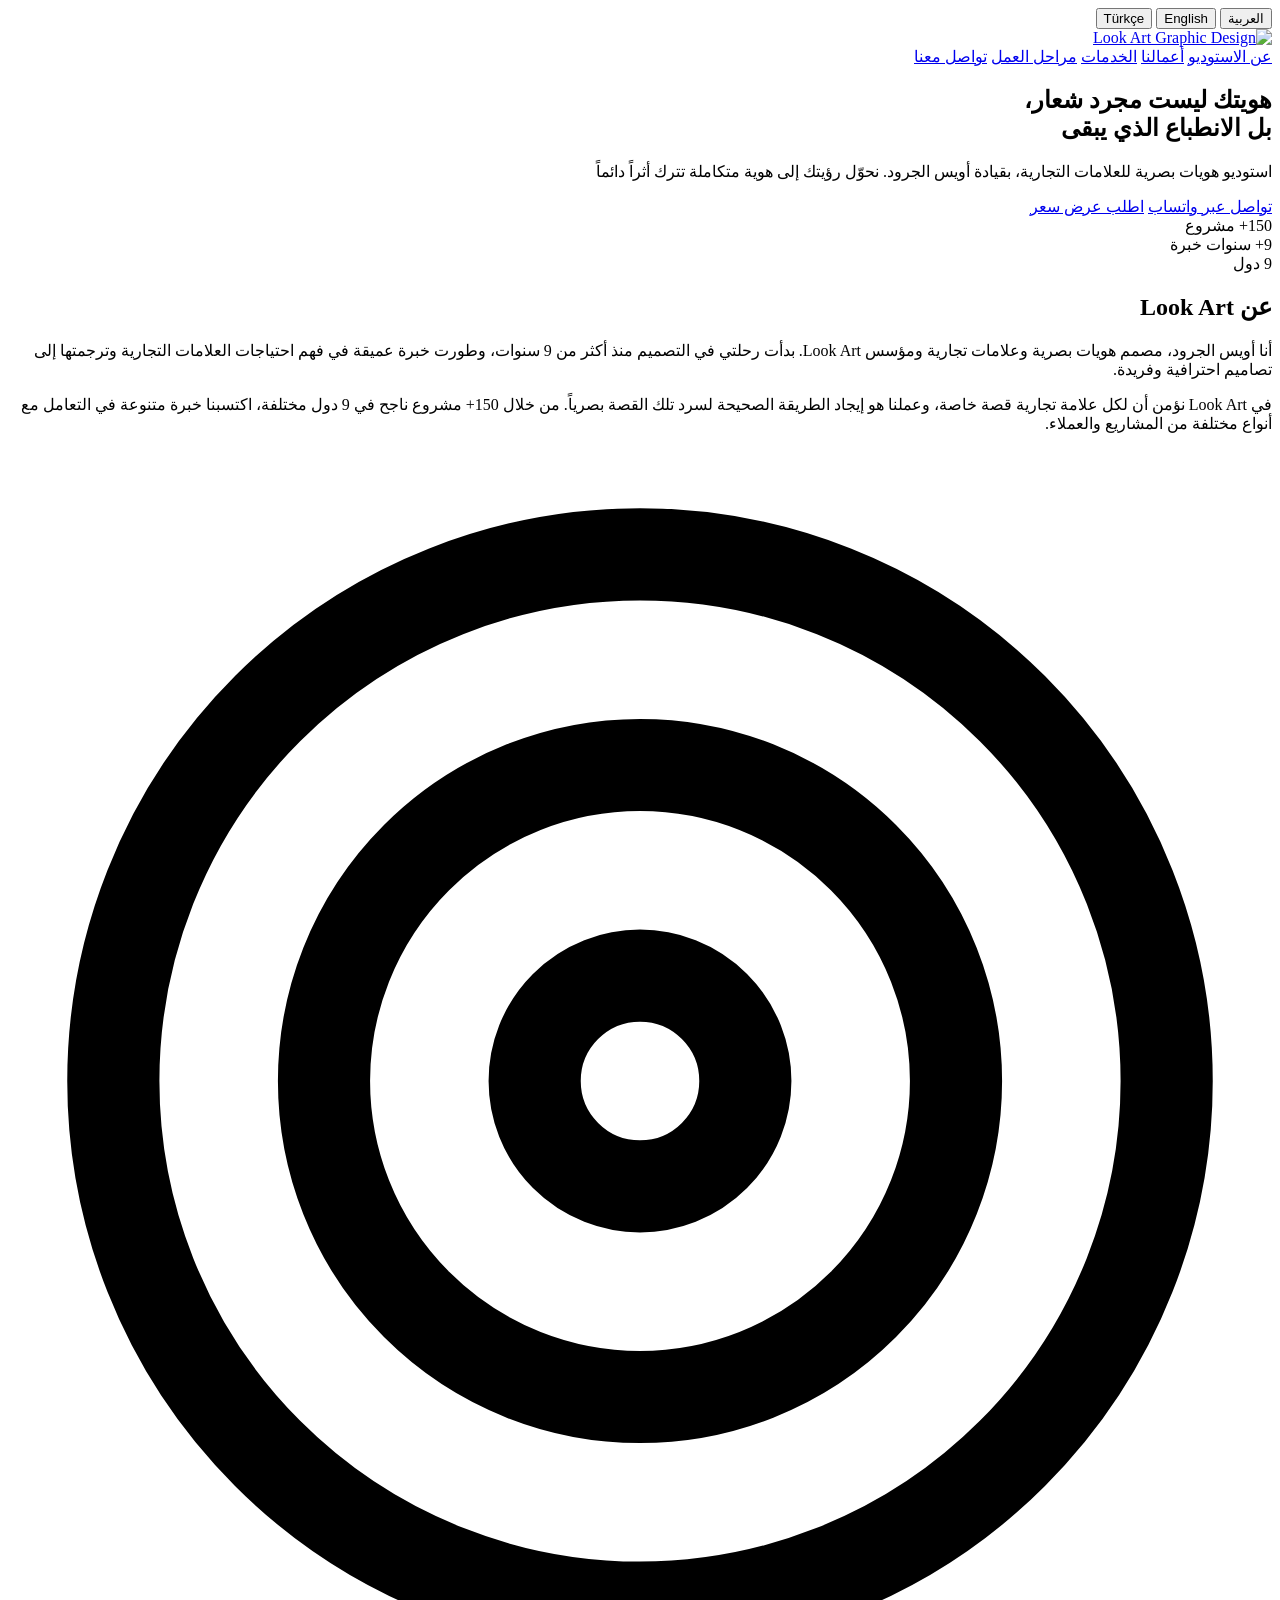
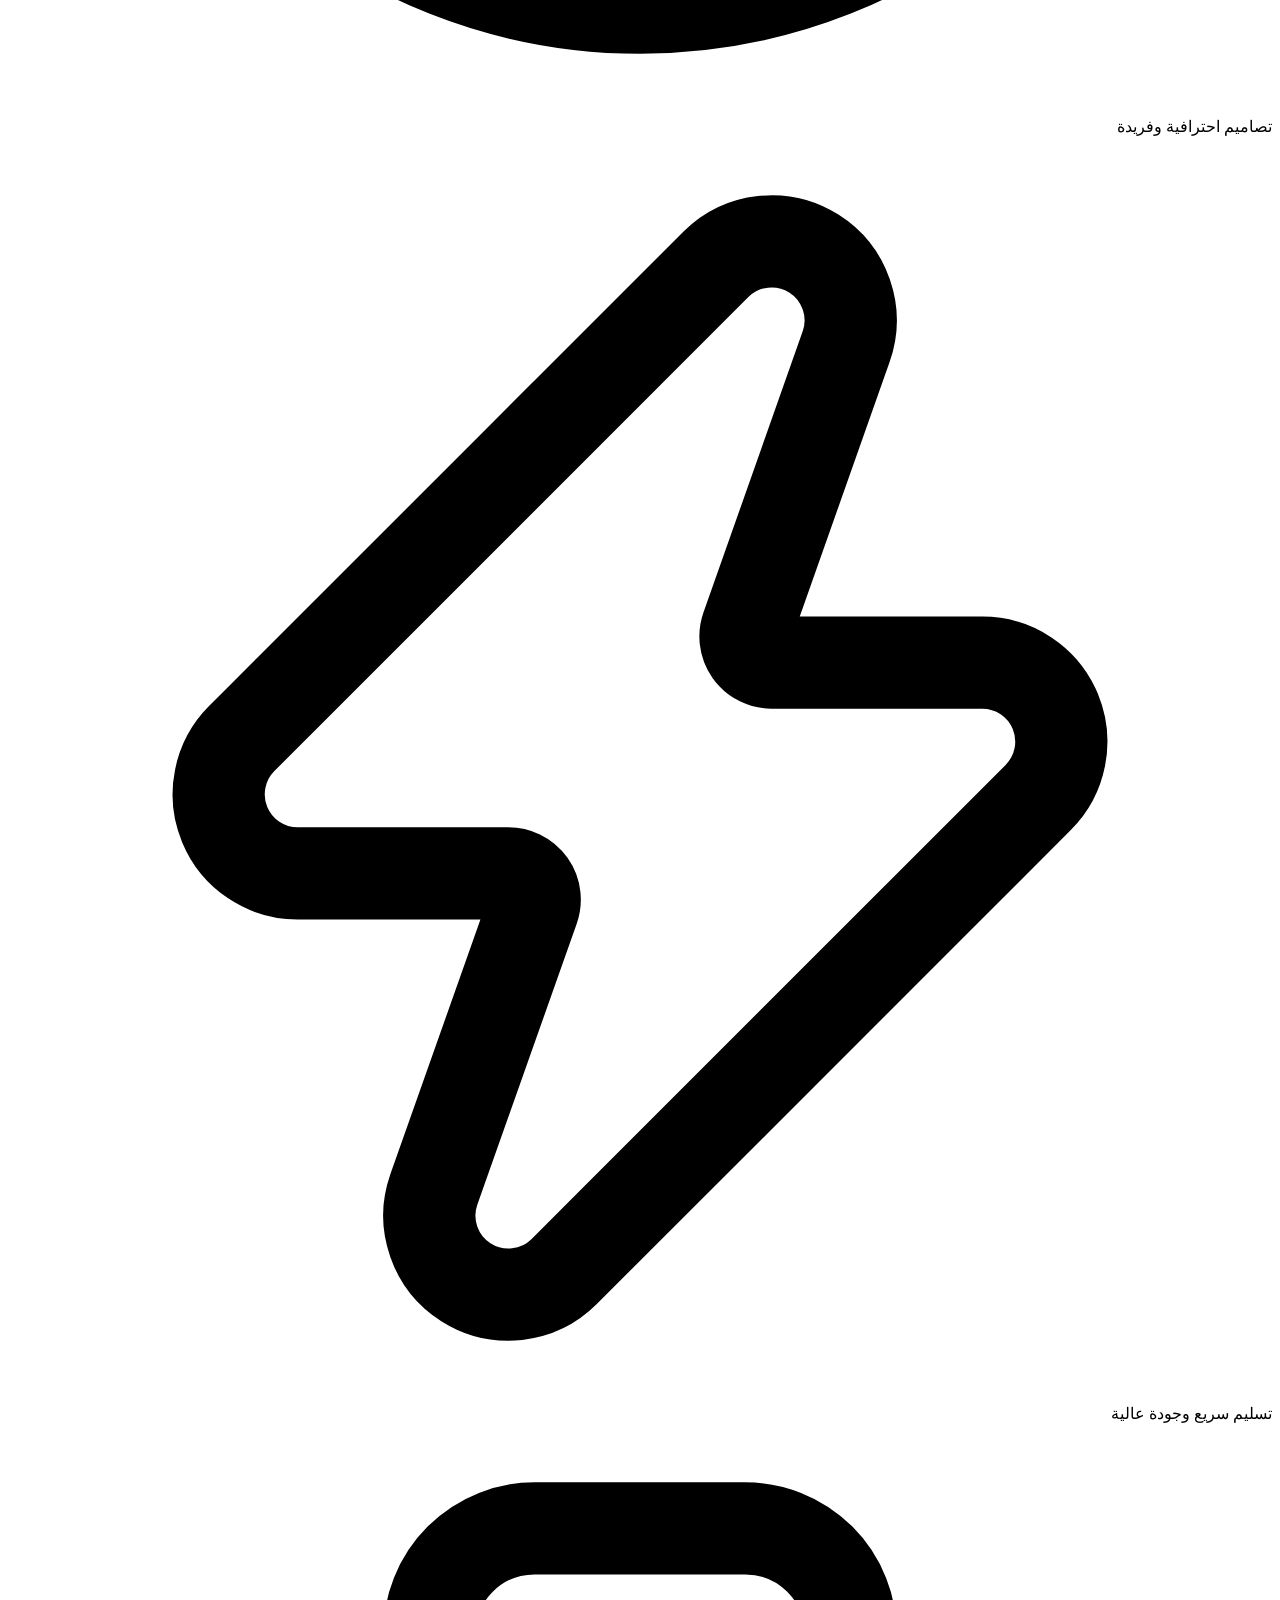
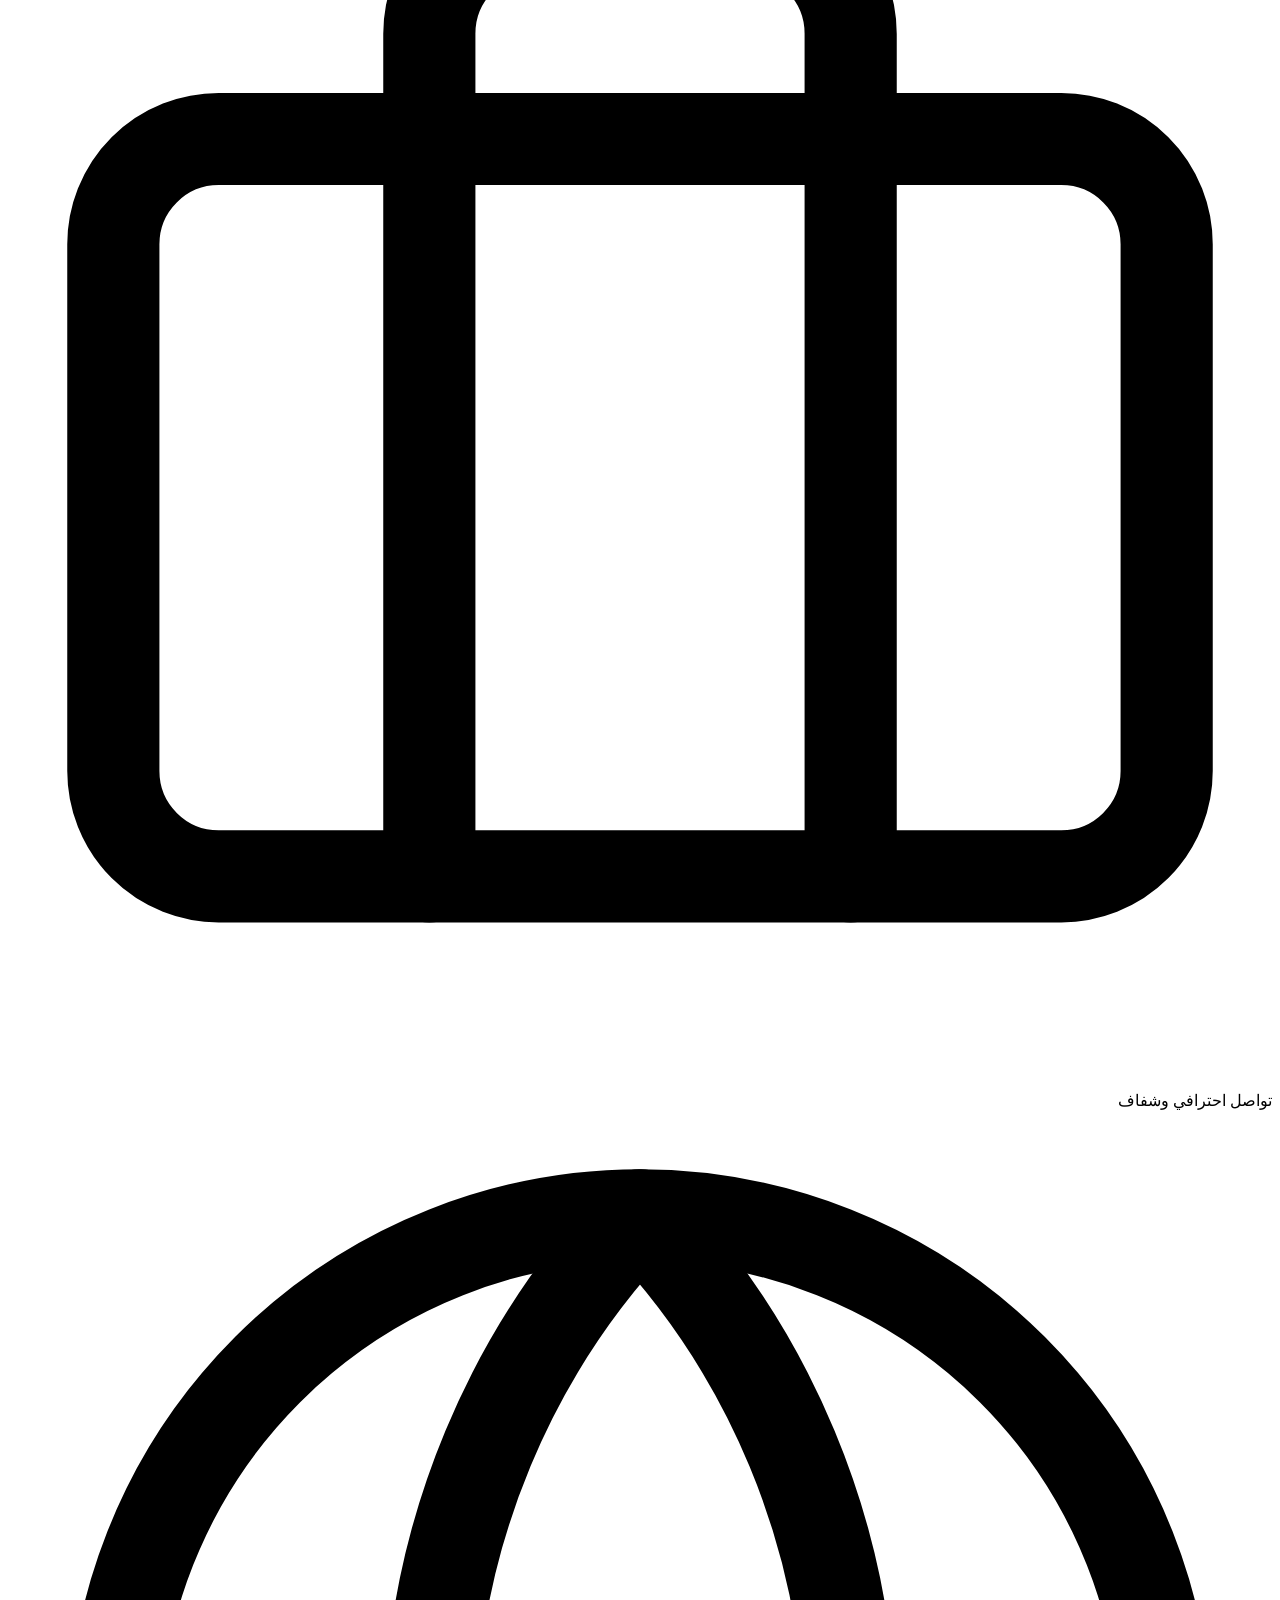
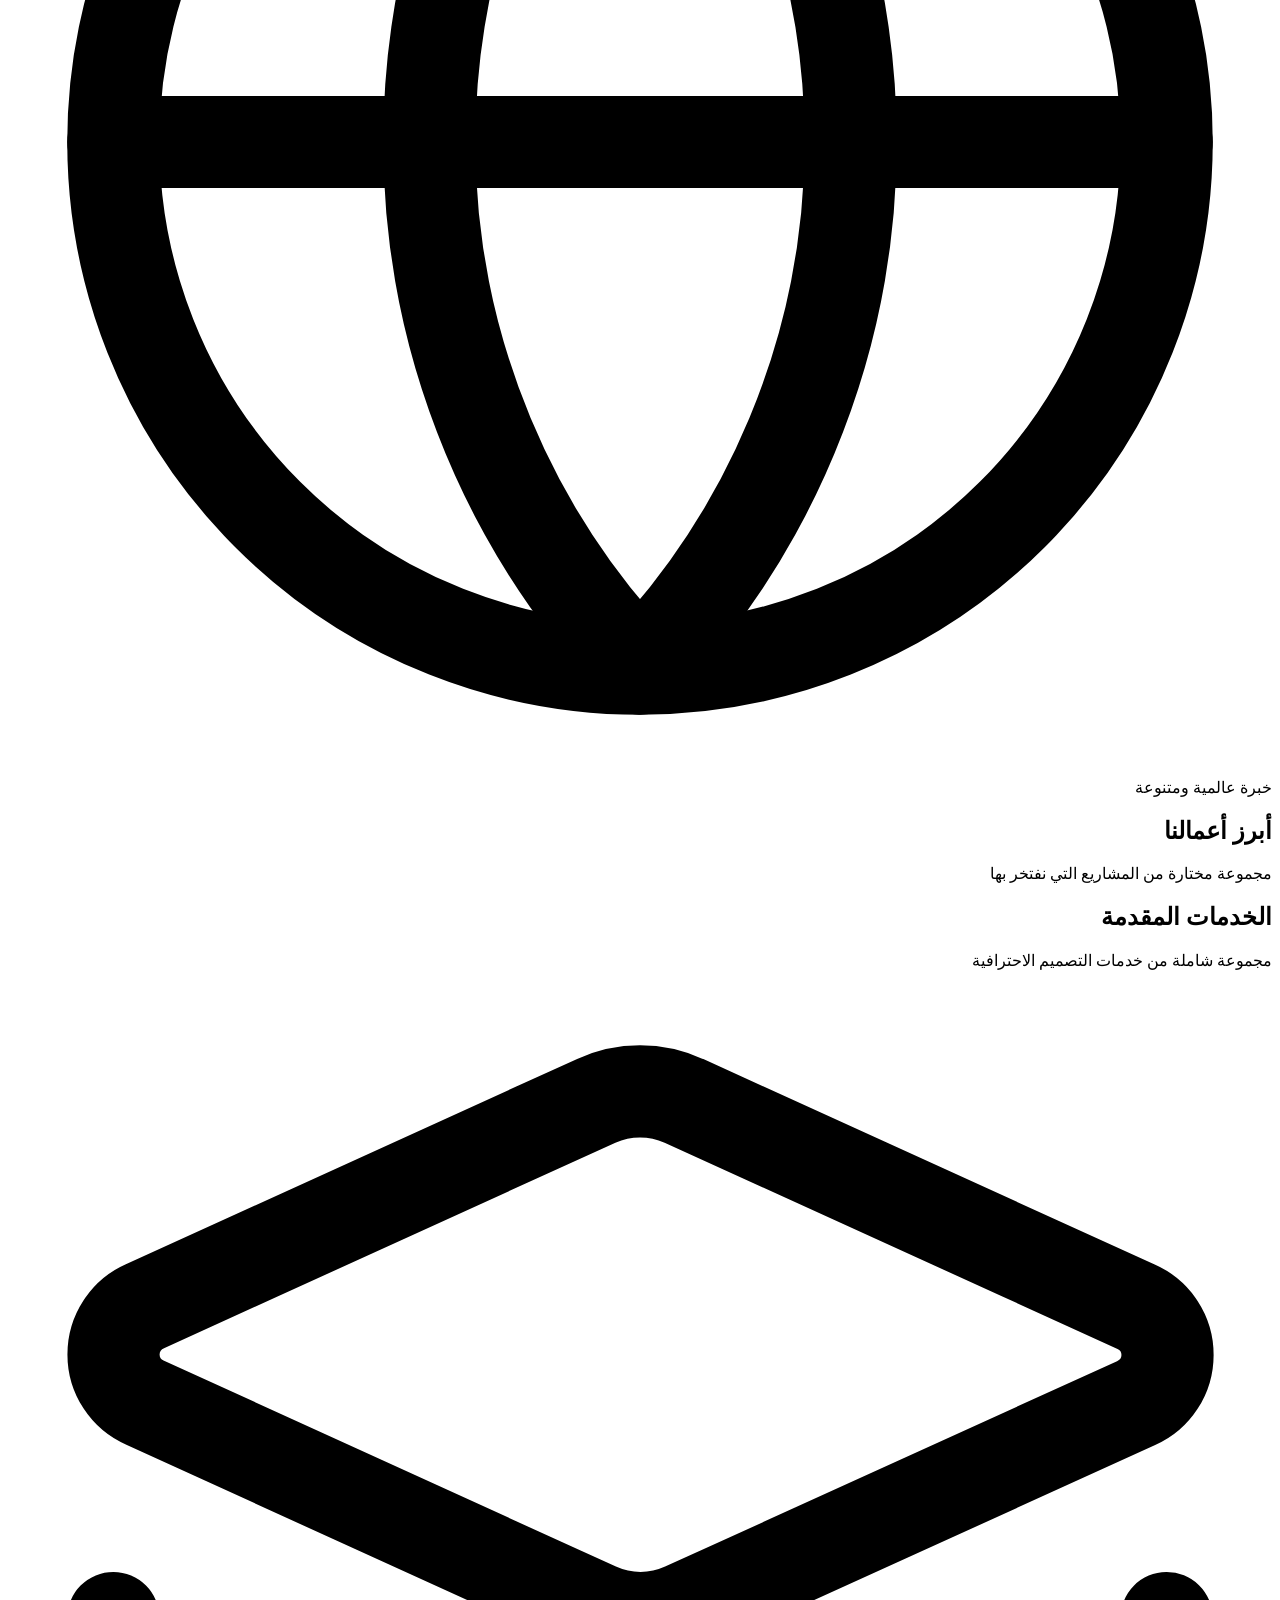
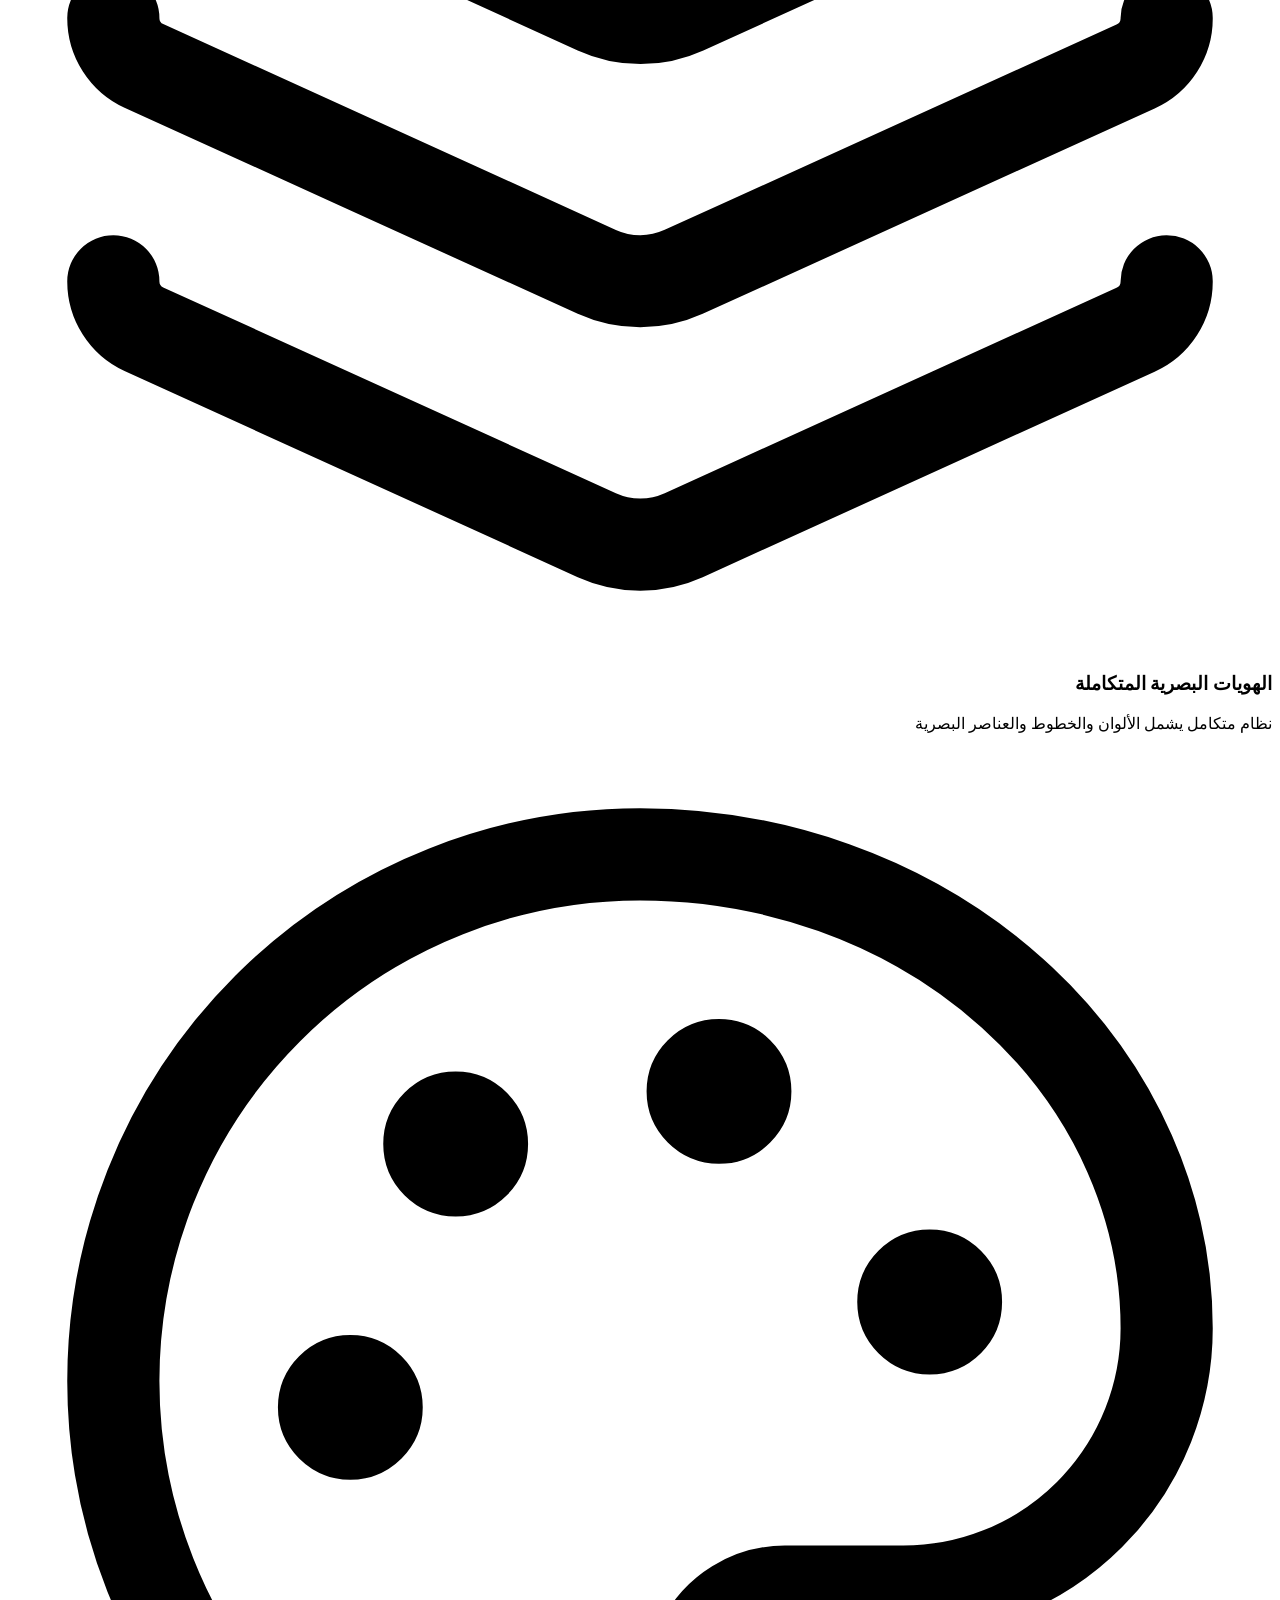
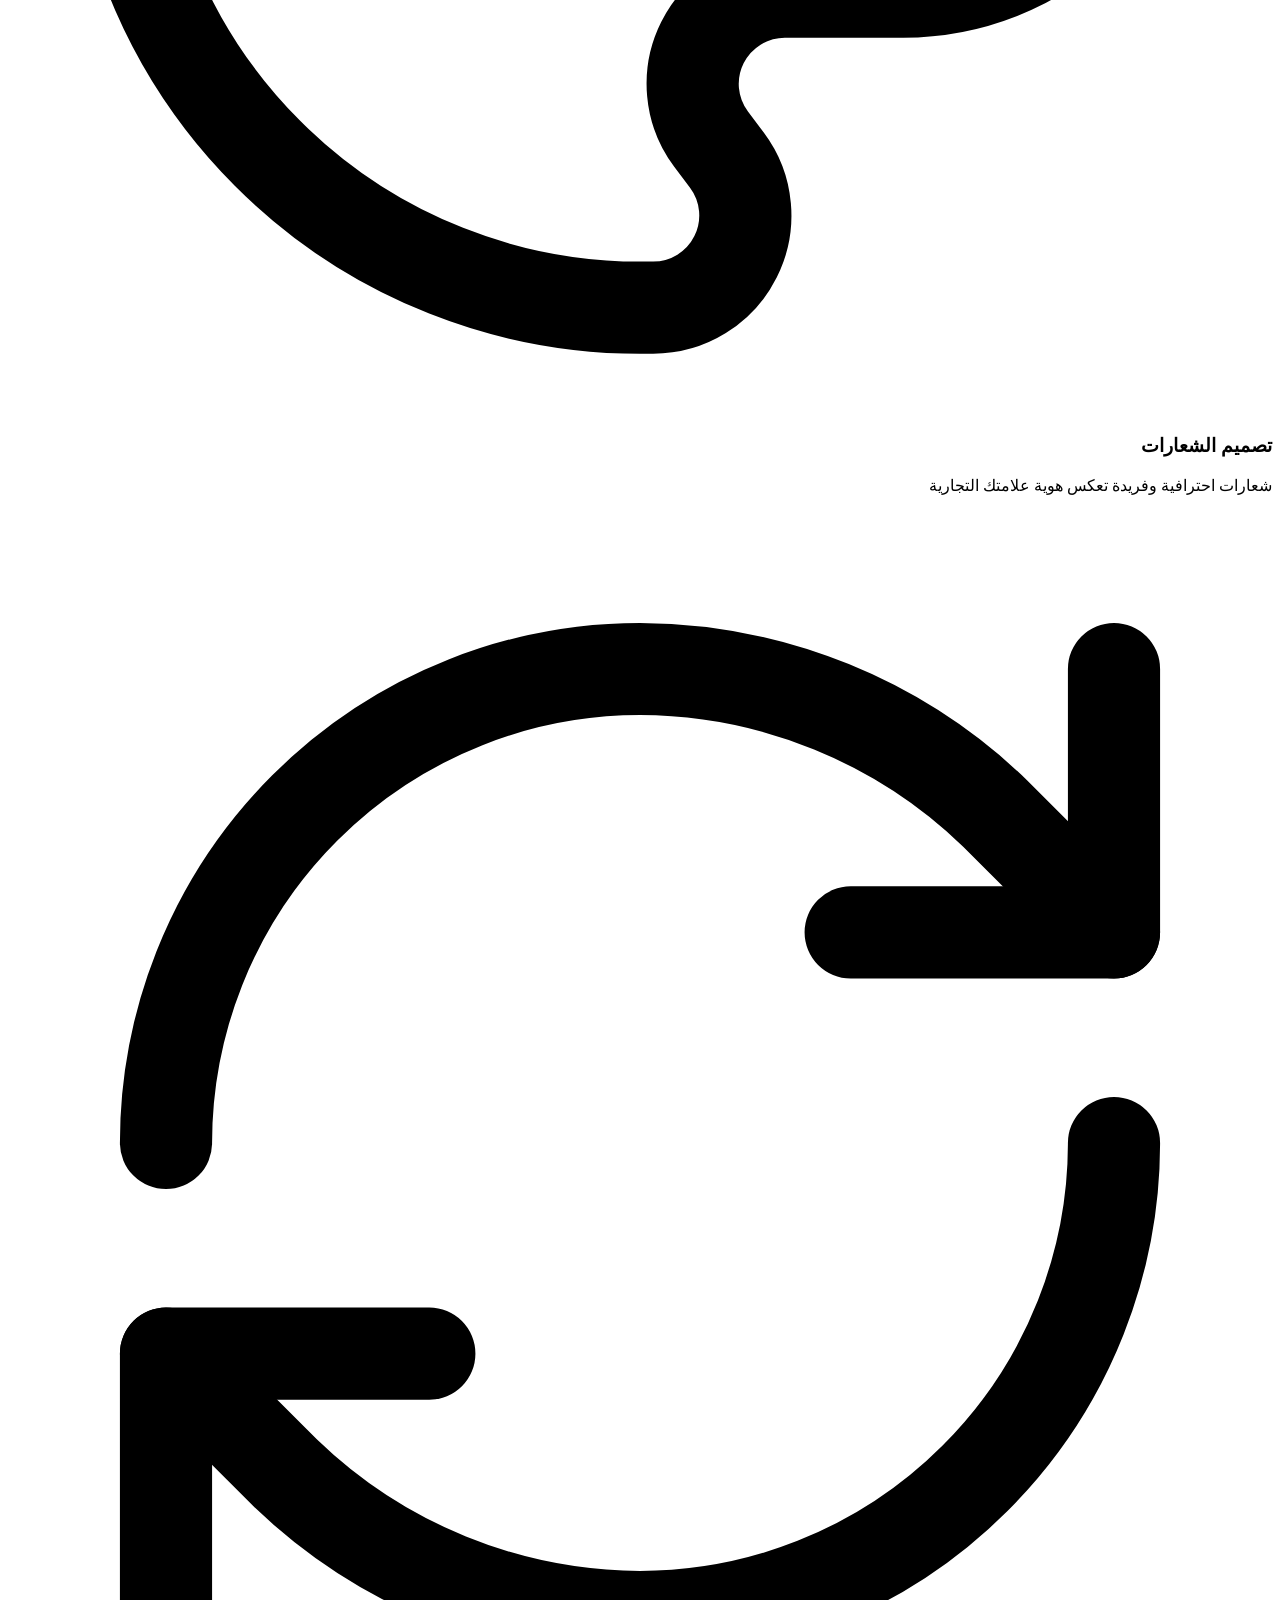
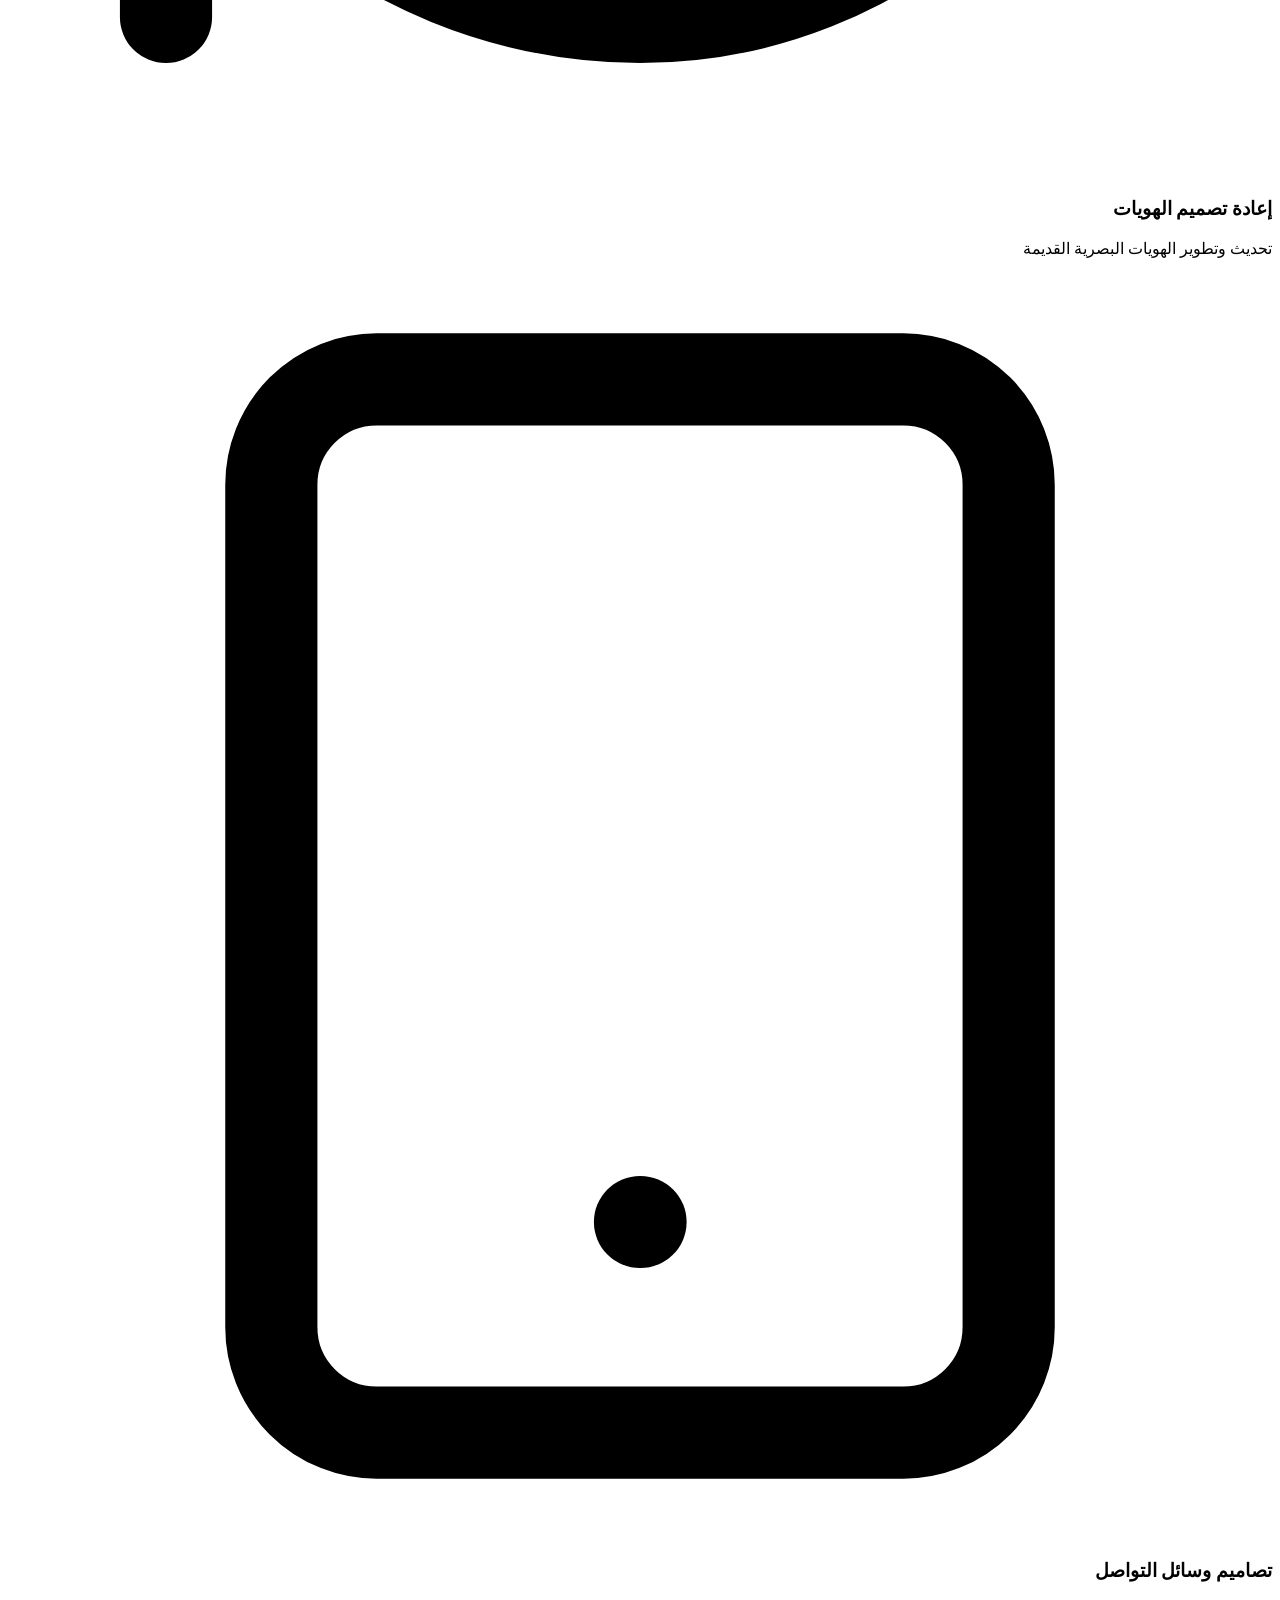
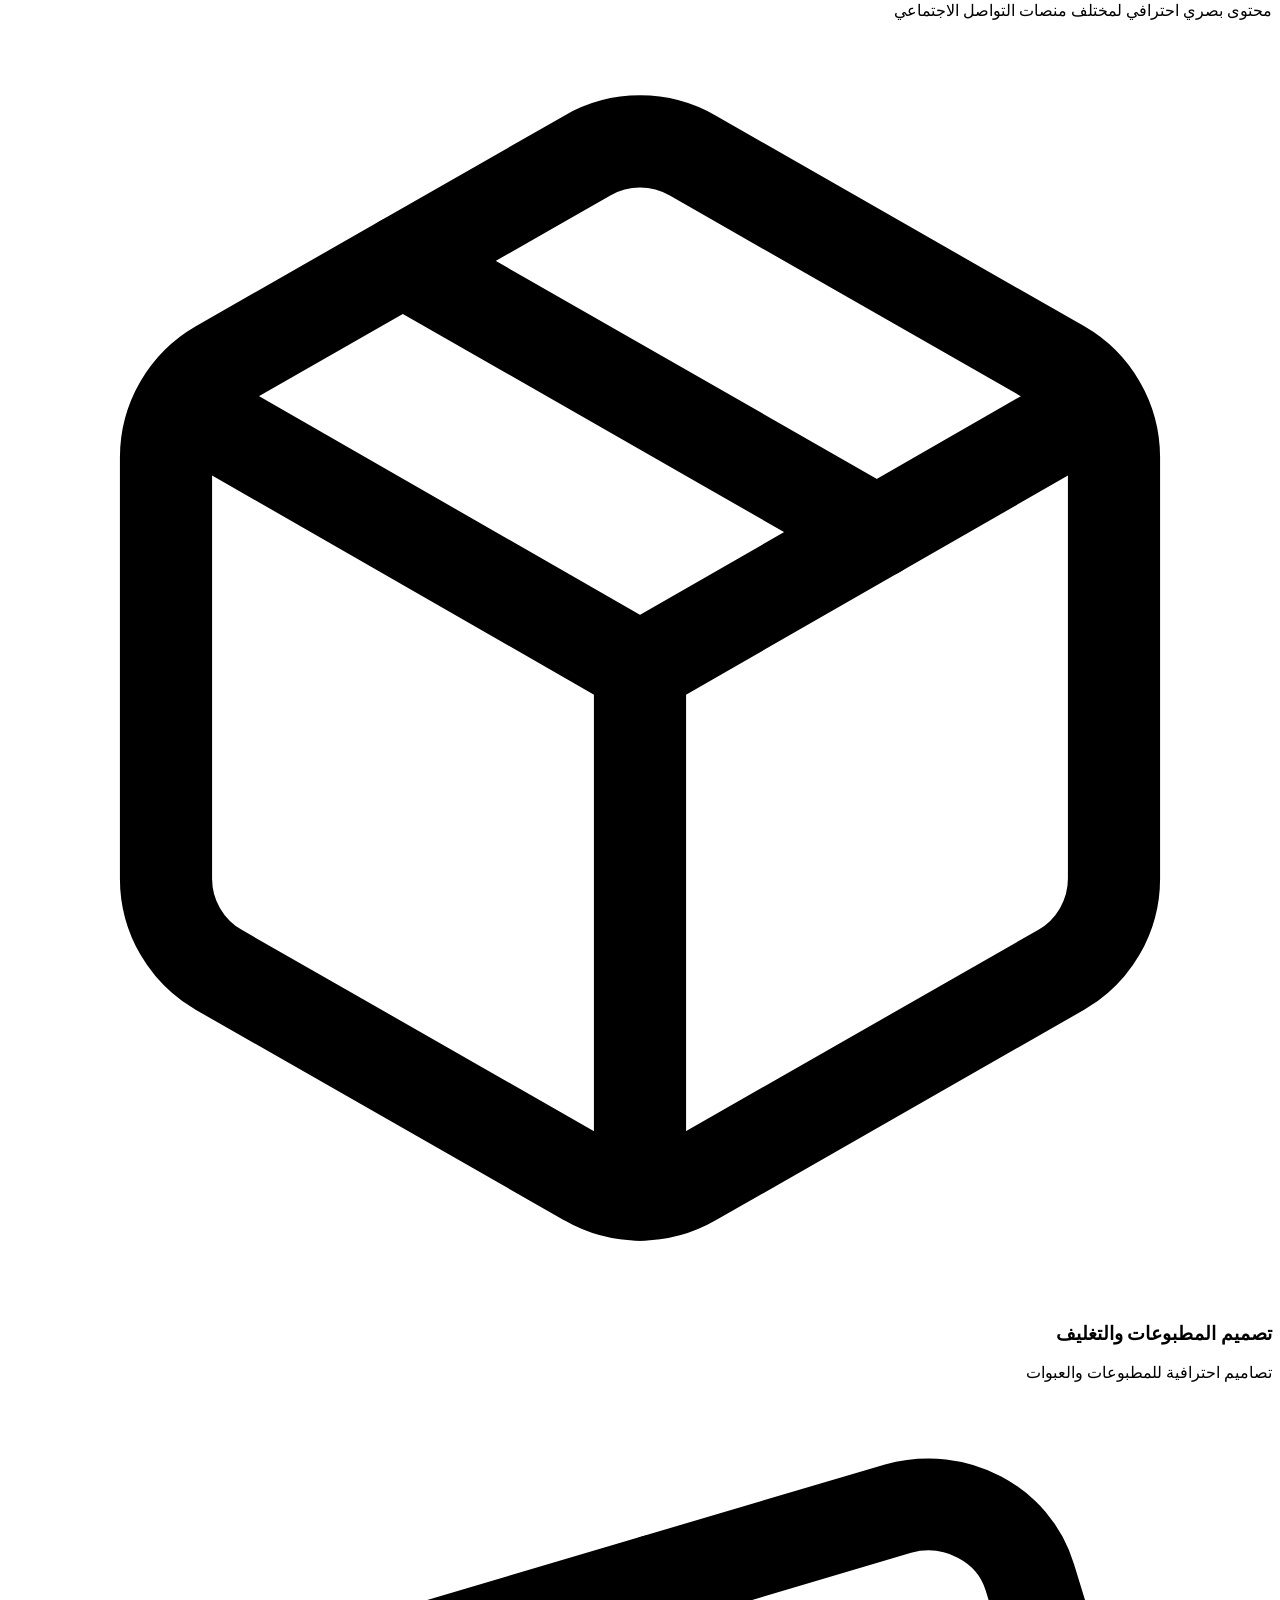
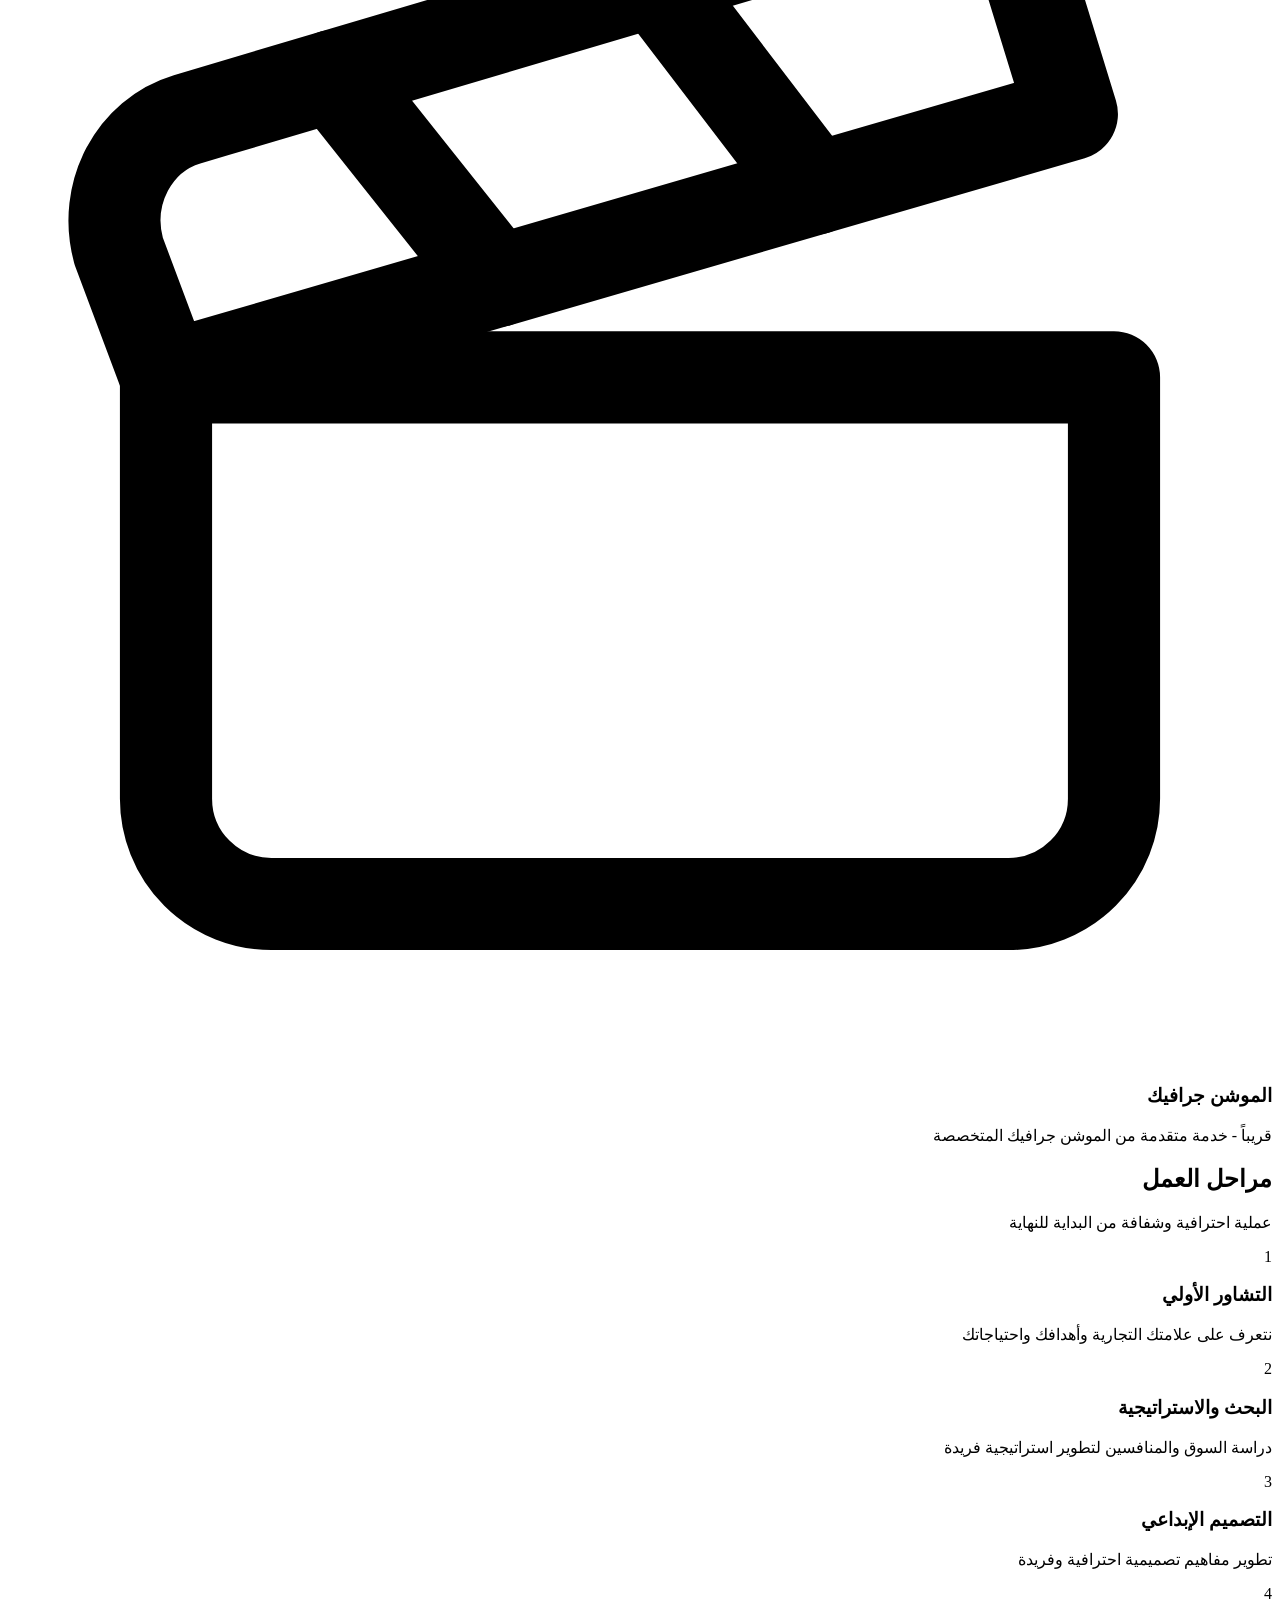
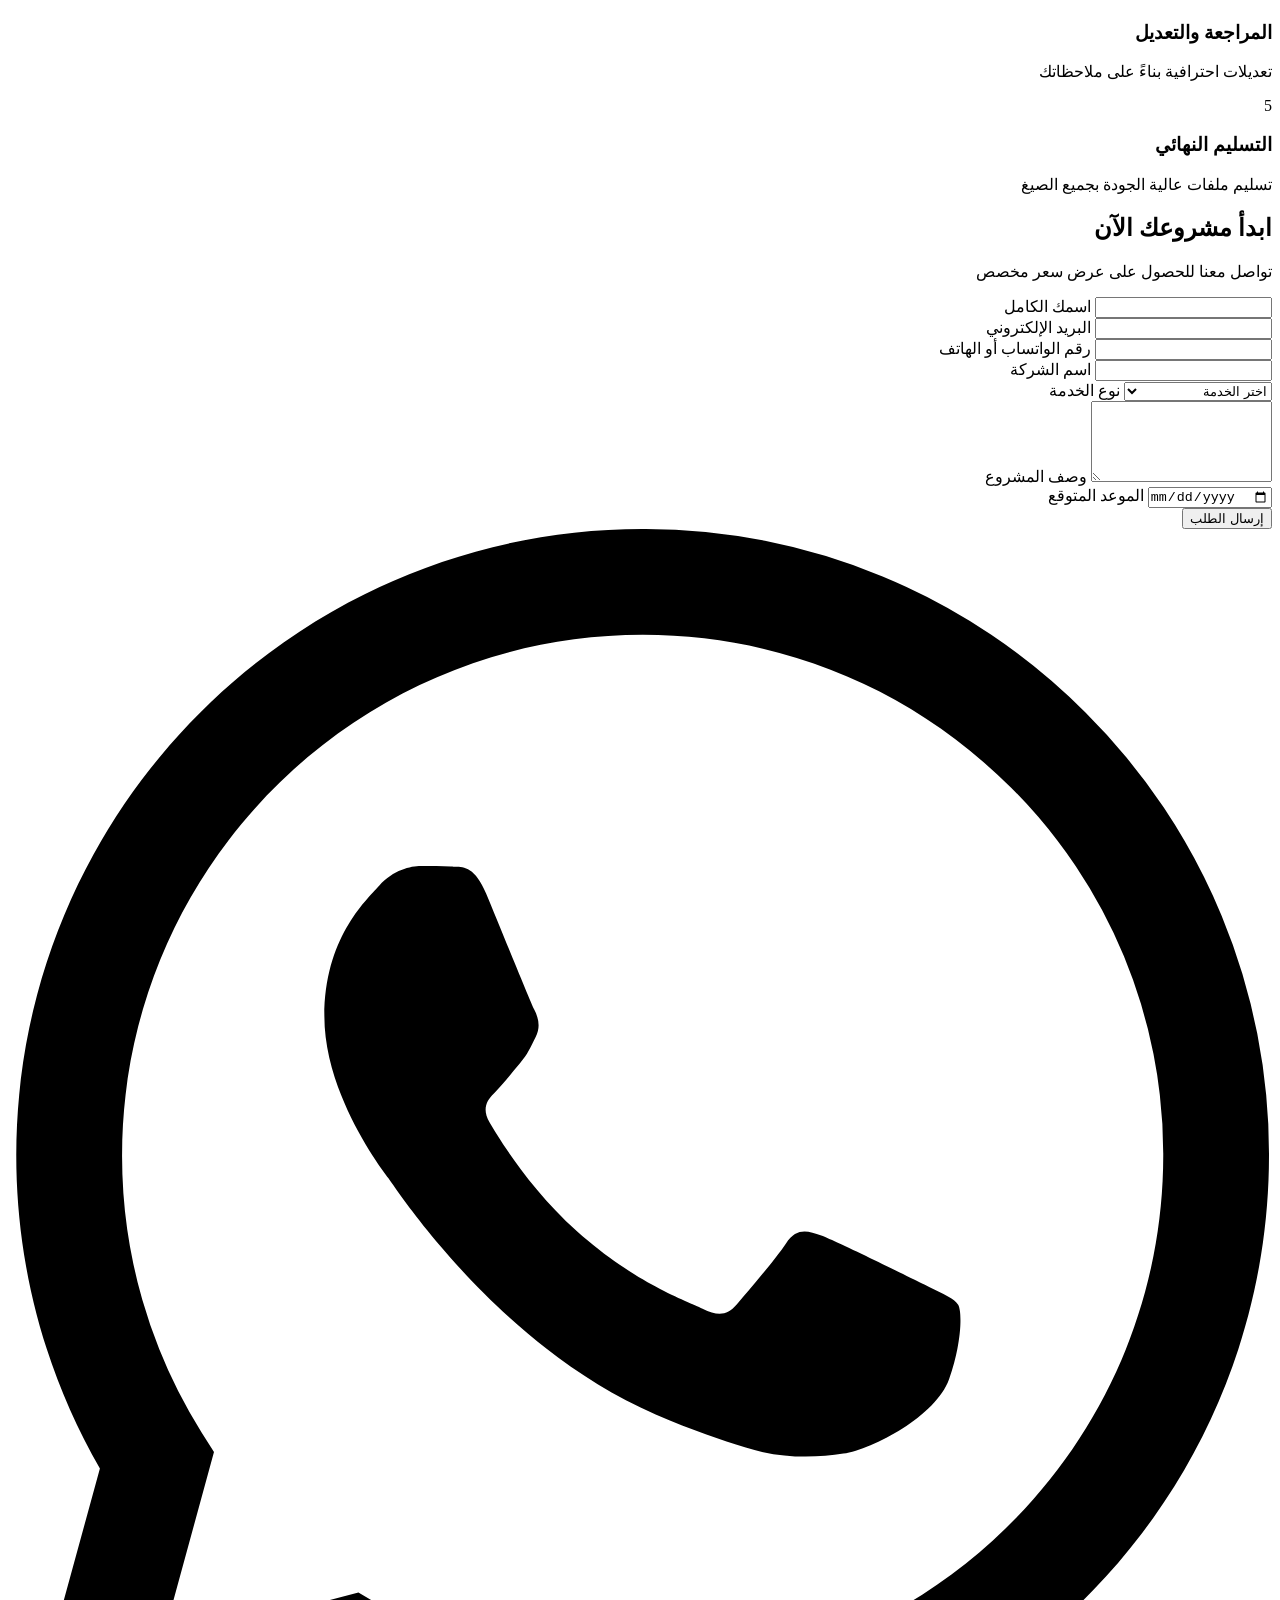
==== index.html @ 74294727 "Add files via upload" ====
<!DOCTYPE html>
<html lang="ar" dir="rtl" data-language="ar">
<head>
    <meta charset="UTF-8">
    <meta name="viewport" content="width=device-width, initial-scale=1.0">
    <meta name="description" content="Look Art - استوديو هويات بصرية للعلامات التجارية بقيادة أويس الجرود في إسطنبول. هويات متكاملة وتغليف ومحتوى بصري للمطاعم والكافيهات والشركات">
    <meta name="keywords" content="هوية بصرية, استوديو هويات بصرية, علامة تجارية, brand identity, branding studio, visual identity, packaging design, Istanbul">
    <meta name="author" content="Look Art - Awees Aljaroud">
    <meta property="og:title" content="Look Art - استوديو هويات بصرية للعلامات التجارية">
    <meta property="og:description" content="استوديو هويات بصرية للعلامات التجارية بقيادة أويس الجرود، مع أكثر من 9 سنوات خبرة">
    <meta property="og:type" content="website">
    <meta property="og:url" content="https://awees-ja.github.io/lookart.a.m/">
    <meta property="og:image" content="https://awees-ja.github.io/lookart.a.m/og-image.jpg">
    <link rel="canonical" href="https://awees-ja.github.io/lookart.a.m/">
    <meta name="twitter:image" content="https://awees-ja.github.io/lookart.a.m/og-image.jpg">
    <meta name="twitter:card" content="summary_large_image">
    <meta name="theme-color" content="#9D4EDD">
    <base href="/lookart.a.m/">
    <link rel="icon" type="image/svg+xml" href="favicon.svg">
    <link rel="icon" type="image/png" sizes="32x32" href="favicon-32.png">
    <link rel="apple-touch-icon" href="apple-touch-icon.png">
    <title>Look Art | استوديو هويات بصرية وعلامات تجارية</title>
    <link rel="stylesheet" href="css/style.css">
    <link rel="preconnect" href="https://fonts.googleapis.com">
    <link rel="preconnect" href="https://fonts.gstatic.com" crossorigin>
    <link href="https://fonts.googleapis.com/css2?family=Cairo:wght@400;600;700;800&family=Poppins:wght@400;600;700&display=swap" rel="stylesheet">
</head>
<body dir="rtl" data-language="ar">
    <!-- Language Switcher -->
    <div class="language-switcher">
        <button class="lang-btn active" data-lang="ar">العربية</button>
        <button class="lang-btn" data-lang="en">English</button>
        <button class="lang-btn" data-lang="tr">Türkçe</button>
    </div>

    <!-- Navigation -->
    <nav class="navbar">
        <div class="nav-container">
            <a class="logo" href="#" aria-label="Look Art Graphic Design">
                <img class="logo-img" src="logo-horizontal.svg" alt="Look Art Graphic Design" width="130" height="48">
            </a>
            <div class="nav-links" id="navLinks">
                <a href="#about" class="nav-link" data-i18n="nav.about">عن الاستوديو</a>
                <a href="#portfolio" class="nav-link" data-i18n="nav.portfolio">أعمالنا</a>
                <a href="#services" class="nav-link" data-i18n="nav.services">الخدمات</a>
                <a href="#process" class="nav-link" data-i18n="nav.process">مراحل العمل</a>
                <a href="#contact" class="cta-btn nav-btn" data-i18n="nav.contact">تواصل معنا</a>
            </div>
            <div class="menu-toggle" id="menuToggle">
                <span></span>
                <span></span>
                <span></span>
            </div>
        </div>
    </nav>

    <!-- Hero Section -->
    <section class="hero" id="hero">
        <div class="hero-content">
            <div class="hero-text">
                <h1 class="hero-title" data-i18n="hero.title">هويتك ليست مجرد شعار،<br><span class="highlight">بل الانطباع الذي يبقى</span></h1>
                <p class="hero-subtitle" data-i18n="hero.subtitle">استوديو هويات بصرية للعلامات التجارية، بقيادة أويس الجرود. نحوّل رؤيتك إلى هوية متكاملة تترك أثراً دائماً</p>
                <div class="hero-buttons">
                    <a href="https://wa.me/905312866822?text=%D9%85%D8%B1%D8%AD%D8%A8%D8%A7%D8%8C%20%D8%A3%D9%88%D8%AF%20%D8%A7%D9%84%D8%A7%D8%B3%D8%AA%D9%81%D8%B3%D8%A7%D8%B1%20%D8%B9%D9%86%20%D8%AE%D8%AF%D9%85%D8%A7%D8%AA%D9%83%D9%85" class="cta-btn primary" target="_blank" data-i18n="hero.whatsapp">تواصل عبر واتساب</a>
                    <a href="#contact" class="cta-btn secondary" data-i18n="hero.request">اطلب عرض سعر</a>
                </div>
            </div>
        </div>
        <div class="hero-stats">
            <div class="stat">
                <span class="stat-number">150+</span>
                <span class="stat-label" data-i18n="stats.projects">مشروع</span>
            </div>
            <div class="stat">
                <span class="stat-number">9+</span>
                <span class="stat-label" data-i18n="stats.experience">سنوات خبرة</span>
            </div>
            <div class="stat">
                <span class="stat-number">9</span>
                <span class="stat-label" data-i18n="stats.countries">دول</span>
            </div>
        </div>
    </section>

    <!-- About Section -->
    <section class="about" id="about">
        <div class="container">
            <div class="about-grid">
                <div class="about-content">
                    <h2 class="section-title" data-i18n="about.title">عن <span class="highlight">Look Art</span></h2>
                    <p data-i18n="about.text1">أنا أويس الجرود، مصمم هويات بصرية وعلامات تجارية ومؤسس Look Art. بدأت رحلتي في التصميم منذ أكثر من 9 سنوات، وطورت خبرة عميقة في فهم احتياجات العلامات التجارية وترجمتها إلى تصاميم احترافية وفريدة.</p>
                    <p data-i18n="about.text2">في Look Art نؤمن أن لكل علامة تجارية قصة خاصة، وعملنا هو إيجاد الطريقة الصحيحة لسرد تلك القصة بصرياً. من خلال 150+ مشروع ناجح في 9 دول مختلفة، اكتسبنا خبرة متنوعة في التعامل مع أنواع مختلفة من المشاريع والعملاء.</p>
                    <div class="about-features">
                        <div class="feature">
                            <span class="feature-icon"><svg class="ico" viewBox="0 0 24 24" fill="none" stroke="currentColor" stroke-width="1.75" stroke-linecap="round" stroke-linejoin="round" aria-hidden="true"><circle cx="12" cy="12" r="10" /><circle cx="12" cy="12" r="6" /><circle cx="12" cy="12" r="2" /></svg></span>
                            <span class="feature-text" data-i18n="about.feature1">تصاميم احترافية وفريدة</span>
                        </div>
                        <div class="feature">
                            <span class="feature-icon"><svg class="ico" viewBox="0 0 24 24" fill="none" stroke="currentColor" stroke-width="1.75" stroke-linecap="round" stroke-linejoin="round" aria-hidden="true"><path d="M15.914 4a1.5 1.5 0 00-2.474-1.561l-9 9A1.5 1.5 0 005.5 14h4.002a.5.5 0 01.471.666L8.086 20a1.5 1.5 0 002.475 1.56l9-9A1.5 1.5 0 0018.5 10h-3.997a.5.5 0 01-.472-.667z" /></svg></span>
                            <span class="feature-text" data-i18n="about.feature2">تسليم سريع وجودة عالية</span>
                        </div>
                        <div class="feature">
                            <span class="feature-icon"><svg class="ico" viewBox="0 0 24 24" fill="none" stroke="currentColor" stroke-width="1.75" stroke-linecap="round" stroke-linejoin="round" aria-hidden="true"><path d="M16 20V4a2 2 0 0 0-2-2h-4a2 2 0 0 0-2 2v16" /><rect width="20" height="14" x="2" y="6" rx="2" /></svg></span>
                            <span class="feature-text" data-i18n="about.feature3">تواصل احترافي وشفاف</span>
                        </div>
                        <div class="feature">
                            <span class="feature-icon"><svg class="ico" viewBox="0 0 24 24" fill="none" stroke="currentColor" stroke-width="1.75" stroke-linecap="round" stroke-linejoin="round" aria-hidden="true"><circle cx="12" cy="12" r="10" /><path d="M12 2a14.5 14.5 0 0 0 0 20 14.5 14.5 0 0 0 0-20" /><path d="M2 12h20" /></svg></span>
                            <span class="feature-text" data-i18n="about.feature4">خبرة عالمية ومتنوعة</span>
                        </div>
                    </div>
                </div>
            </div>
        </div>
    </section>

    <!-- Portfolio Section -->
    <section class="portfolio" id="portfolio">
        <div class="container">
            <h2 class="section-title" data-i18n="portfolio.title">أبرز <span class="highlight">أعمالنا</span></h2>
            <p class="section-subtitle" data-i18n="portfolio.subtitle">مجموعة مختارة من المشاريع التي نفتخر بها</p>

            <div class="portfolio-filters" id="portfolioFilters"></div>

            <div class="portfolio-grid" id="portfolioGrid">
                <!-- Portfolio items will be generated by JavaScript -->
            </div>
        </div>
    </section>

    <!-- Social Proof (hidden until js/social-proof.js has data) -->
    <section class="social-proof" id="proof" hidden>
        <div class="container">
            <h2 class="section-title" data-i18n="proof.title">ثقة <span class="highlight">عملائنا</span></h2>
            <p class="section-subtitle" data-i18n="proof.subtitle">علامات تجارية وثقت بنا في بناء هويتها</p>
            <div class="proof-block" id="proofLogos" hidden></div>
            <div class="proof-block" id="proofTestimonials" hidden></div>
        </div>
    </section>

    <!-- Services Section -->
    <section class="services" id="services">
        <div class="container">
            <h2 class="section-title" data-i18n="services.title">الخدمات <span class="highlight">المقدمة</span></h2>
            <p class="section-subtitle" data-i18n="services.subtitle">مجموعة شاملة من خدمات التصميم الاحترافية</p>

            <div class="services-grid">
                <div class="service-card">
                    <div class="service-icon"><svg class="ico" viewBox="0 0 24 24" fill="none" stroke="currentColor" stroke-width="1.75" stroke-linecap="round" stroke-linejoin="round" aria-hidden="true"><path d="M12.83 2.18a2 2 0 0 0-1.66 0L2.6 6.08a1 1 0 0 0 0 1.83l8.58 3.91a2 2 0 0 0 1.66 0l8.58-3.9a1 1 0 0 0 0-1.83z" /><path d="M2 12a1 1 0 0 0 .58.91l8.6 3.91a2 2 0 0 0 1.65 0l8.58-3.9A1 1 0 0 0 22 12" /><path d="M2 17a1 1 0 0 0 .58.91l8.6 3.91a2 2 0 0 0 1.65 0l8.58-3.9A1 1 0 0 0 22 17" /></svg></div>
                    <h3 data-i18n="services.s2.title">الهويات البصرية المتكاملة</h3>
                    <p data-i18n="services.s2.desc">نظام متكامل يشمل الألوان والخطوط والعناصر البصرية</p>
                </div>

                <div class="service-card">
                    <div class="service-icon"><svg class="ico" viewBox="0 0 24 24" fill="none" stroke="currentColor" stroke-width="1.75" stroke-linecap="round" stroke-linejoin="round" aria-hidden="true"><path d="M12 22a1 1 0 0 1 0-20 10 9 0 0 1 10 9 5 5 0 0 1-5 5h-2.25a1.75 1.75 0 0 0-1.4 2.8l.3.4a1.75 1.75 0 0 1-1.4 2.8z" /><circle cx="13.5" cy="6.5" r=".5" fill="currentColor" /><circle cx="17.5" cy="10.5" r=".5" fill="currentColor" /><circle cx="6.5" cy="12.5" r=".5" fill="currentColor" /><circle cx="8.5" cy="7.5" r=".5" fill="currentColor" /></svg></div>
                    <h3 data-i18n="services.s1.title">تصميم الشعارات</h3>
                    <p data-i18n="services.s1.desc">شعارات احترافية وفريدة تعكس هوية علامتك التجارية</p>
                </div>

                <div class="service-card">
                    <div class="service-icon"><svg class="ico" viewBox="0 0 24 24" fill="none" stroke="currentColor" stroke-width="1.75" stroke-linecap="round" stroke-linejoin="round" aria-hidden="true"><path d="M3 12a9 9 0 0 1 9-9 9.75 9.75 0 0 1 6.74 2.74L21 8" /><path d="M21 3v5h-5" /><path d="M21 12a9 9 0 0 1-9 9 9.75 9.75 0 0 1-6.74-2.74L3 16" /><path d="M8 16H3v5" /></svg></div>
                    <h3 data-i18n="services.s3.title">إعادة تصميم الهويات</h3>
                    <p data-i18n="services.s3.desc">تحديث وتطوير الهويات البصرية القديمة</p>
                </div>

                <div class="service-card">
                    <div class="service-icon"><svg class="ico" viewBox="0 0 24 24" fill="none" stroke="currentColor" stroke-width="1.75" stroke-linecap="round" stroke-linejoin="round" aria-hidden="true"><rect width="14" height="20" x="5" y="2" rx="2" ry="2" /><path d="M12 18h.01" /></svg></div>
                    <h3 data-i18n="services.s4.title">تصاميم وسائل التواصل</h3>
                    <p data-i18n="services.s4.desc">محتوى بصري احترافي لمختلف منصات التواصل الاجتماعي</p>
                </div>

                <div class="service-card">
                    <div class="service-icon"><svg class="ico" viewBox="0 0 24 24" fill="none" stroke="currentColor" stroke-width="1.75" stroke-linecap="round" stroke-linejoin="round" aria-hidden="true"><path d="M11 21.73a2 2 0 0 0 2 0l7-4A2 2 0 0 0 21 16V8a2 2 0 0 0-1-1.73l-7-4a2 2 0 0 0-2 0l-7 4A2 2 0 0 0 3 8v8a2 2 0 0 0 1 1.73z" /><path d="M12 22V12" /><polyline points="3.29 7 12 12 20.71 7" /><path d="m7.5 4.27 9 5.15" /></svg></div>
                    <h3 data-i18n="services.s5.title">تصميم المطبوعات والتغليف</h3>
                    <p data-i18n="services.s5.desc">تصاميم احترافية للمطبوعات والعبوات</p>
                </div>

                <div class="service-card coming-soon">
                    <div class="service-icon"><svg class="ico" viewBox="0 0 24 24" fill="none" stroke="currentColor" stroke-width="1.75" stroke-linecap="round" stroke-linejoin="round" aria-hidden="true"><path d="m12.296 3.464 3.02 3.956" /><path d="M20.2 6 3 11l-.9-2.4c-.3-1.1.3-2.2 1.3-2.5l13.5-4c1.1-.3 2.2.3 2.5 1.3z" /><path d="M3 11h18v8a2 2 0 0 1-2 2H5a2 2 0 0 1-2-2z" /><path d="m6.18 5.276 3.1 3.899" /></svg></div>
                    <h3 data-i18n="services.s6.title">الموشن جرافيك</h3>
                    <p data-i18n="services.s6.desc">قريباً - خدمة متقدمة من الموشن جرافيك المتخصصة</p>
                </div>
            </div>
        </div>
    </section>

    <!-- Process Section -->
    <section class="process" id="process">
        <div class="container">
            <h2 class="section-title" data-i18n="process.title">مراحل <span class="highlight">العمل</span></h2>
            <p class="section-subtitle" data-i18n="process.subtitle">عملية احترافية وشفافة من البداية للنهاية</p>

            <div class="timeline">
                <div class="timeline-item">
                    <div class="timeline-marker">1</div>
                    <div class="timeline-content">
                        <h3 data-i18n="process.step1.title">التشاور الأولي</h3>
                        <p data-i18n="process.step1.desc">نتعرف على علامتك التجارية وأهدافك واحتياجاتك</p>
                    </div>
                </div>

                <div class="timeline-item">
                    <div class="timeline-marker">2</div>
                    <div class="timeline-content">
                        <h3 data-i18n="process.step2.title">البحث والاستراتيجية</h3>
                        <p data-i18n="process.step2.desc">دراسة السوق والمنافسين لتطوير استراتيجية فريدة</p>
                    </div>
                </div>

                <div class="timeline-item">
                    <div class="timeline-marker">3</div>
                    <div class="timeline-content">
                        <h3 data-i18n="process.step3.title">التصميم الإبداعي</h3>
                        <p data-i18n="process.step3.desc">تطوير مفاهيم تصميمية احترافية وفريدة</p>
                    </div>
                </div>

                <div class="timeline-item">
                    <div class="timeline-marker">4</div>
                    <div class="timeline-content">
                        <h3 data-i18n="process.step4.title">المراجعة والتعديل</h3>
                        <p data-i18n="process.step4.desc">تعديلات احترافية بناءً على ملاحظاتك</p>
                    </div>
                </div>

                <div class="timeline-item">
                    <div class="timeline-marker">5</div>
                    <div class="timeline-content">
                        <h3 data-i18n="process.step5.title">التسليم النهائي</h3>
                        <p data-i18n="process.step5.desc">تسليم ملفات عالية الجودة بجميع الصيغ</p>
                    </div>
                </div>
            </div>
        </div>
    </section>

    <!-- Contact Section -->
    <section class="contact" id="contact">
        <div class="container">
            <h2 class="section-title" data-i18n="contact.title">ابدأ <span class="highlight">مشروعك</span> الآن</h2>
            <p class="section-subtitle" data-i18n="contact.subtitle">تواصل معنا للحصول على عرض سعر مخصص</p>

            <div class="contact-grid">
                <div class="contact-form-wrapper">
                    <form id="contactForm" class="contact-form">
                        <div class="form-group">
                            <input type="text" id="name" name="name" placeholder=" " required data-i18n-placeholder="form.name">
                            <label for="name" data-i18n="form.name">اسمك الكامل</label>
                        </div>

                        <div class="form-group">
                            <input type="email" id="email" name="email" placeholder=" " required data-i18n-placeholder="form.email">
                            <label for="email" data-i18n="form.email">البريد الإلكتروني</label>
                        </div>

                        <div class="form-group">
                            <input type="tel" id="phone" name="phone" placeholder=" " data-i18n-placeholder="form.phone">
                            <label for="phone" data-i18n="form.phone">رقم الواتساب أو الهاتف</label>
                        </div>

                        <div class="form-group">
                            <input type="text" id="company" name="company" placeholder=" " data-i18n-placeholder="form.company">
                            <label for="company" data-i18n="form.company">اسم الشركة</label>
                        </div>

                        <div class="form-group">
                            <select id="service" name="service" required>
                                <option value="">اختر الخدمة</option>
                                <option value="branding">هوية بصرية</option>
                                <option value="logo">تصميم شعار</option>
                                <option value="rebranding">إعادة تصميم هوية</option>
                                <option value="social">تصاميم وسائل التواصل</option>
                                <option value="packaging">تصميم مطبوعات</option>
                                <option value="other">أخرى</option>
                            </select>
                            <label for="service" data-i18n="form.service">نوع الخدمة</label>
                        </div>

                        <div class="form-group">
                            <textarea id="message" name="message" rows="5" placeholder=" " required data-i18n-placeholder="form.message"></textarea>
                            <label for="message" data-i18n="form.message">وصف المشروع</label>
                        </div>

                        <div class="form-group">
                            <input type="date" id="deadline" name="deadline" placeholder=" ">
                            <label for="deadline" data-i18n="form.deadline">الموعد المتوقع</label>
                        </div>

                        <button type="submit" class="cta-btn primary" data-i18n="form.submit">إرسال الطلب</button>
                    </form>
                </div>

                <div class="contact-info">
                    <div class="info-card">
                        <div class="info-icon"><svg class="ico brand" viewBox="0 0 24 24" fill="currentColor" aria-hidden="true"><path d="M17.472 14.382c-.297-.149-1.758-.867-2.03-.967-.273-.099-.471-.148-.67.15-.197.297-.767.966-.94 1.164-.173.199-.347.223-.644.075-.297-.15-1.255-.463-2.39-1.475-.883-.788-1.48-1.761-1.653-2.059-.173-.297-.018-.458.13-.606.134-.133.298-.347.446-.52.149-.174.198-.298.298-.497.099-.198.05-.371-.025-.52-.075-.149-.669-1.612-.916-2.207-.242-.579-.487-.5-.669-.51-.173-.008-.371-.01-.57-.01-.198 0-.52.074-.792.372-.272.297-1.04 1.016-1.04 2.479 0 1.462 1.065 2.875 1.213 3.074.149.198 2.096 3.2 5.077 4.487.709.306 1.262.489 1.694.625.712.227 1.36.195 1.871.118.571-.085 1.758-.719 2.006-1.413.248-.694.248-1.289.173-1.413-.074-.124-.272-.198-.57-.347m-5.421 7.403h-.004a9.87 9.87 0 01-5.031-1.378l-.361-.214-3.741.982.998-3.648-.235-.374a9.86 9.86 0 01-1.51-5.26c.001-5.45 4.436-9.884 9.888-9.884 2.64 0 5.122 1.03 6.988 2.898a9.825 9.825 0 012.893 6.994c-.003 5.45-4.437 9.884-9.885 9.884m8.413-18.297A11.815 11.815 0 0012.05 0C5.495 0 .16 5.335.157 11.892c0 2.096.547 4.142 1.588 5.945L.057 24l6.305-1.654a11.882 11.882 0 005.683 1.448h.005c6.554 0 11.89-5.335 11.893-11.893a11.821 11.821 0 00-3.48-8.413Z"/></svg></div>
                        <h4 data-i18n="contact.whatsapp">واتساب</h4>
                        <a href="https://wa.me/905312866822" target="_blank" class="info-link">+905312866822</a>
                    </div>

                    <div class="info-card">
                        <div class="info-icon"><svg class="ico" viewBox="0 0 24 24" fill="none" stroke="currentColor" stroke-width="1.75" stroke-linecap="round" stroke-linejoin="round" aria-hidden="true"><path d="m22 7-8.991 5.727a2 2 0 0 1-2.009 0L2 7" /><rect x="2" y="4" width="20" height="16" rx="2" /></svg></div>
                        <h4 data-i18n="contact.email">البريد الإلكتروني</h4>
                        <a href="mailto:awees.ja@gmail.com" class="info-link">awees.ja@gmail.com</a>
                    </div>

                    <div class="info-card">
                        <div class="info-icon"><svg class="ico" viewBox="0 0 24 24" fill="none" stroke="currentColor" stroke-width="1.75" stroke-linecap="round" stroke-linejoin="round" aria-hidden="true"><path d="M20 10c0 4.993-5.539 10.193-7.399 11.799a1 1 0 0 1-1.202 0C9.539 20.193 4 14.993 4 10a8 8 0 0 1 16 0" /><circle cx="12" cy="10" r="3" /></svg></div>
                        <h4 data-i18n="contact.location">الموقع</h4>
                        <p class="info-text">إسطنبول، تركيا</p>
                    </div>

                    <div class="info-card social-card">
                        <h4 data-i18n="contact.social">تابعنا على</h4>
                        <div class="social-links">
                            <a href="https://www.instagram.com/awees_jaroud/" target="_blank" class="social-link" title="Instagram" aria-label="Instagram" data-brand="instagram">
                                <svg class="ico brand" viewBox="0 0 24 24" fill="currentColor" aria-hidden="true"><path d="M7.0301.084c-1.2768.0602-2.1487.264-2.911.5634-.7888.3075-1.4575.72-2.1228 1.3877-.6652.6677-1.075 1.3368-1.3802 2.127-.2954.7638-.4956 1.6365-.552 2.914-.0564 1.2775-.0689 1.6882-.0626 4.947.0062 3.2586.0206 3.6671.0825 4.9473.061 1.2765.264 2.1482.5635 2.9107.308.7889.72 1.4573 1.388 2.1228.6679.6655 1.3365 1.0743 2.1285 1.38.7632.295 1.6361.4961 2.9134.552 1.2773.056 1.6884.069 4.9462.0627 3.2578-.0062 3.668-.0207 4.9478-.0814 1.28-.0607 2.147-.2652 2.9098-.5633.7889-.3086 1.4578-.72 2.1228-1.3881.665-.6682 1.0745-1.3378 1.3795-2.1284.2957-.7632.4966-1.636.552-2.9124.056-1.2809.0692-1.6898.063-4.948-.0063-3.2583-.021-3.6668-.0817-4.9465-.0607-1.2797-.264-2.1487-.5633-2.9117-.3084-.7889-.72-1.4568-1.3876-2.1228C21.2982 1.33 20.628.9208 19.8378.6165 19.074.321 18.2017.1197 16.9244.0645 15.6471.0093 15.236-.005 11.977.0014 8.718.0076 8.31.0215 7.0301.0839m.1402 21.6932c-1.17-.0509-1.8053-.2453-2.2287-.408-.5606-.216-.96-.4771-1.3819-.895-.422-.4178-.6811-.8186-.9-1.378-.1644-.4234-.3624-1.058-.4171-2.228-.0595-1.2645-.072-1.6442-.079-4.848-.007-3.2037.0053-3.583.0607-4.848.05-1.169.2456-1.805.408-2.2282.216-.5613.4762-.96.895-1.3816.4188-.4217.8184-.6814 1.3783-.9003.423-.1651 1.0575-.3614 2.227-.4171 1.2655-.06 1.6447-.072 4.848-.079 3.2033-.007 3.5835.005 4.8495.0608 1.169.0508 1.8053.2445 2.228.408.5608.216.96.4754 1.3816.895.4217.4194.6816.8176.9005 1.3787.1653.4217.3617 1.056.4169 2.2263.0602 1.2655.0739 1.645.0796 4.848.0058 3.203-.0055 3.5834-.061 4.848-.051 1.17-.245 1.8055-.408 2.2294-.216.5604-.4763.96-.8954 1.3814-.419.4215-.8181.6811-1.3783.9-.4224.1649-1.0577.3617-2.2262.4174-1.2656.0595-1.6448.072-4.8493.079-3.2045.007-3.5825-.006-4.848-.0608M16.953 5.5864A1.44 1.44 0 1 0 18.39 4.144a1.44 1.44 0 0 0-1.437 1.4424M5.8385 12.012c.0067 3.4032 2.7706 6.1557 6.173 6.1493 3.4026-.0065 6.157-2.7701 6.1506-6.1733-.0065-3.4032-2.771-6.1565-6.174-6.1498-3.403.0067-6.156 2.771-6.1496 6.1738M8 12.0077a4 4 0 1 1 4.008 3.9921A3.9996 3.9996 0 0 1 8 12.0077"/></svg>
                            </a>
                            <a href="https://www.behance.net/awesjaroud8573" target="_blank" class="social-link" title="Behance" aria-label="Behance" data-brand="behance">
                                <svg class="ico brand" viewBox="0 0 24 24" fill="currentColor" aria-hidden="true"><path d="M16.969 16.927a2.561 2.561 0 0 0 1.901.677 2.501 2.501 0 0 0 1.531-.475c.362-.235.636-.584.779-.99h2.585a5.091 5.091 0 0 1-1.9 2.896 5.292 5.292 0 0 1-3.091.88 5.839 5.839 0 0 1-2.284-.433 4.871 4.871 0 0 1-1.723-1.211 5.657 5.657 0 0 1-1.08-1.874 7.057 7.057 0 0 1-.383-2.393c-.005-.8.129-1.595.396-2.349a5.313 5.313 0 0 1 5.088-3.604 4.87 4.87 0 0 1 2.376.563c.661.362 1.231.87 1.668 1.485a6.2 6.2 0 0 1 .943 2.133c.194.821.263 1.666.205 2.508h-7.699c-.063.79.184 1.574.688 2.187ZM6.947 4.084a8.065 8.065 0 0 1 1.928.198 4.29 4.29 0 0 1 1.49.638c.418.303.748.711.958 1.182.241.579.357 1.203.341 1.83a3.506 3.506 0 0 1-.506 1.961 3.726 3.726 0 0 1-1.503 1.287 3.588 3.588 0 0 1 2.027 1.437c.464.747.697 1.615.67 2.494a4.593 4.593 0 0 1-.423 2.032 3.945 3.945 0 0 1-1.163 1.413 5.114 5.114 0 0 1-1.683.807 7.135 7.135 0 0 1-1.928.259H0V4.084h6.947Zm-.235 12.9c.308.004.616-.029.916-.099a2.18 2.18 0 0 0 .766-.332c.228-.158.411-.371.534-.619.142-.317.208-.663.191-1.009a2.08 2.08 0 0 0-.642-1.715 2.618 2.618 0 0 0-1.696-.505h-3.54v4.279h3.471Zm13.635-5.967a2.13 2.13 0 0 0-1.654-.619 2.336 2.336 0 0 0-1.163.259 2.474 2.474 0 0 0-.738.62 2.359 2.359 0 0 0-.396.792c-.074.239-.12.485-.137.734h4.769a3.239 3.239 0 0 0-.679-1.785l-.002-.001Zm-13.813-.648a2.254 2.254 0 0 0 1.423-.433c.399-.355.607-.88.56-1.413a1.916 1.916 0 0 0-.178-.891 1.298 1.298 0 0 0-.495-.533 1.851 1.851 0 0 0-.711-.274 3.966 3.966 0 0 0-.835-.073H3.241v3.631h3.293v-.014ZM21.62 5.122h-5.976v1.527h5.976V5.122Z"/></svg>
                            </a>
                            <a href="https://www.tiktok.com/@awees_ja" target="_blank" class="social-link" title="TikTok" aria-label="TikTok" data-brand="tiktok">
                                <svg class="ico brand" viewBox="0 0 24 24" fill="currentColor" aria-hidden="true"><path d="M12.525.02c1.31-.02 2.61-.01 3.91-.02.08 1.53.63 3.09 1.75 4.17 1.12 1.11 2.7 1.62 4.24 1.79v4.03c-1.44-.05-2.89-.35-4.2-.97-.57-.26-1.1-.59-1.62-.93-.01 2.92.01 5.84-.02 8.75-.08 1.4-.54 2.79-1.35 3.94-1.31 1.92-3.58 3.17-5.91 3.21-1.43.08-2.86-.31-4.08-1.03-2.02-1.19-3.44-3.37-3.65-5.71-.02-.5-.03-1-.01-1.49.18-1.9 1.12-3.72 2.58-4.96 1.66-1.44 3.98-2.13 6.15-1.72.02 1.48-.04 2.96-.04 4.44-.99-.32-2.15-.23-3.02.37-.63.41-1.11 1.04-1.36 1.75-.21.51-.15 1.07-.14 1.61.24 1.64 1.82 3.02 3.5 2.87 1.12-.01 2.19-.66 2.77-1.61.19-.33.4-.67.41-1.06.1-1.79.06-3.57.07-5.36.01-4.03-.01-8.05.02-12.07z"/></svg>
                            </a>
                            <a href="https://www.facebook.com/awes.jaroud" target="_blank" class="social-link" title="Facebook" aria-label="Facebook" data-brand="facebook">
                                <svg class="ico brand" viewBox="0 0 24 24" fill="currentColor" aria-hidden="true"><path d="M9.101 23.691v-7.98H6.627v-3.667h2.474v-1.58c0-4.085 1.848-5.978 5.858-5.978.401 0 .955.042 1.468.103a8.68 8.68 0 0 1 1.141.195v3.325a8.623 8.623 0 0 0-.653-.036 26.805 26.805 0 0 0-.733-.009c-.707 0-1.259.096-1.675.309a1.686 1.686 0 0 0-.679.622c-.258.42-.374.995-.374 1.752v1.297h3.919l-.386 2.103-.287 1.564h-3.246v8.245C19.396 23.238 24 18.179 24 12.044c0-6.627-5.373-12-12-12s-12 5.373-12 12c0 5.628 3.874 10.35 9.101 11.647Z"/></svg>
                            </a>
                            <a href="https://wa.me/905312866822" target="_blank" class="social-link" title="WhatsApp" aria-label="WhatsApp" data-brand="whatsapp">
                                <svg class="ico brand" viewBox="0 0 24 24" fill="currentColor" aria-hidden="true"><path d="M17.472 14.382c-.297-.149-1.758-.867-2.03-.967-.273-.099-.471-.148-.67.15-.197.297-.767.966-.94 1.164-.173.199-.347.223-.644.075-.297-.15-1.255-.463-2.39-1.475-.883-.788-1.48-1.761-1.653-2.059-.173-.297-.018-.458.13-.606.134-.133.298-.347.446-.52.149-.174.198-.298.298-.497.099-.198.05-.371-.025-.52-.075-.149-.669-1.612-.916-2.207-.242-.579-.487-.5-.669-.51-.173-.008-.371-.01-.57-.01-.198 0-.52.074-.792.372-.272.297-1.04 1.016-1.04 2.479 0 1.462 1.065 2.875 1.213 3.074.149.198 2.096 3.2 5.077 4.487.709.306 1.262.489 1.694.625.712.227 1.36.195 1.871.118.571-.085 1.758-.719 2.006-1.413.248-.694.248-1.289.173-1.413-.074-.124-.272-.198-.57-.347m-5.421 7.403h-.004a9.87 9.87 0 01-5.031-1.378l-.361-.214-3.741.982.998-3.648-.235-.374a9.86 9.86 0 01-1.51-5.26c.001-5.45 4.436-9.884 9.888-9.884 2.64 0 5.122 1.03 6.988 2.898a9.825 9.825 0 012.893 6.994c-.003 5.45-4.437 9.884-9.885 9.884m8.413-18.297A11.815 11.815 0 0012.05 0C5.495 0 .16 5.335.157 11.892c0 2.096.547 4.142 1.588 5.945L.057 24l6.305-1.654a11.882 11.882 0 005.683 1.448h.005c6.554 0 11.89-5.335 11.893-11.893a11.821 11.821 0 00-3.48-8.413Z"/></svg>
                            </a>
                        </div>
                    </div>

                    <a href="https://wa.me/905312866822?text=%D9%85%D8%B1%D8%AD%D8%A8%D8%A7%D8%8C%20%D8%A3%D9%88%D8%AF%20%D8%A7%D9%84%D8%A7%D8%B3%D8%AA%D9%81%D8%B3%D8%A7%D8%B1%20%D8%B9%D9%86%20%D8%AE%D8%AF%D9%85%D8%A7%D8%AA%D9%83%D9%85" class="cta-btn primary whatsapp-floating" target="_blank">
                        <span class="whatsapp-icon"><svg class="ico brand" viewBox="0 0 24 24" fill="currentColor" aria-hidden="true"><path d="M17.472 14.382c-.297-.149-1.758-.867-2.03-.967-.273-.099-.471-.148-.67.15-.197.297-.767.966-.94 1.164-.173.199-.347.223-.644.075-.297-.15-1.255-.463-2.39-1.475-.883-.788-1.48-1.761-1.653-2.059-.173-.297-.018-.458.13-.606.134-.133.298-.347.446-.52.149-.174.198-.298.298-.497.099-.198.05-.371-.025-.52-.075-.149-.669-1.612-.916-2.207-.242-.579-.487-.5-.669-.51-.173-.008-.371-.01-.57-.01-.198 0-.52.074-.792.372-.272.297-1.04 1.016-1.04 2.479 0 1.462 1.065 2.875 1.213 3.074.149.198 2.096 3.2 5.077 4.487.709.306 1.262.489 1.694.625.712.227 1.36.195 1.871.118.571-.085 1.758-.719 2.006-1.413.248-.694.248-1.289.173-1.413-.074-.124-.272-.198-.57-.347m-5.421 7.403h-.004a9.87 9.87 0 01-5.031-1.378l-.361-.214-3.741.982.998-3.648-.235-.374a9.86 9.86 0 01-1.51-5.26c.001-5.45 4.436-9.884 9.888-9.884 2.64 0 5.122 1.03 6.988 2.898a9.825 9.825 0 012.893 6.994c-.003 5.45-4.437 9.884-9.885 9.884m8.413-18.297A11.815 11.815 0 0012.05 0C5.495 0 .16 5.335.157 11.892c0 2.096.547 4.142 1.588 5.945L.057 24l6.305-1.654a11.882 11.882 0 005.683 1.448h.005c6.554 0 11.89-5.335 11.893-11.893a11.821 11.821 0 00-3.48-8.413Z"/></svg></span>
                        <span data-i18n="contact.quick">تواصل سريع</span>
                    </a>
                </div>
            </div>
        </div>
    </section>

    <!-- Footer -->
    <footer class="footer">
        <div class="container">
            <div class="footer-content">
                <div class="footer-section">
                    <img class="footer-logo" src="logo-horizontal.svg" alt="Look Art Graphic Design" width="150" height="55">
                    <p data-i18n="footer.tagline">استوديو هويات بصرية للعلامات التجارية، بقيادة أويس الجرود</p>
                </div>

                <div class="footer-section">
                    <h4 data-i18n="footer.links">الروابط السريعة</h4>
                    <ul>
                        <li><a href="#about" data-i18n="footer.about">عن الاستوديو</a></li>
                        <li><a href="#portfolio" data-i18n="footer.portfolio">الأعمال</a></li>
                        <li><a href="#services" data-i18n="footer.services">الخدمات</a></li>
                        <li><a href="#contact" data-i18n="footer.contact">التواصل</a></li>
                    </ul>
                </div>

                <div class="footer-section">
                    <h4 data-i18n="footer.info">معلومات التواصل</h4>
                    <ul>
                        <li><a href="https://wa.me/905312866822" target="_blank">WhatsApp: +905312866822</a></li>
                        <li><a href="mailto:awees.ja@gmail.com">Email: awees.ja@gmail.com</a></li>
                        <li data-i18n="footer.location">إسطنبول، تركيا</li>
                    </ul>
                </div>
            </div>

            <div class="footer-bottom">
                <p data-i18n="footer.copyright">&copy; 2026 Look Art - جميع الحقوق محفوظة | تصميم واحترافية في كل بكسل</p>
            </div>
        </div>
    </footer>

    <script src="js/translations.js"></script>
    <script src="js/analytics.js"></script>
    <script src="js/main.js"></script>
    <script src="js/social-proof.js"></script>
</body>
</html>
---- css/style.css ----
:root {
    --primary-color: #9D4EDD;   /* brand purple */
    --primary-light: #B77CEB;   /* accents / small text on dark (6.9:1 on page bg) */
    --primary-dark: #3C205C;
    --brand-fill: #7B2CBF;
    --brand-gradient: linear-gradient(135deg, #7B2CBF 0%, #9D4EDD 100%);      /* start of filled-button gradient so white text stays AA (>=4.6:1) */
    --text-dark: #17121F;
    --bg-light: #F8F5FC;
    --success-color: #06D6A0;
    --error-color: #FF6B6B;
    --border-color: #E0D5F0;
    --transition: all 0.3s cubic-bezier(0.4, 0, 0.2, 1);
}

* {
    margin: 0;
    padding: 0;
    box-sizing: border-box;
}

html {
    scroll-behavior: smooth;
}

body {
    font-family: 'Cairo', 'Poppins', sans-serif;
    background-color: #FFFFFF;
    color: var(--text-dark);
    line-height: 1.6;
    overflow-x: hidden;
}

html[lang="en"] body,
html[lang="tr"] body {
    font-family: 'Poppins', 'Cairo', sans-serif;
}

.container {
    max-width: 1200px;
    margin: 0 auto;
    padding: 0 20px;
}

/* Language Switcher */
.language-switcher {
    position: fixed;
    top: 20px;
    right: 20px;
    display: flex;
    gap: 8px;
    z-index: 2000;
    background: rgba(255, 255, 255, 0.95);
    padding: 8px;
    border-radius: 25px;
    box-shadow: 0 4px 15px rgba(0, 0, 0, 0.1);
}

html[dir="ltr"] .language-switcher {
    right: auto;
    left: 20px;
}

.lang-btn {
    padding: 8px 16px;
    border: none;
    background: transparent;
    color: var(--text-dark);
    cursor: pointer;
    border-radius: 20px;
    font-weight: 600;
    font-size: 12px;
    transition: var(--transition);
}

.lang-btn.active {
    background: var(--primary-color);
    color: white;
}

.lang-btn:hover {
    background: var(--primary-light);
    color: white;
}

/* Navbar */
.navbar {
    position: sticky;
    top: 0;
    background: rgba(255, 255, 255, 0.98);
    backdrop-filter: blur(10px);
    border-bottom: 1px solid var(--border-color);
    z-index: 1000;
    box-shadow: 0 2px 8px rgba(0, 0, 0, 0.05);
}

.nav-container {
    max-width: 1200px;
    margin: 0 auto;
    padding: 0 20px;
    display: flex;
    justify-content: space-between;
    align-items: center;
    height: 70px;
}

.logo {
    display: flex;
    align-items: center;
    gap: 10px;
    font-size: 24px;
    font-weight: 800;
    color: var(--primary-color);
    text-decoration: none;
}

.logo-text {
    background: var(--brand-gradient);
    -webkit-background-clip: text;
    -webkit-text-fill-color: transparent;
    background-clip: text;
}

.nav-links {
    display: flex;
    gap: 30px;
    align-items: center;
}

html[dir="rtl"] .nav-links {
    gap: 30px;
}

.nav-link {
    text-decoration: none;
    color: var(--text-dark);
    font-weight: 600;
    transition: var(--transition);
    position: relative;
}

.nav-link:hover {
    color: var(--primary-color);
}

.nav-link::after {
    content: '';
    position: absolute;
    bottom: -5px;
    left: 0;
    width: 0;
    height: 2px;
    background: var(--primary-color);
    transition: width 0.3s ease;
}

html[dir="ltr"] .nav-link::after {
    right: 0;
    left: auto;
}

.nav-link:hover::after {
    width: 100%;
}

.nav-btn {
    margin-left: 20px;
}

html[dir="ltr"] .nav-btn {
    margin-left: 0;
    margin-right: 20px;
}

.menu-toggle {
    display: none;
    flex-direction: column;
    gap: 5px;
    cursor: pointer;
    width: 25px;
}

.menu-toggle span {
    width: 100%;
    height: 3px;
    background: var(--text-dark);
    border-radius: 2px;
    transition: var(--transition);
}

/* Buttons */
.cta-btn {
    padding: 12px 28px;
    border: none;
    border-radius: 30px;
    font-weight: 700;
    cursor: pointer;
    transition: var(--transition);
    font-size: 14px;
    display: inline-block;
    text-decoration: none;
    text-align: center;
}

.cta-btn.primary {
    background: var(--brand-gradient);
    color: white;
    box-shadow: 0 4px 15px rgba(157, 78, 221, 0.3);
}

.cta-btn.primary:hover {
    transform: translateY(-2px);
    box-shadow: 0 6px 20px rgba(157, 78, 221, 0.4);
}

.cta-btn.secondary {
    background: transparent;
    color: var(--primary-color);
    border: 2px solid var(--primary-color);
}

.cta-btn.secondary:hover {
    background: var(--bg-light);
    transform: translateY(-2px);
}

/* Hero Section */
.hero {
    padding: 100px 20px;
    background: linear-gradient(135deg, #F8F5FC 0%, #FFFFFF 100%);
    position: relative;
    overflow: hidden;
}

.hero::before {
    content: '';
    position: absolute;
    top: -50%;
    right: -10%;
    width: 500px;
    height: 500px;
    background: radial-gradient(circle, rgba(157, 78, 221, 0.1) 0%, transparent 70%);
    border-radius: 50%;
    animation: float 6s ease-in-out infinite;
}

html[dir="ltr"] .hero::before {
    left: -10%;
    right: auto;
}

@keyframes float {
    0%, 100% { transform: translateY(0px); }
    50% { transform: translateY(30px); }
}

.hero-content {
    max-width: 1200px;
    margin: 0 auto;
    position: relative;
    z-index: 1;
}

.hero-text {
    margin-bottom: 60px;
}

.hero-title {
    font-size: 48px;
    font-weight: 800;
    line-height: 1.3;
    margin-bottom: 20px;
    color: var(--text-dark);
}

.highlight {
    background: var(--brand-gradient);
    -webkit-background-clip: text;
    -webkit-text-fill-color: transparent;
    background-clip: text;
}

.hero-subtitle {
    font-size: 18px;
    color: #666;
    margin-bottom: 40px;
    max-width: 600px;
}

.hero-buttons {
    display: flex;
    gap: 20px;
    flex-wrap: wrap;
}

html[dir="rtl"] .hero-buttons {
    justify-content: flex-start;
}

.hero-stats {
    display: grid;
    grid-template-columns: repeat(auto-fit, minmax(200px, 1fr));
    gap: 40px;
    margin-top: 60px;
}

.stat {
    text-align: center;
}

.stat-number {
    display: block;
    font-size: 48px;
    font-weight: 800;
    color: var(--primary-color);
    margin-bottom: 10px;
}

.stat-label {
    color: #666;
    font-weight: 600;
}

/* About Section */
.about {
    padding: 80px 20px;
    background: white;
}

.about-grid {
    max-width: 1200px;
    margin: 0 auto;
}

.about-content {
    margin-bottom: 40px;
}

.section-title {
    font-size: 36px;
    font-weight: 800;
    margin-bottom: 15px;
    color: var(--text-dark);
}

.section-subtitle {
    font-size: 16px;
    color: #666;
    margin-bottom: 40px;
}

.about-content p {
    font-size: 16px;
    line-height: 1.8;
    color: #555;
    margin-bottom: 20px;
}

.about-features {
    display: grid;
    grid-template-columns: repeat(auto-fit, minmax(250px, 1fr));
    gap: 30px;
    margin-top: 40px;
}

.feature {
    display: flex;
    align-items: flex-start;
    gap: 15px;
    padding: 20px;
    background: var(--bg-light);
    border-radius: 12px;
    transition: var(--transition);
}

.feature:hover {
    background: linear-gradient(135deg, rgba(157, 78, 221, 0.1) 0%, rgba(183, 124, 235, 0.05) 100%);
}

.feature-icon {
    font-size: 28px;
    flex-shrink: 0;
}

.feature-text {
    font-weight: 600;
    color: var(--text-dark);
}

/* Portfolio Section */
.portfolio {
    padding: 80px 20px;
    background: #F8F5FC;
}

.portfolio-grid {
    display: grid;
    grid-template-columns: repeat(auto-fill, minmax(280px, 1fr));
    gap: 30px;
    margin-top: 50px;
}

.portfolio-item {
    background: white;
    border-radius: 12px;
    overflow: hidden;
    cursor: pointer;
    transition: var(--transition);
    box-shadow: 0 4px 15px rgba(0, 0, 0, 0.1);
}

.portfolio-item:hover {
    transform: translateY(-10px);
    box-shadow: 0 10px 30px rgba(157, 78, 221, 0.15);
}

.portfolio-image {
    position: relative;
    width: 100%;
    height: 250px;
    overflow: hidden;
    background: linear-gradient(135deg, var(--bg-light) 0%, #E0D5F0 100%);
}

.portfolio-image img {
    width: 100%;
    height: 100%;
    object-fit: cover;
    transition: var(--transition);
}

.portfolio-item:hover .portfolio-image img {
    transform: scale(1.05);
}

.portfolio-overlay {
    position: absolute;
    top: 0;
    left: 0;
    right: 0;
    bottom: 0;
    background: rgba(157, 78, 221, 0.9);
    display: flex;
    align-items: center;
    justify-content: center;
    opacity: 0;
    transition: var(--transition);
}

.portfolio-item:hover .portfolio-overlay {
    opacity: 1;
}

.view-project {
    color: white;
    font-weight: 700;
    font-size: 14px;
    text-transform: uppercase;
    letter-spacing: 1px;
}

.portfolio-info {
    padding: 20px;
}

.portfolio-info h3 {
    font-size: 18px;
    font-weight: 700;
    color: var(--text-dark);
    margin-bottom: 8px;
}

.portfolio-info p {
    font-size: 14px;
    color: #666;
}

/* Project Modal */
.project-modal {
    position: fixed;
    top: 0;
    left: 0;
    right: 0;
    bottom: 0;
    background: rgba(0, 0, 0, 0.7);
    display: none;
    align-items: center;
    justify-content: center;
    z-index: 2000;
    padding: 20px;
}

.modal-content {
    background: white;
    border-radius: 12px;
    max-width: 800px;
    width: 100%;
    max-height: 80vh;
    overflow-y: auto;
    padding: 30px;
    position: relative;
    animation: slideUp 0.3s ease-out;
}

@keyframes slideUp {
    from {
        opacity: 0;
        transform: translateY(30px);
    }
    to {
        opacity: 1;
        transform: translateY(0);
    }
}

.modal-close {
    position: absolute;
    top: 20px;
    right: 20px;
    background: none;
    border: none;
    font-size: 28px;
    cursor: pointer;
    color: var(--text-dark);
    transition: var(--transition);
}

html[dir="ltr"] .modal-close {
    right: auto;
    left: 20px;
}

.modal-close:hover {
    color: var(--primary-color);
}

.modal-content h2 {
    font-size: 28px;
    font-weight: 800;
    margin-bottom: 30px;
    color: var(--text-dark);
}

.project-gallery {
    display: grid;
    grid-template-columns: repeat(auto-fill, minmax(200px, 1fr));
    gap: 15px;
    margin-bottom: 30px;
}

.project-gallery img {
    width: 100%;
    height: 200px;
    object-fit: cover;
    border-radius: 8px;
    cursor: pointer;
    transition: var(--transition);
}

.project-gallery img:hover {
    transform: scale(1.05);
}

.project-actions {
    text-align: center;
    margin-top: 30px;
}

/* Services Section */
.services {
    padding: 80px 20px;
    background: white;
}

.services-grid {
    display: grid;
    grid-template-columns: repeat(auto-fit, minmax(300px, 1fr));
    gap: 30px;
    margin-top: 50px;
}

.service-card {
    padding: 30px;
    background: var(--bg-light);
    border-radius: 12px;
    border: 1px solid var(--border-color);
    text-align: center;
    transition: var(--transition);
    position: relative;
}

.service-card:hover {
    background: white;
    box-shadow: 0 10px 30px rgba(157, 78, 221, 0.1);
    border-color: var(--primary-light);
    transform: translateY(-5px);
}

.service-card.coming-soon {
    opacity: 0.7;
    background: linear-gradient(135deg, var(--bg-light) 0%, rgba(255, 255, 255, 0.5) 100%);
}

.service-icon {
    font-size: 48px;
    margin-bottom: 20px;
    display: block;
}

.service-card h3 {
    font-size: 20px;
    font-weight: 700;
    color: var(--text-dark);
    margin-bottom: 12px;
}

.service-card p {
    color: #666;
    font-size: 14px;
    line-height: 1.6;
}

/* Process/Timeline Section */
.process {
    padding: 80px 20px;
    background: #F8F5FC;
}

.timeline {
    max-width: 900px;
    margin: 50px auto 0;
}

.timeline-item {
    display: flex;
    gap: 30px;
    margin-bottom: 40px;
    align-items: flex-start;
}

html[dir="rtl"] .timeline-item {
    flex-direction: row-reverse;
}

.timeline-marker {
    width: 50px;
    height: 50px;
    background: var(--brand-gradient);
    color: white;
    border-radius: 50%;
    display: flex;
    align-items: center;
    justify-content: center;
    font-weight: 800;
    font-size: 20px;
    flex-shrink: 0;
    box-shadow: 0 4px 15px rgba(157, 78, 221, 0.3);
}

.timeline-content {
    flex: 1;
    padding: 20px;
    background: white;
    border-radius: 12px;
    border-left: 3px solid var(--primary-color);
}

html[dir="rtl"] .timeline-content {
    border-left: none;
    border-right: 3px solid var(--primary-color);
}

.timeline-content h3 {
    font-size: 18px;
    font-weight: 700;
    color: var(--text-dark);
    margin-bottom: 8px;
}

.timeline-content p {
    color: #666;
    font-size: 14px;
}

/* Contact Section */
.contact {
    padding: 80px 20px;
    background: white;
}

.contact-grid {
    display: grid;
    grid-template-columns: 1fr 1fr;
    gap: 60px;
    margin-top: 50px;
}

@media (max-width: 768px) {
    .contact-grid {
        grid-template-columns: 1fr;
        gap: 40px;
    }
}

.contact-form {
    display: flex;
    flex-direction: column;
    gap: 20px;
}

.form-group {
    position: relative;
}

.form-group input,
.form-group select,
.form-group textarea {
    width: 100%;
    padding: 12px 16px;
    border: 1px solid var(--border-color);
    border-radius: 8px;
    font-size: 14px;
    font-family: inherit;
    transition: var(--transition);
    background: var(--bg-light);
}

.form-group input:focus,
.form-group select:focus,
.form-group textarea:focus {
    outline: none;
    border-color: var(--primary-color);
    background: white;
    box-shadow: 0 0 0 3px rgba(157, 78, 221, 0.1);
}

.form-group label {
    position: absolute;
    left: 16px;
    top: -12px;
    background: white;
    padding: 0 6px;
    font-size: 12px;
    font-weight: 600;
    color: var(--primary-color);
    pointer-events: none;
    transition: var(--transition);
}

html[dir="ltr"] .form-group label {
    left: 16px;
    right: auto;
}

.form-group input::placeholder,
.form-group textarea::placeholder {
    color: transparent;
}

.form-group input:not(:placeholder-shown) ~ label,
.form-group input:focus ~ label,
.form-group textarea:not(:placeholder-shown) ~ label,
.form-group textarea:focus ~ label {
    top: -12px;
    opacity: 1;
}

.contact-info {
    display: flex;
    flex-direction: column;
    gap: 20px;
}

.info-card {
    background: var(--bg-light);
    padding: 25px;
    border-radius: 12px;
    border: 1px solid var(--border-color);
    transition: var(--transition);
}

.info-card:hover {
    border-color: var(--primary-color);
    box-shadow: 0 4px 15px rgba(157, 78, 221, 0.1);
}

.info-icon {
    font-size: 32px;
    margin-bottom: 12px;
}

.info-card h4 {
    font-size: 16px;
    font-weight: 700;
    color: var(--text-dark);
    margin-bottom: 10px;
}

.info-link {
    color: var(--primary-color);
    text-decoration: none;
    font-weight: 600;
    transition: var(--transition);
}

.info-link:hover {
    color: var(--primary-light);
}

.info-text {
    color: #666;
    font-size: 14px;
}

.social-card {
    background: linear-gradient(135deg, var(--bg-light) 0%, rgba(183, 124, 235, 0.1) 100%);
}

.social-links {
    display: flex;
    gap: 12px;
}

.social-link {
    width: 40px;
    height: 40px;
    display: flex;
    align-items: center;
    justify-content: center;
    background: white;
    border-radius: 50%;
    transition: var(--transition);
    border: 1px solid var(--border-color);
    text-decoration: none;
}

.social-link:hover {
    background: var(--primary-color);
    border-color: var(--primary-color);
    color: white;
    transform: translateY(-3px);
}

.social-link span {
    font-size: 18px;
}

.whatsapp-floating {
    position: fixed;
    bottom: 30px;
    right: 30px;
    border-radius: 50%;
    width: 60px;
    height: 60px;
    padding: 0;
    display: flex;
    align-items: center;
    justify-content: center;
    gap: 8px;
    box-shadow: 0 4px 20px rgba(157, 78, 221, 0.4);
}

html[dir="ltr"] .whatsapp-floating {
    right: 30px;
    left: auto;
}

.whatsapp-icon {
    font-size: 24px;
}

/* Footer */
.footer {
    background: var(--text-dark);
    color: var(--bg-light);
    padding: 60px 20px 20px;
}

.footer-content {
    max-width: 1200px;
    margin: 0 auto;
    display: grid;
    grid-template-columns: repeat(auto-fit, minmax(250px, 1fr));
    gap: 40px;
    margin-bottom: 40px;
}

.footer-section h4 {
    font-size: 16px;
    font-weight: 700;
    margin-bottom: 15px;
    color: white;
}

.footer-section p {
    font-size: 14px;
    color: var(--border-color);
    line-height: 1.6;
}

.footer-section ul {
    list-style: none;
}

.footer-section ul li {
    margin-bottom: 10px;
}

.footer-section a {
    color: var(--border-color);
    text-decoration: none;
    transition: var(--transition);
}

.footer-section a:hover {
    color: var(--primary-light);
}

.footer-bottom {
    text-align: center;
    border-top: 1px solid rgba(255, 255, 255, 0.1);
    padding-top: 20px;
    color: var(--border-color);
    font-size: 14px;
}

/* Notifications */
.notification {
    padding: 12px 20px;
    border-radius: 8px;
    font-weight: 600;
    font-size: 14px;
}

/* Responsive Design */
@media (max-width: 768px) {
    .hero-title {
        font-size: 32px;
    }

    .section-title {
        font-size: 28px;
    }

    .nav-links {
        position: fixed;
        top: 70px;
        right: 0;
        width: 100%;
        background: white;
        flex-direction: column;
        gap: 0;
        padding: 20px;
        max-height: 0;
        overflow: hidden;
        transition: max-height 0.3s ease;
    }

    html[dir="ltr"] .nav-links {
        left: 0;
        right: auto;
    }

    .nav-links.active {
        max-height: 400px;
    }

    .nav-link {
        padding: 12px 0;
        border-bottom: 1px solid var(--border-color);
    }

    .nav-btn {
        margin: 15px 0 0 0 !important;
    }

    .menu-toggle {
        display: flex;
    }

    .hero-buttons {
        flex-direction: column;
    }

    .hero-buttons .cta-btn {
        width: 100%;
    }

    .portfolio-grid {
        grid-template-columns: 1fr;
    }

    .services-grid {
        grid-template-columns: 1fr;
    }

    .hero-stats {
        grid-template-columns: 1fr;
    }

    .timeline-item {
        flex-direction: column;
        gap: 15px;
    }

    html[dir="rtl"] .timeline-item {
        flex-direction: column;
    }

    .timeline-marker {
        margin-left: auto;
    }

    html[dir="ltr"] .timeline-marker {
        margin-left: 0;
    }

    .whatsapp-floating {
        width: 50px;
        height: 50px;
        bottom: 20px;
        right: 20px;
    }

    html[dir="ltr"] .whatsapp-floating {
        right: 20px;
        left: auto;
    }

    .language-switcher {
        top: 80px;
    }

    .modal-content {
        max-height: 70vh;
        padding: 20px;
    }
}

@media (max-width: 480px) {
    .hero-title {
        font-size: 24px;
    }

    .section-title {
        font-size: 22px;
    }

    .logo-text {
        font-size: 20px;
    }

    .nav-links {
        gap: 0;
    }

    .hero-buttons {
        gap: 10px;
    }

    .cta-btn {
        padding: 10px 20px;
        font-size: 12px;
    }

    .contact-grid {
        gap: 30px;
    }

    .portfolio-grid {
        grid-template-columns: 1fr;
    }

    .about-features {
        grid-template-columns: 1fr;
    }
}

/* Animations */
@keyframes slideDown {
    from {
        opacity: 0;
        transform: translateY(-20px);
    }
    to {
        opacity: 1;
        transform: translateY(0);
    }
}

/* Print Styles */
@media print {
    .language-switcher,
    .navbar,
    .menu-toggle,
    .whatsapp-floating,
    .contact-form {
        display: none;
    }
}

/* Accessibility */
@media (prefers-reduced-motion: reduce) {
    * {
        animation-duration: 0.01ms !important;
        animation-iteration-count: 1 !important;
        transition-duration: 0.01ms !important;
    }
}

/* Focus styles for keyboard navigation */
button:focus,
a:focus,
input:focus,
textarea:focus,
select:focus {
    outline: 2px solid var(--primary-color);
    outline-offset: 2px;
}

/* High contrast mode support */
@media (prefers-contrast: more) {
    :root {
        --primary-color: #5A189A;
        --text-dark: #000000;
    }
}

/* ===== Unified Dark Purple Theme ===== */
:root {
    --text-dark: #F4EEFC;
    --bg-light: #150827;
    --border-color: rgba(183, 124, 235, 0.22);
    --bg-base: #07030F;
    --bg-alt: #0E0520;
    --surface: #1A0A33;
    --muted: #B8A9CF;
}
body { background-color: var(--bg-base); color: var(--text-dark); }
.language-switcher { background: rgba(26, 10, 51, 0.92); border: 1px solid var(--border-color); box-shadow: 0 4px 15px rgba(0,0,0,.4); }
.lang-btn { color: var(--muted); }
.lang-btn.active, .lang-btn:hover { color: #fff; }
.navbar { background: rgba(7, 3, 15, 0.92); border-bottom: 1px solid var(--border-color); box-shadow: none; }
.nav-link { color: var(--muted); }
.nav-link:hover { color: #fff; }
.nav-btn { background: var(--brand-gradient); color: #fff; }
.menu-toggle span { background: #fff; }
.cta-btn.secondary { color: var(--primary-light); border-color: var(--primary-light); }
.cta-btn.secondary:hover { background: rgba(183,124,235,.15); }
.hero { background: radial-gradient(ellipse at top, #2A0F55 0%, var(--bg-base) 70%); }
.hero::before { background: radial-gradient(circle, rgba(183,124,235,.25) 0%, transparent 70%); }
.hero-title, .section-title { color: #fff; }
.hero-subtitle, .section-subtitle, .stat-label, .about-content p,
.portfolio-info p, .service-card p, .timeline-content p, .info-text { color: var(--muted); }
.stat-number { color: var(--primary-light); }
.about, .services, .contact { background: var(--bg-base); }
.portfolio, .process { background: var(--bg-alt); }
.feature { background: var(--surface); border: 1px solid var(--border-color); }
.feature:hover { background: #241046; }
.feature-text { color: var(--text-dark); }
.portfolio-item { background: var(--surface); border: 1px solid var(--border-color); box-shadow: 0 4px 15px rgba(0,0,0,.4); }
.portfolio-item:hover { box-shadow: 0 10px 30px rgba(157,78,221,.35); border-color: var(--primary-light); }
.portfolio-image { background: linear-gradient(135deg, #2A0F55, #150827); }
.portfolio-info h3 { color: #fff; }
.service-card { background: var(--surface); }
.service-card:hover { background: #241046; box-shadow: 0 10px 30px rgba(157,78,221,.3); }
.service-card.coming-soon { background: var(--surface); }
.service-card h3, .timeline-content h3, .info-card h4 { color: #fff; }
.timeline-content { background: var(--surface); border-left-color: var(--primary-light); }
html[dir="rtl"] .timeline-content { border-right-color: var(--primary-light); }
.modal-content { background: var(--surface); border: 1px solid var(--border-color); }
.modal-content h2, .modal-close { color: #fff; }
.form-group input, .form-group select, .form-group textarea { background: var(--surface); color: var(--text-dark); border-color: var(--border-color); }
.form-group input:focus, .form-group select:focus, .form-group textarea:focus { background: #241046; }
.form-group label { background: var(--bg-base); color: var(--primary-light); }
.info-card { background: var(--surface); }
.info-link { color: var(--primary-light); }
.social-card { background: var(--surface); }
.social-link { background: #241046; color: #fff; }
.footer { background: #040209; color: var(--muted); border-top: 1px solid var(--border-color); }
@media (max-width: 768px) { .nav-links { background: var(--bg-base); } }

/* ===== Professional SVG Icons ===== */
.ico { width: 1em; height: 1em; display: block; }
.service-icon, .info-icon {
    width: 64px; height: 64px; margin: 0 auto 20px; border-radius: 16px;
    display: flex; align-items: center; justify-content: center;
    font-size: 30px; color: #fff;
    background: var(--brand-gradient);
    box-shadow: 0 8px 20px rgba(157, 78, 221, 0.35);
}
.info-icon { width: 48px; height: 48px; margin: 0 0 14px; font-size: 22px; border-radius: 12px; }
html[dir="rtl"] .info-icon { margin: 0 0 14px 0; }
.feature-icon {
    width: 44px; height: 44px; border-radius: 12px; font-size: 22px; color: var(--primary-light);
    display: flex; align-items: center; justify-content: center;
    background: rgba(183, 124, 235, 0.14); border: 1px solid var(--border-color);
}
.service-card.coming-soon .service-icon { filter: grayscale(.4); }
.social-links { flex-wrap: wrap; }
.social-link { width: 44px; height: 44px; color: #fff; font-size: 20px; }
.social-link .ico { width: 20px; height: 20px; }
.social-link:hover { color: #fff; }
.social-link[data-brand="instagram"]:hover { background: linear-gradient(45deg,#F58529,#DD2A7B,#8134AF); border-color: transparent; }
.social-link[data-brand="behance"]:hover { background: #1769FF; border-color: transparent; }
.social-link[data-brand="tiktok"]:hover { background: #000; border-color: #fff; }
.social-link[data-brand="facebook"]:hover { background: #1877F2; border-color: transparent; }
.social-link[data-brand="whatsapp"]:hover { background: #25D366; border-color: transparent; }
.whatsapp-floating { background: #25D366; box-shadow: 0 4px 20px rgba(37, 211, 102, 0.45); }
.whatsapp-floating:hover { background: #1EBE5A; box-shadow: 0 6px 24px rgba(37, 211, 102, 0.55); }
.whatsapp-icon { width: 26px; height: 26px; font-size: 26px; display: flex; color: #fff; }
.whatsapp-floating { width: auto; height: auto; padding: 12px 22px; border-radius: 40px; gap: 10px; color: #fff; }
@media (max-width: 768px) { .whatsapp-floating { width: auto; height: auto; padding: 10px 16px; } }
.cta-btn.primary.whatsapp-floating { background: #25D366; box-shadow: 0 4px 20px rgba(37, 211, 102, 0.45); }
.cta-btn.primary.whatsapp-floating:hover { background: #1EBE5A; box-shadow: 0 6px 24px rgba(37, 211, 102, 0.55); }

/* ===== Portfolio filters, tags, gallery, lightbox ===== */
.portfolio-filters { display: flex; flex-wrap: wrap; gap: 10px; margin-top: 30px; }
.filter-btn {
    padding: 8px 20px; border-radius: 30px; cursor: pointer; font-family: inherit; font-weight: 700; font-size: 14px;
    background: transparent; color: var(--muted); border: 1px solid var(--border-color); transition: var(--transition);
}
.filter-btn:hover { color: #fff; border-color: var(--primary-light); }
.filter-btn.active { color: #fff; background: var(--brand-gradient); border-color: transparent; }
.portfolio-grid { margin-top: 30px; }
.portfolio-tags { display: flex; flex-wrap: wrap; gap: 6px; margin-bottom: 10px; }
.portfolio-tag { font-size: 11px; font-weight: 700; padding: 3px 10px; border-radius: 20px; color: var(--primary-light); background: rgba(183,124,235,.14); border: 1px solid var(--border-color); }
.project-gallery { grid-template-columns: repeat(auto-fit, minmax(260px, 1fr)); align-items: start; }
.project-gallery img { height: auto; object-fit: contain; background: #0E0520; cursor: zoom-in; }
.project-gallery.single { grid-template-columns: 1fr; max-width: 520px; margin-left: auto; margin-right: auto; }
.lightbox {
    position: fixed; inset: 0; z-index: 3000; background: rgba(4, 2, 9, 0.94); display: flex;
    align-items: center; justify-content: center; padding: 20px; cursor: zoom-out; overflow: auto;
}
.lightbox img { max-width: 100%; max-height: none; width: auto; height: auto; margin: auto; border-radius: 8px; }
@media (min-width: 900px) { .lightbox img { max-height: 95vh; } }

/* Brand logo */
.logo-img { display:block; height:44px; width:auto; }
.logo { text-decoration:none; }
.footer-logo { display:block; height:56px; width:auto; margin-bottom:12px; }
@media (max-width:768px){ .logo-img { height:38px; } }

/* keep language switcher clear of the logo */
.language-switcher { top: 82px; }

/* Footer readability */
.footer-section p, .footer-section li, .footer-section a { color: #B8A9CF; }
.footer-section a:hover { color: #FFFFFF; }
.footer-bottom, .footer-bottom p { color: #9B8DB5; }

/* ===== Social Proof (logos strip + testimonials) ===== */
[hidden] { display: none !important; }
.social-proof { padding: 90px 0; background: var(--bg-base); border-top: 1px solid var(--border-color); border-bottom: 1px solid var(--border-color); }
.proof-block + .proof-block { margin-top: 56px; }
.proof-label { text-align: center; color: var(--muted); font-size: 13px; font-weight: 700; letter-spacing: .04em; margin: 0 0 22px; }

/* logos — direction is forced LTR so the marquee behaves the same in AR / EN / TR */
.proof-logos { direction: ltr; overflow: hidden; -webkit-mask-image: linear-gradient(90deg, transparent, #000 8%, #000 92%, transparent); mask-image: linear-gradient(90deg, transparent, #000 8%, #000 92%, transparent); }
.proof-track { display: flex; align-items: center; justify-content: center; flex-wrap: wrap; gap: 18px; width: max-content; max-width: 100%; margin: 0 auto; }
.proof-logo { flex: 0 0 auto; display: flex; align-items: center; justify-content: center; width: 168px; height: 84px; padding: 14px 22px; border-radius: 14px; background: rgba(244, 238, 252, .94); border: 1px solid rgba(255, 255, 255, .06); transition: transform .25s ease, box-shadow .25s ease; }
.proof-logo img { max-width: 100%; max-height: 100%; width: auto; height: auto; object-fit: contain; filter: grayscale(1); opacity: .78; transition: filter .25s ease, opacity .25s ease; }
.proof-logo:hover { transform: translateY(-3px); box-shadow: 0 10px 26px rgba(0, 0, 0, .35); }
.proof-logo:hover img { filter: none; opacity: 1; }
.proof-logos.is-marquee .proof-track { flex-wrap: nowrap; justify-content: flex-start; max-width: none; margin: 0; padding-inline-end: 18px; animation: proof-scroll 38s linear infinite; }
.proof-logos.is-marquee:hover .proof-track { animation-play-state: paused; }
@keyframes proof-scroll { from { transform: translateX(0); } to { transform: translateX(-50%); } }

/* testimonials */
.proof-grid { display: grid; grid-template-columns: repeat(auto-fit, minmax(290px, 1fr)); gap: 24px; }
.proof-card { position: relative; margin: 0; padding: 34px 28px 26px; background: var(--surface); border: 1px solid var(--border-color); border-radius: 18px; display: flex; flex-direction: column; gap: 20px; transition: transform .25s ease, box-shadow .25s ease, border-color .25s ease; }
.proof-card:hover { transform: translateY(-4px); border-color: var(--primary-light); box-shadow: 0 12px 32px rgba(0, 0, 0, .35); }
.proof-quote-ico { width: 30px; height: 30px; color: var(--primary-light); opacity: .85; }
.proof-card blockquote { margin: 0; color: var(--text-dark); font-size: 16px; line-height: 1.85; flex: 1; }
.proof-card figcaption { display: flex; align-items: center; gap: 12px; padding-top: 18px; border-top: 1px solid var(--border-color); }
.proof-avatar { width: 44px; height: 44px; border-radius: 50%; object-fit: cover; flex: 0 0 auto; }
.proof-avatar-letter { display: inline-flex; align-items: center; justify-content: center; background: var(--brand-gradient); color: #fff; font-weight: 800; font-size: 18px; }
.proof-who { display: flex; flex-direction: column; min-width: 0; }
.proof-who strong { color: #fff; font-size: 15px; }
.proof-who small { color: var(--muted); font-size: 13px; margin-top: 2px; }
.proof-link { align-self: flex-start; background: none; border: 0; padding: 0; color: var(--primary-light); font: inherit; font-size: 13px; font-weight: 700; cursor: pointer; text-decoration: underline; text-underline-offset: 4px; }
.proof-link:hover { color: #fff; }
@media (max-width: 768px) {
    .social-proof { padding: 64px 0; }
    .proof-logo { width: 140px; height: 72px; }
    .proof-card { padding: 28px 22px 22px; }
}
@media (prefers-reduced-motion: reduce) {
    .proof-logos.is-marquee .proof-track { animation: none; flex-wrap: wrap; justify-content: center; width: auto; }
    .proof-logos { -webkit-mask-image: none; mask-image: none; }
    .proof-logos.is-marquee .proof-track [aria-hidden="true"] { display: none; }
}

/* Text gradients stay on the LIGHT end of the brand purple (readable on the dark background) */
.highlight, .logo-text { background: linear-gradient(135deg, var(--primary-color) 0%, var(--primary-light) 100%); -webkit-background-clip: text; background-clip: text; -webkit-text-fill-color: transparent; }

/* language switcher scrolls away with the page instead of covering section titles */
.language-switcher { position: absolute; }
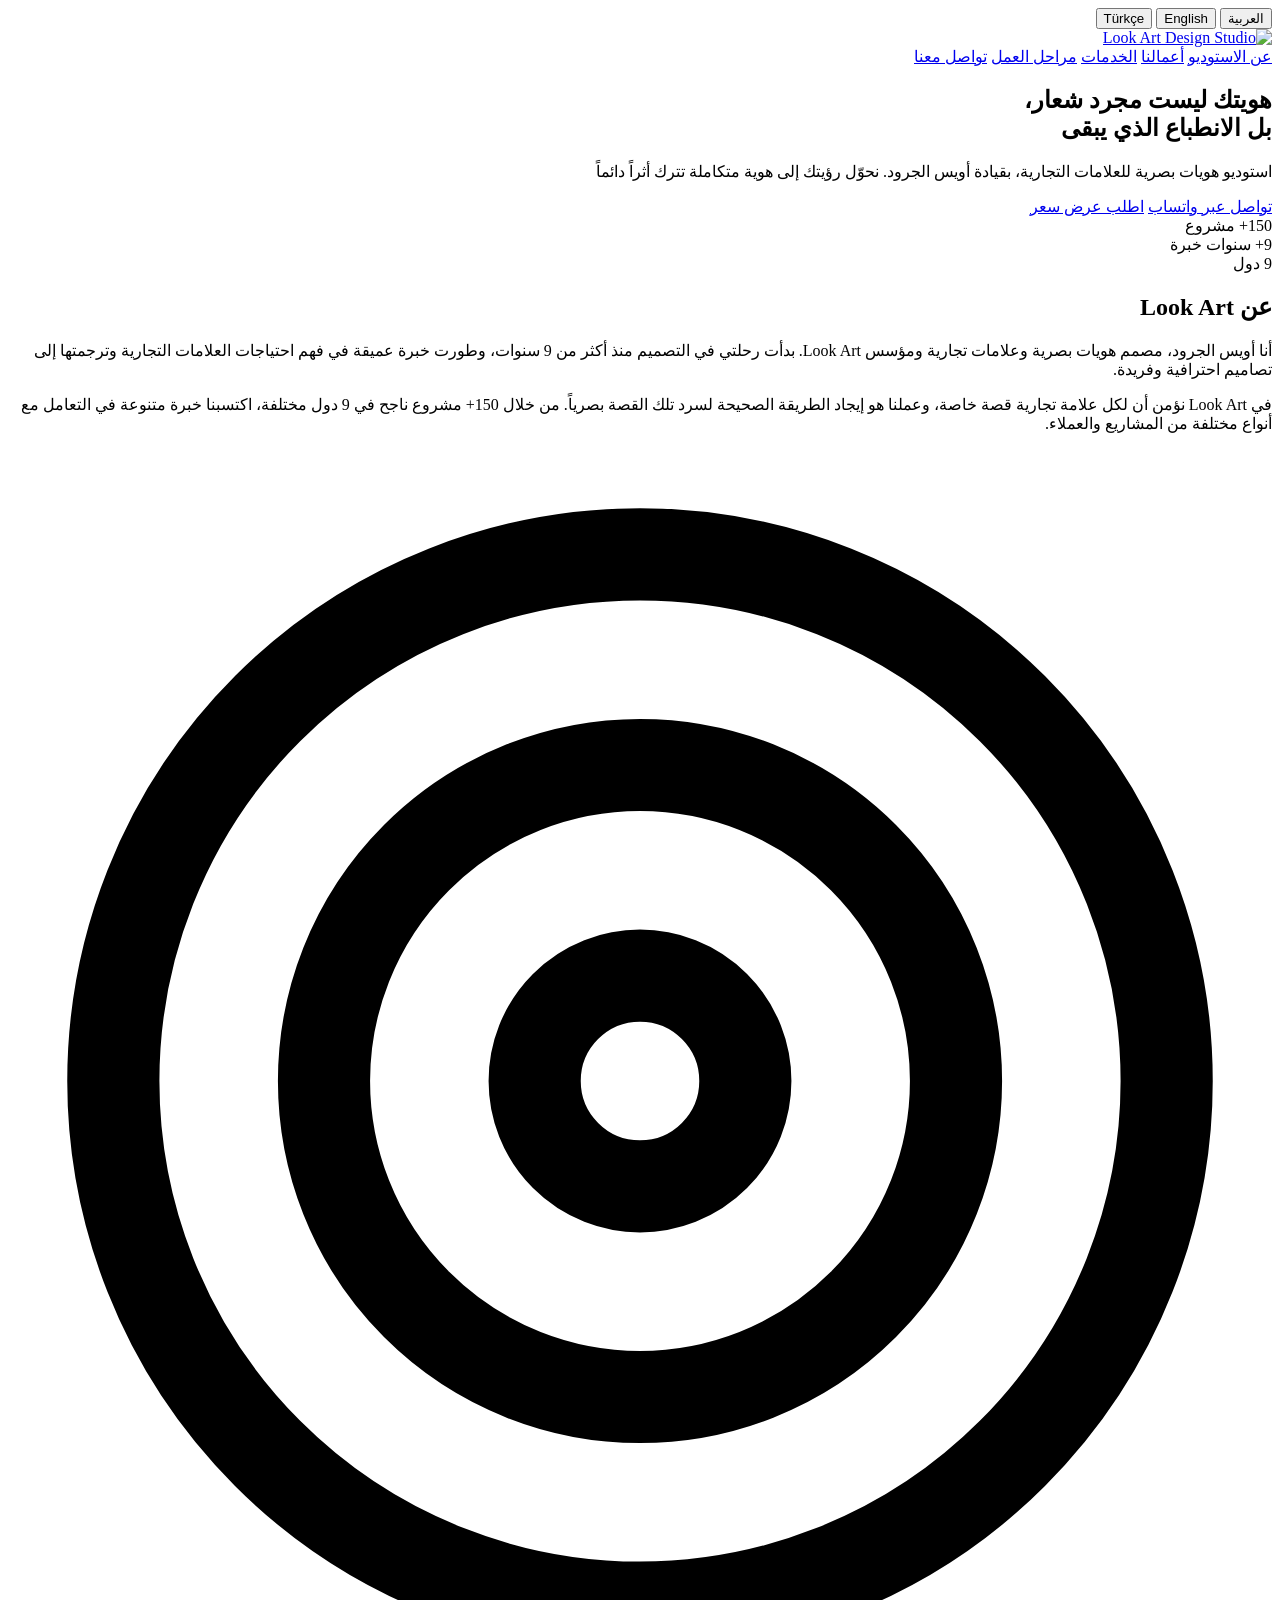
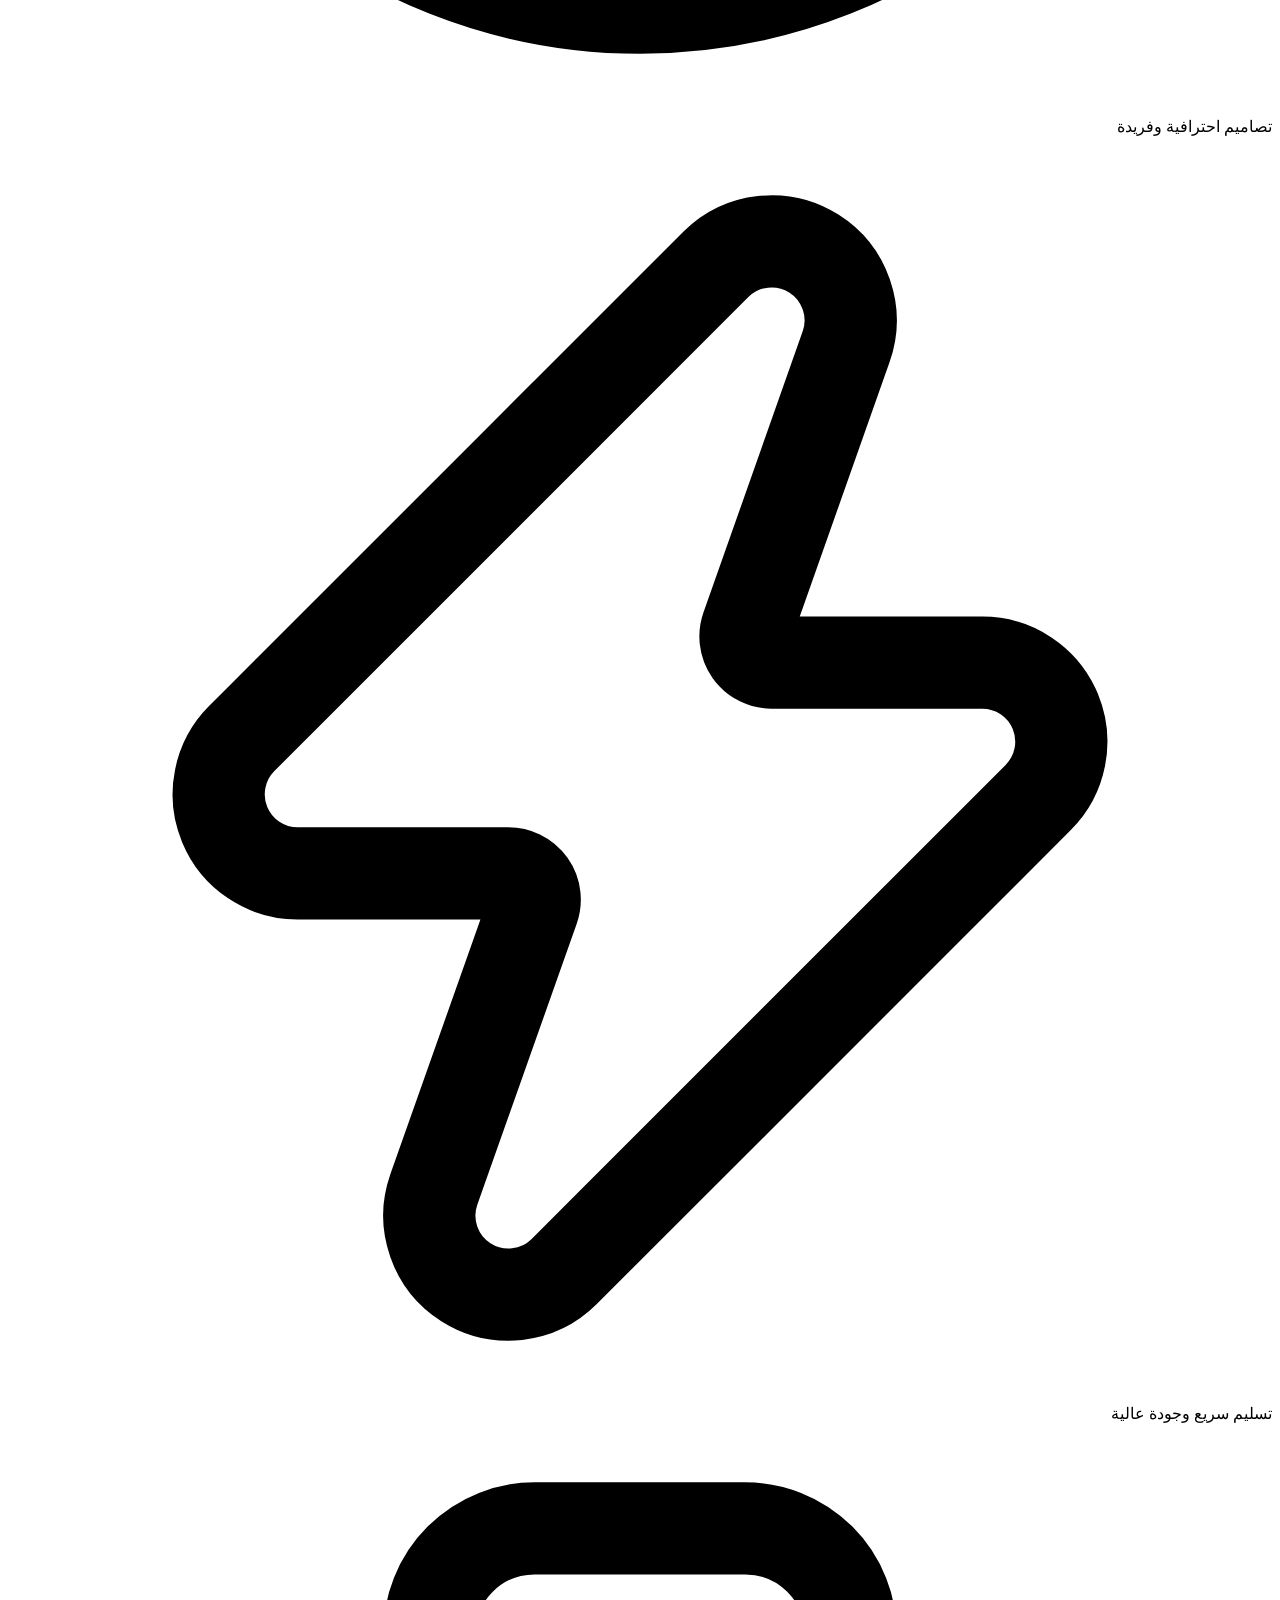
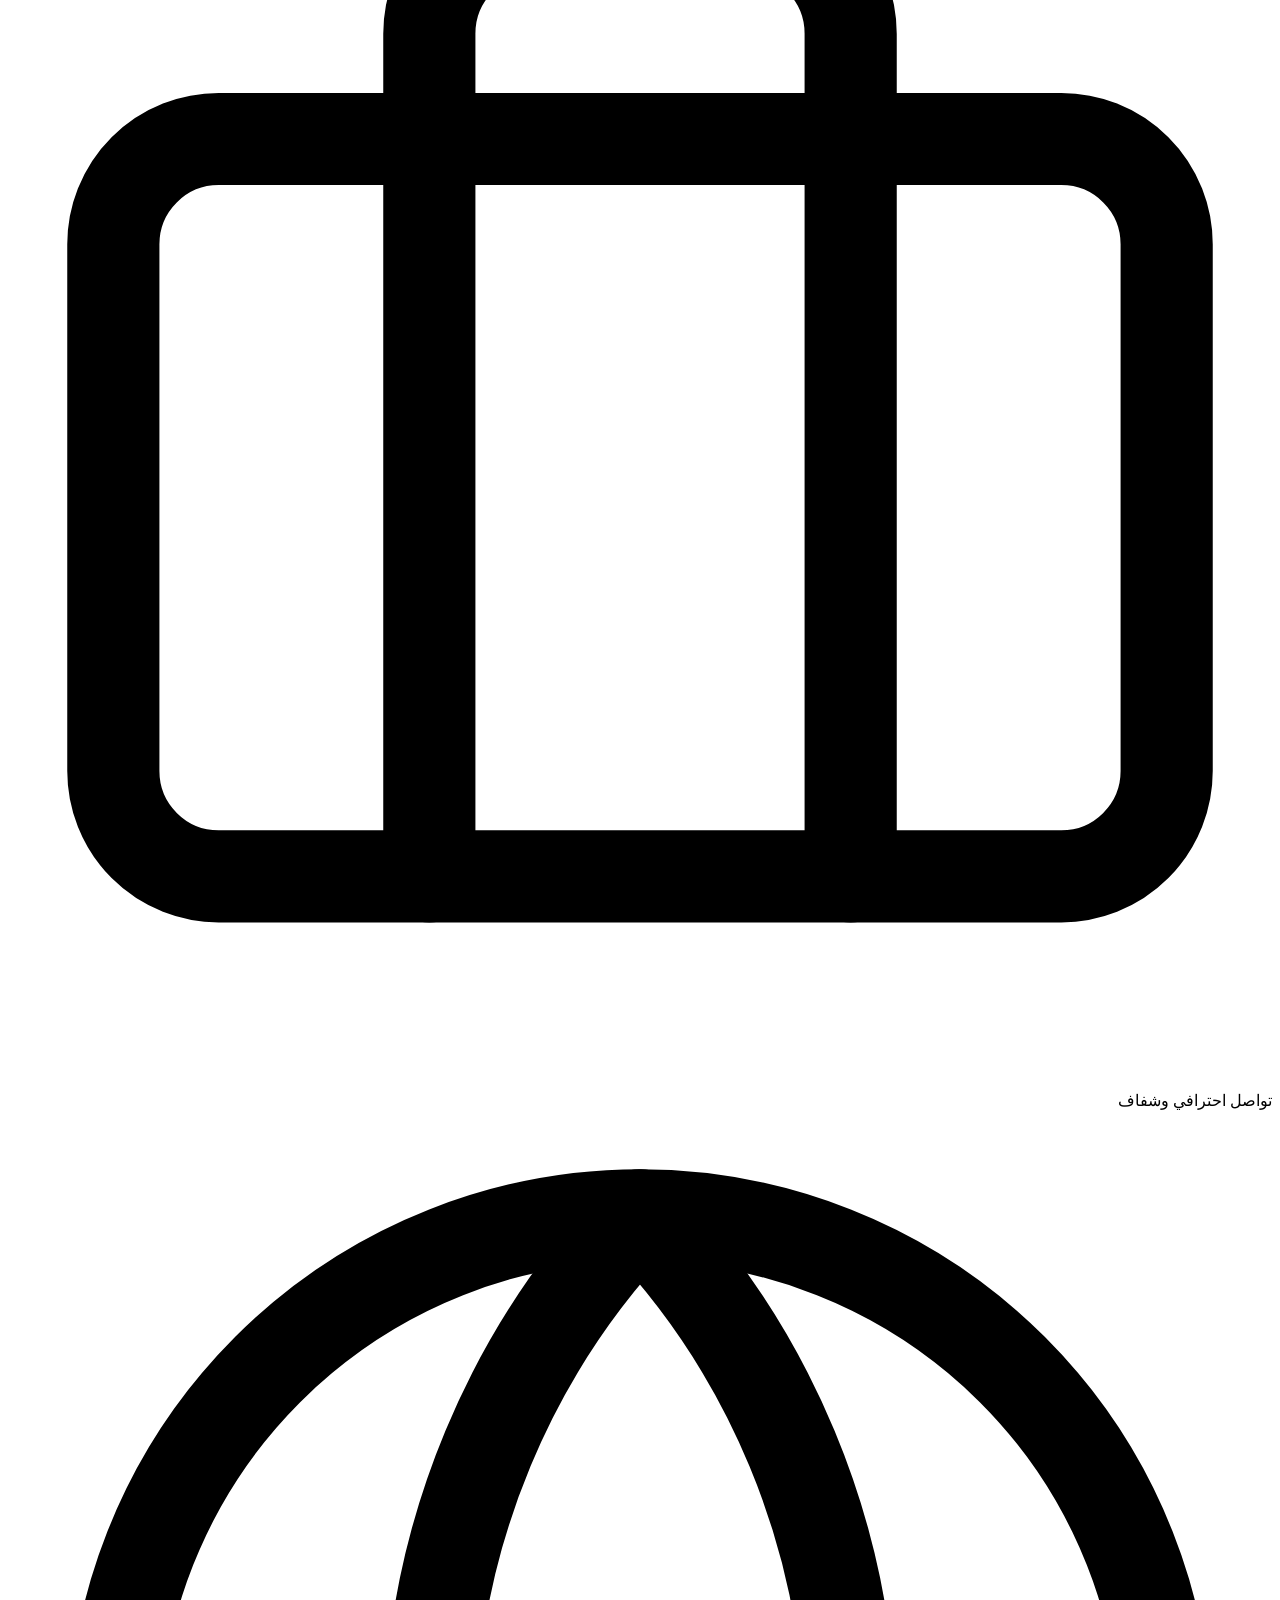
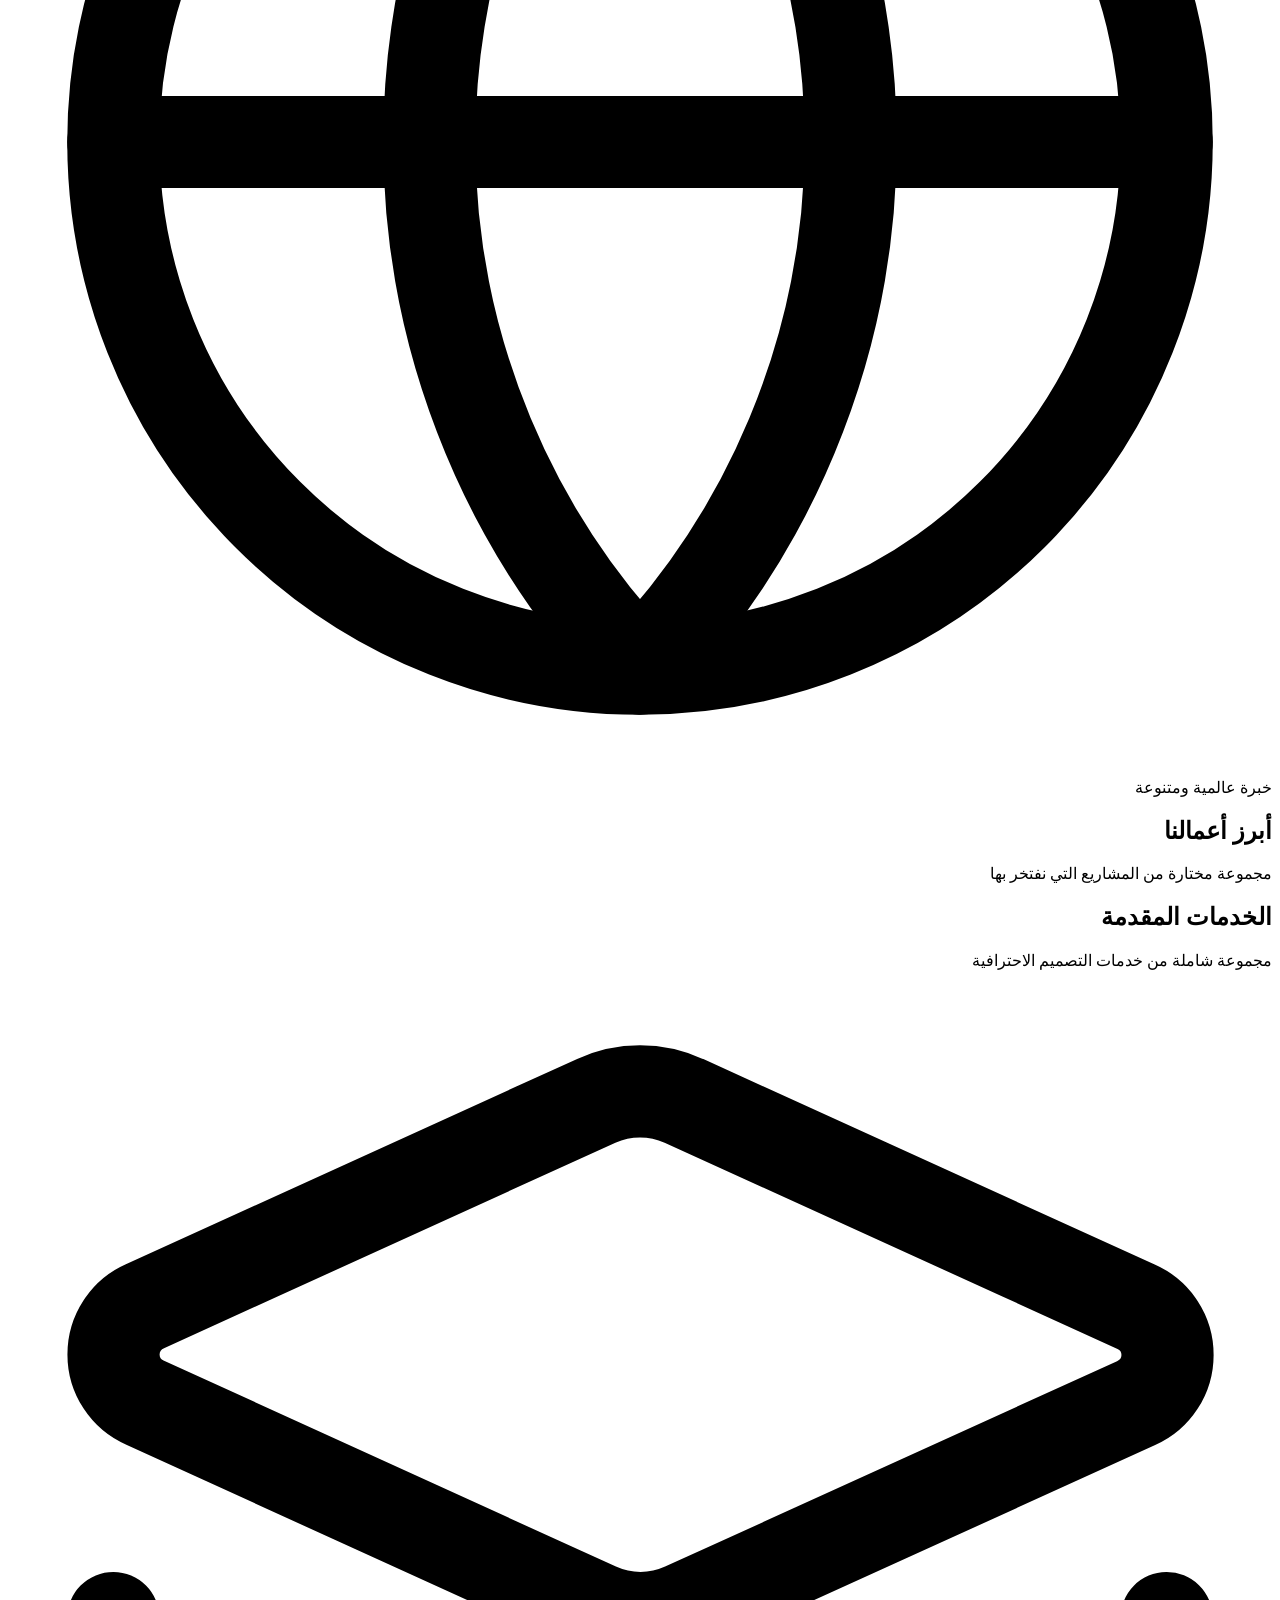
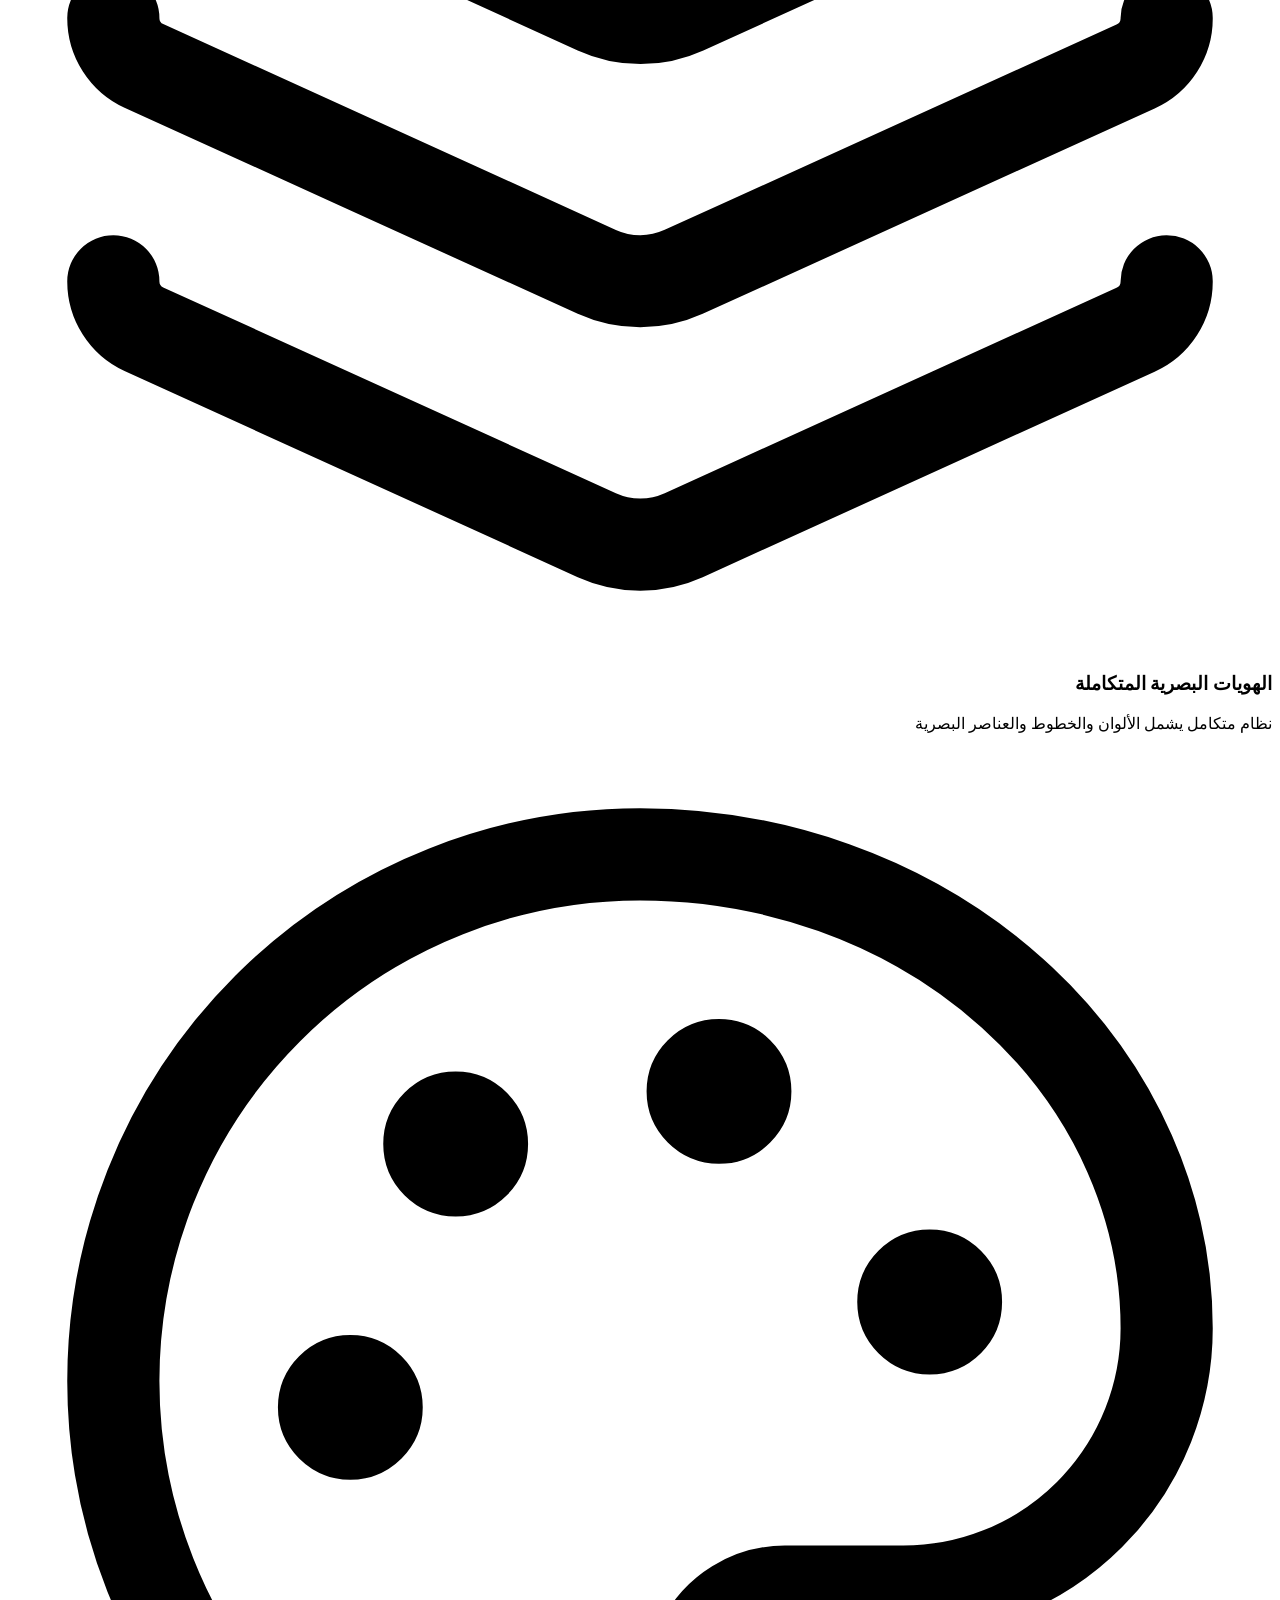
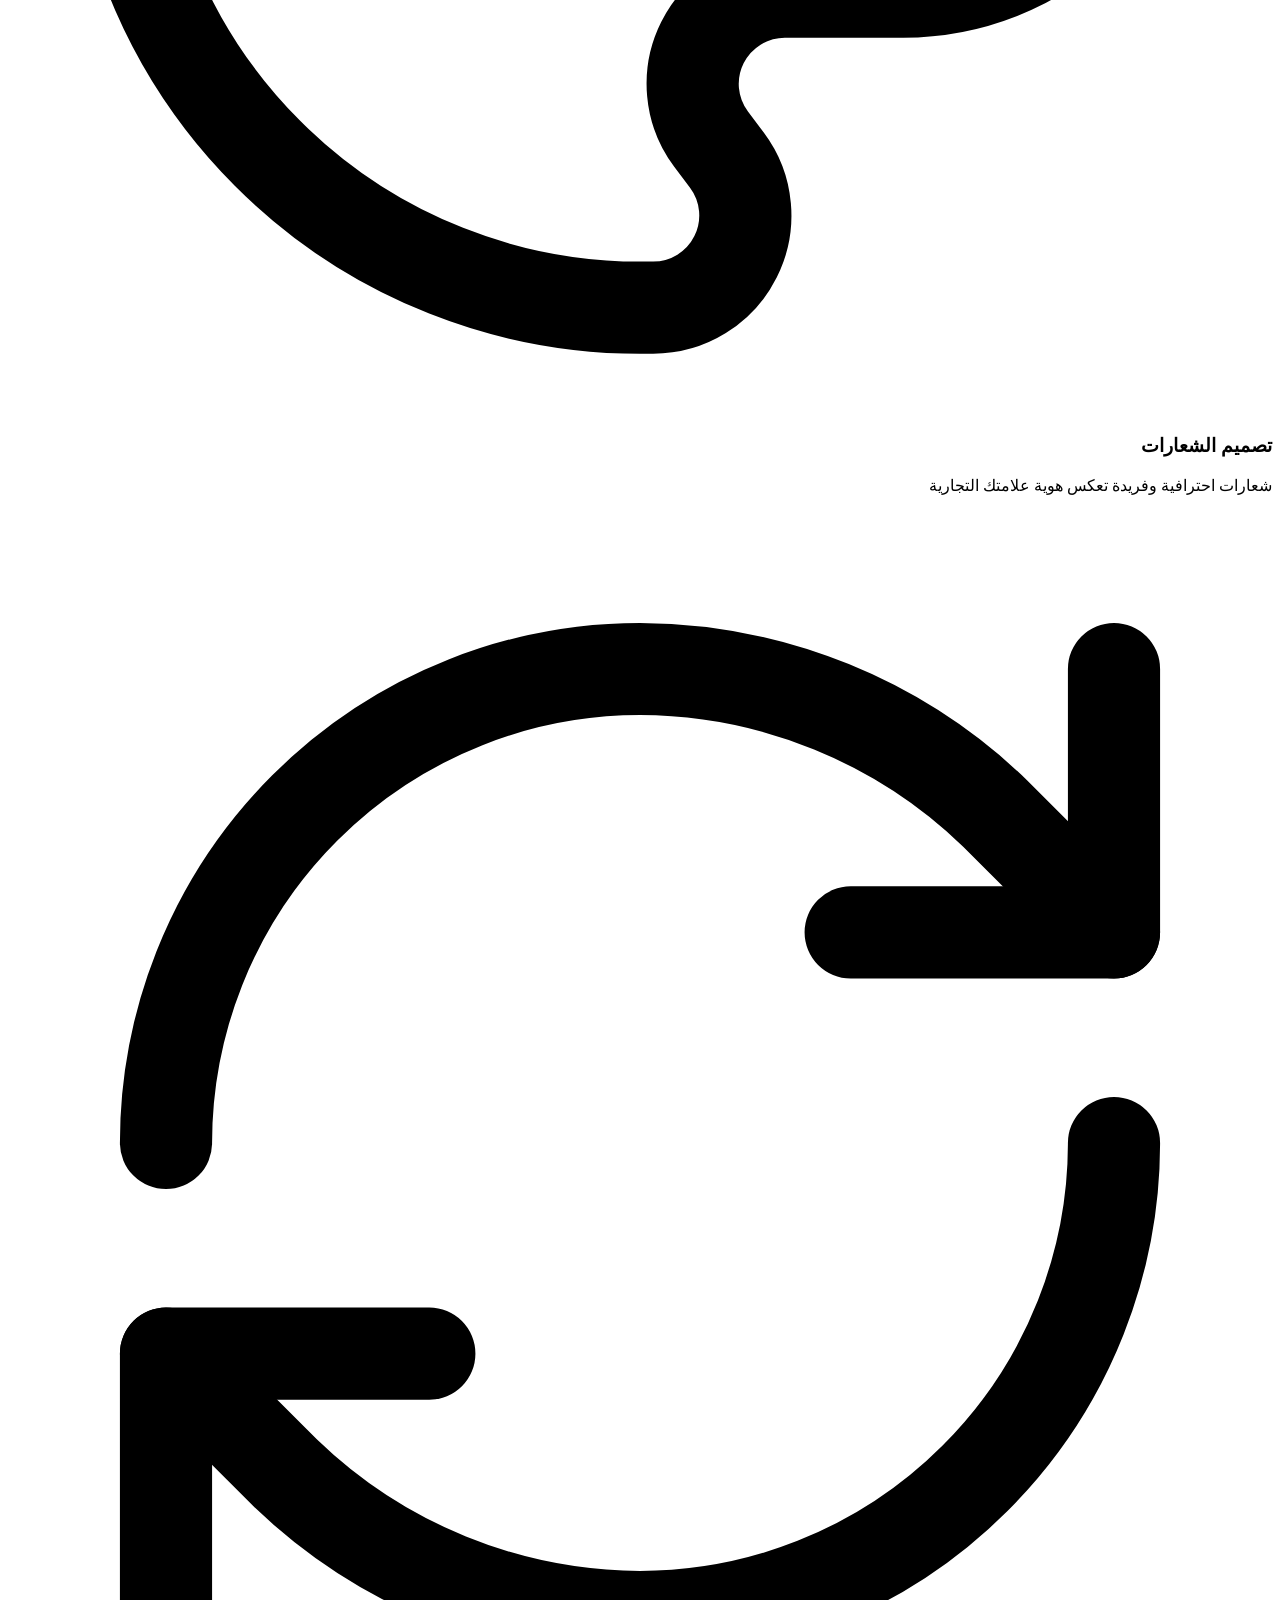
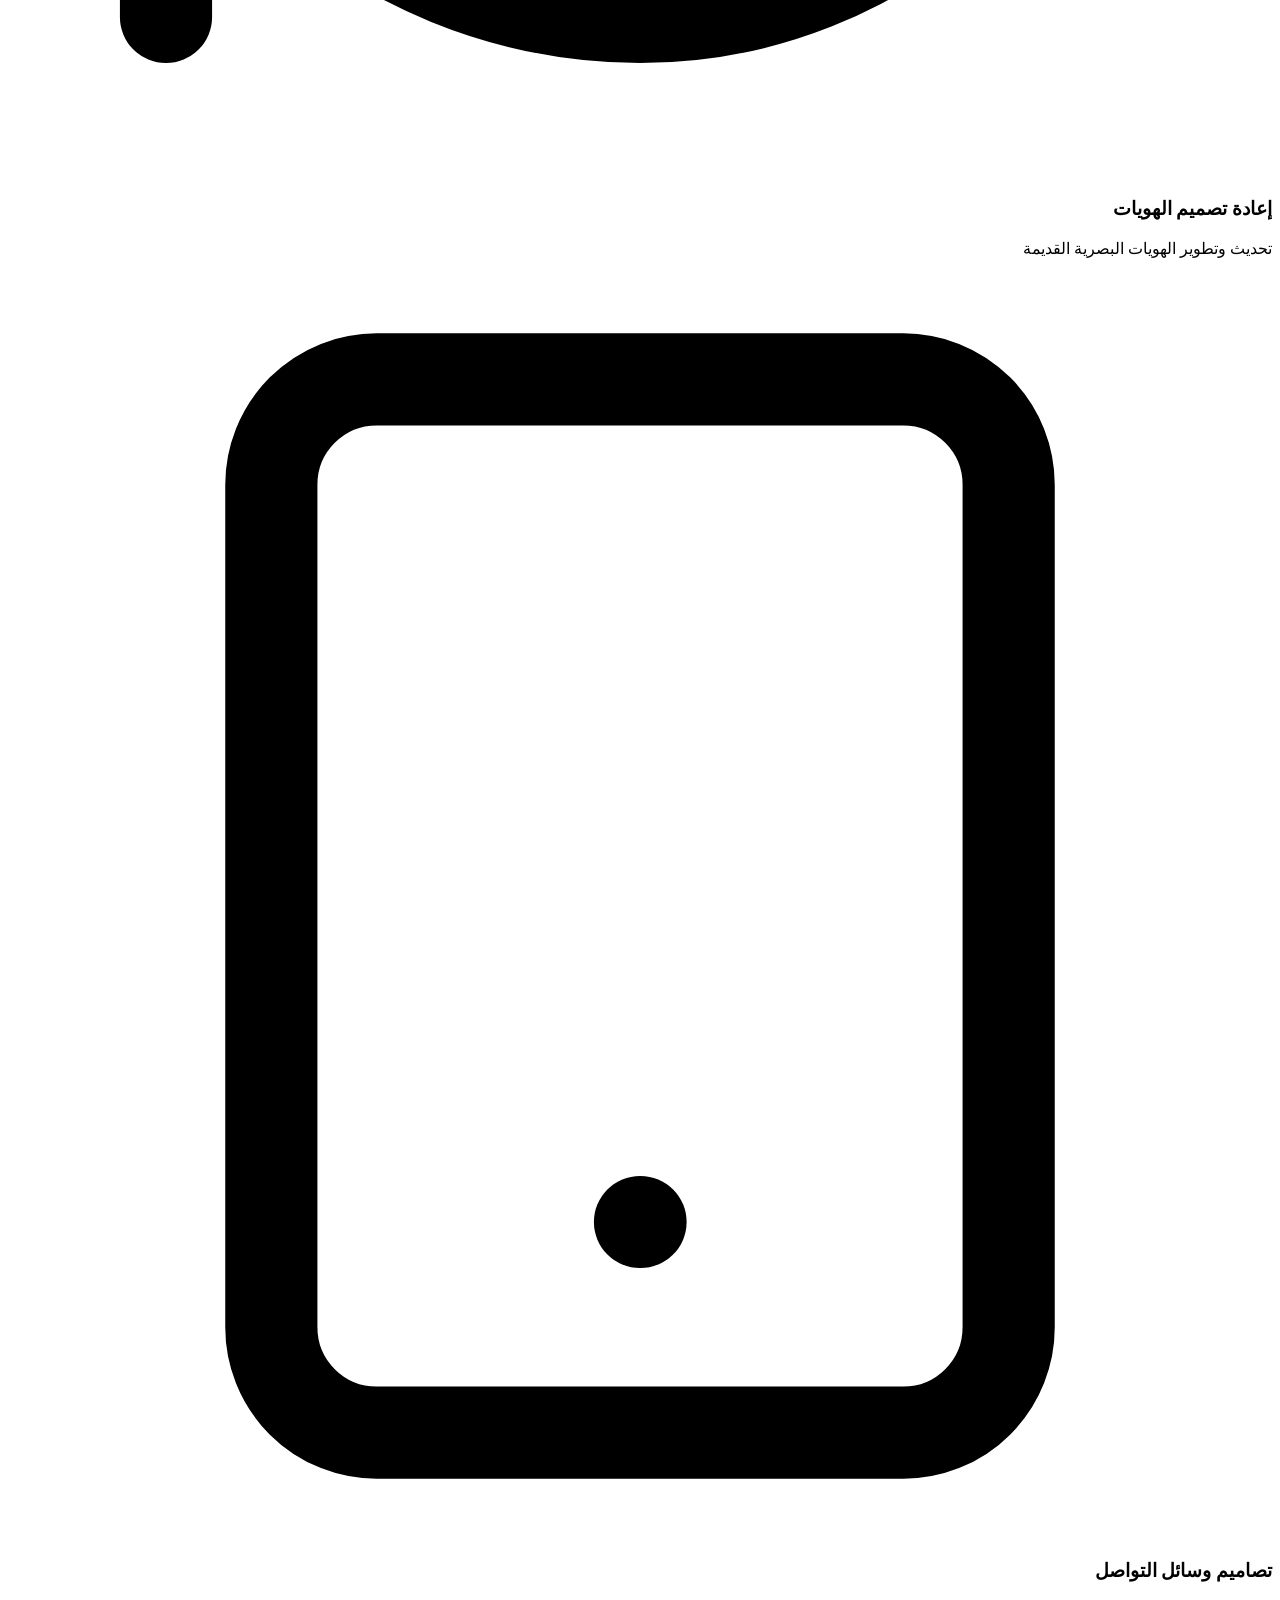
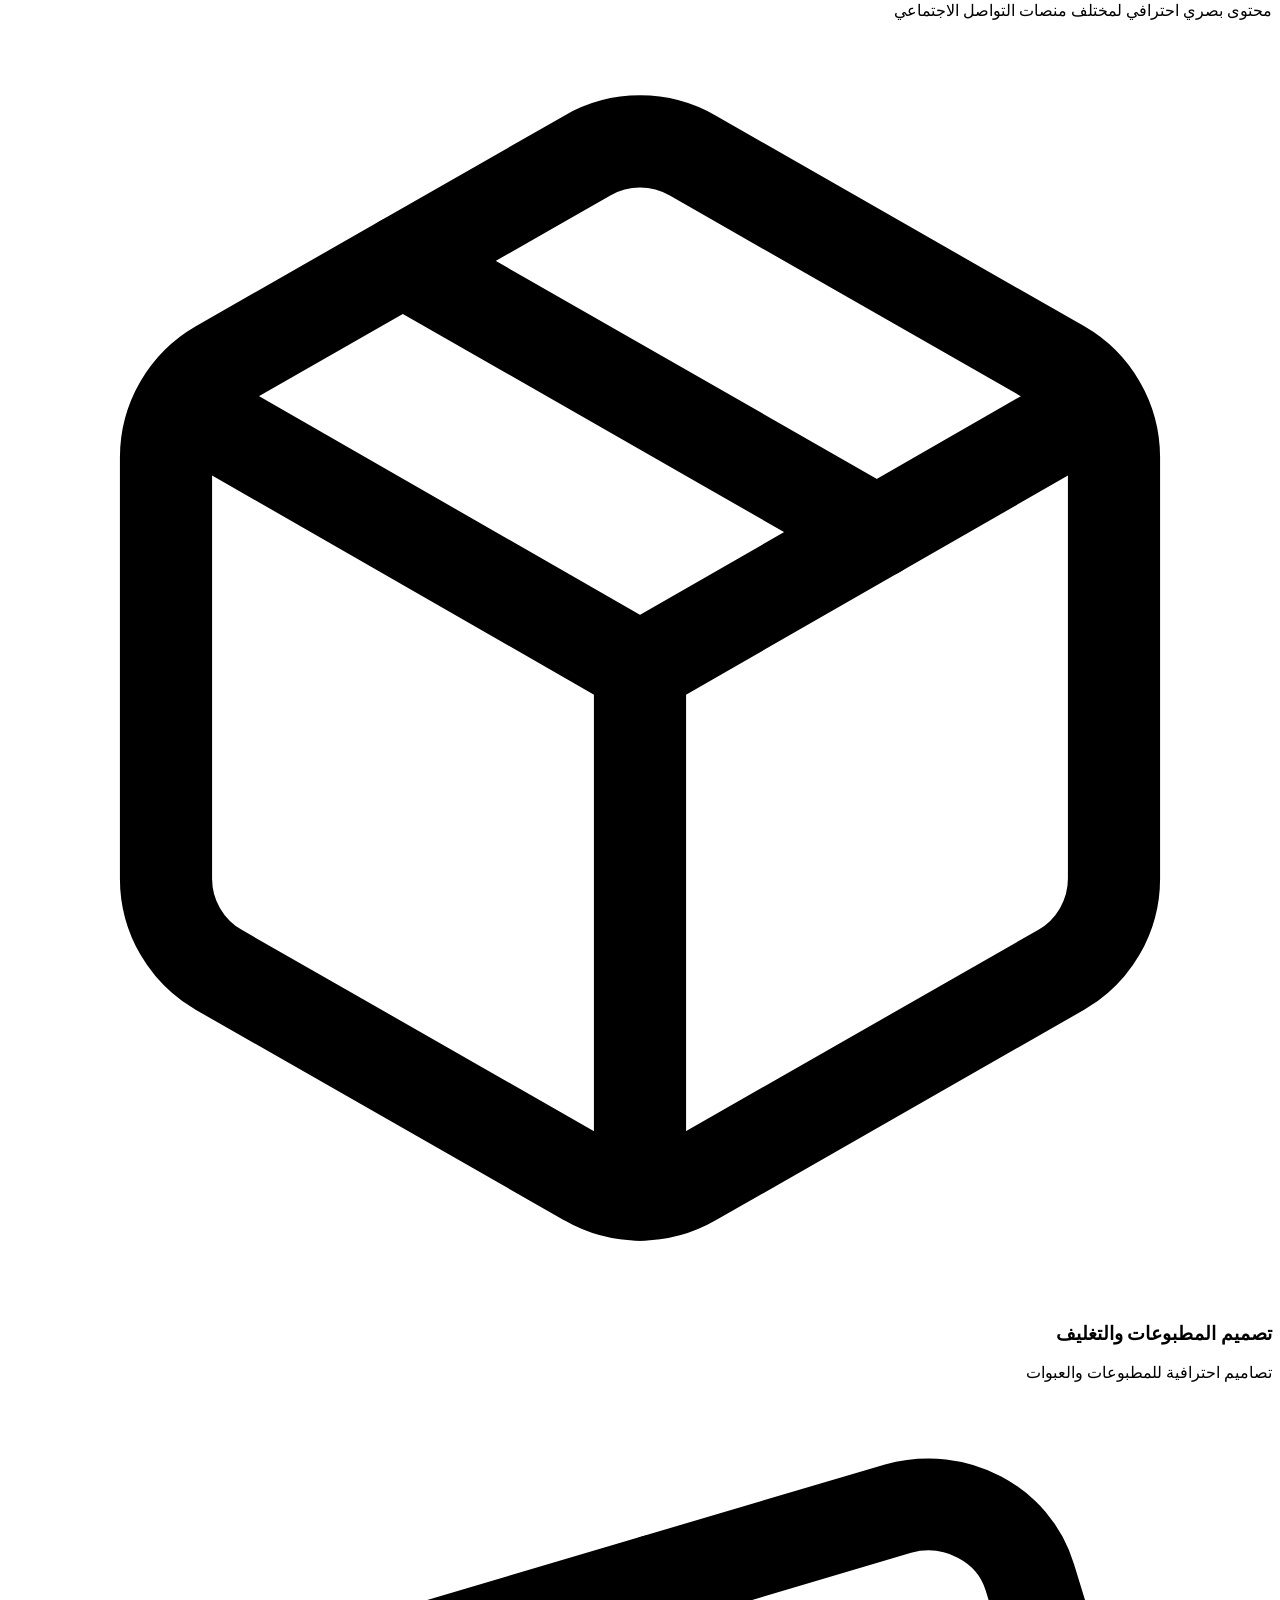
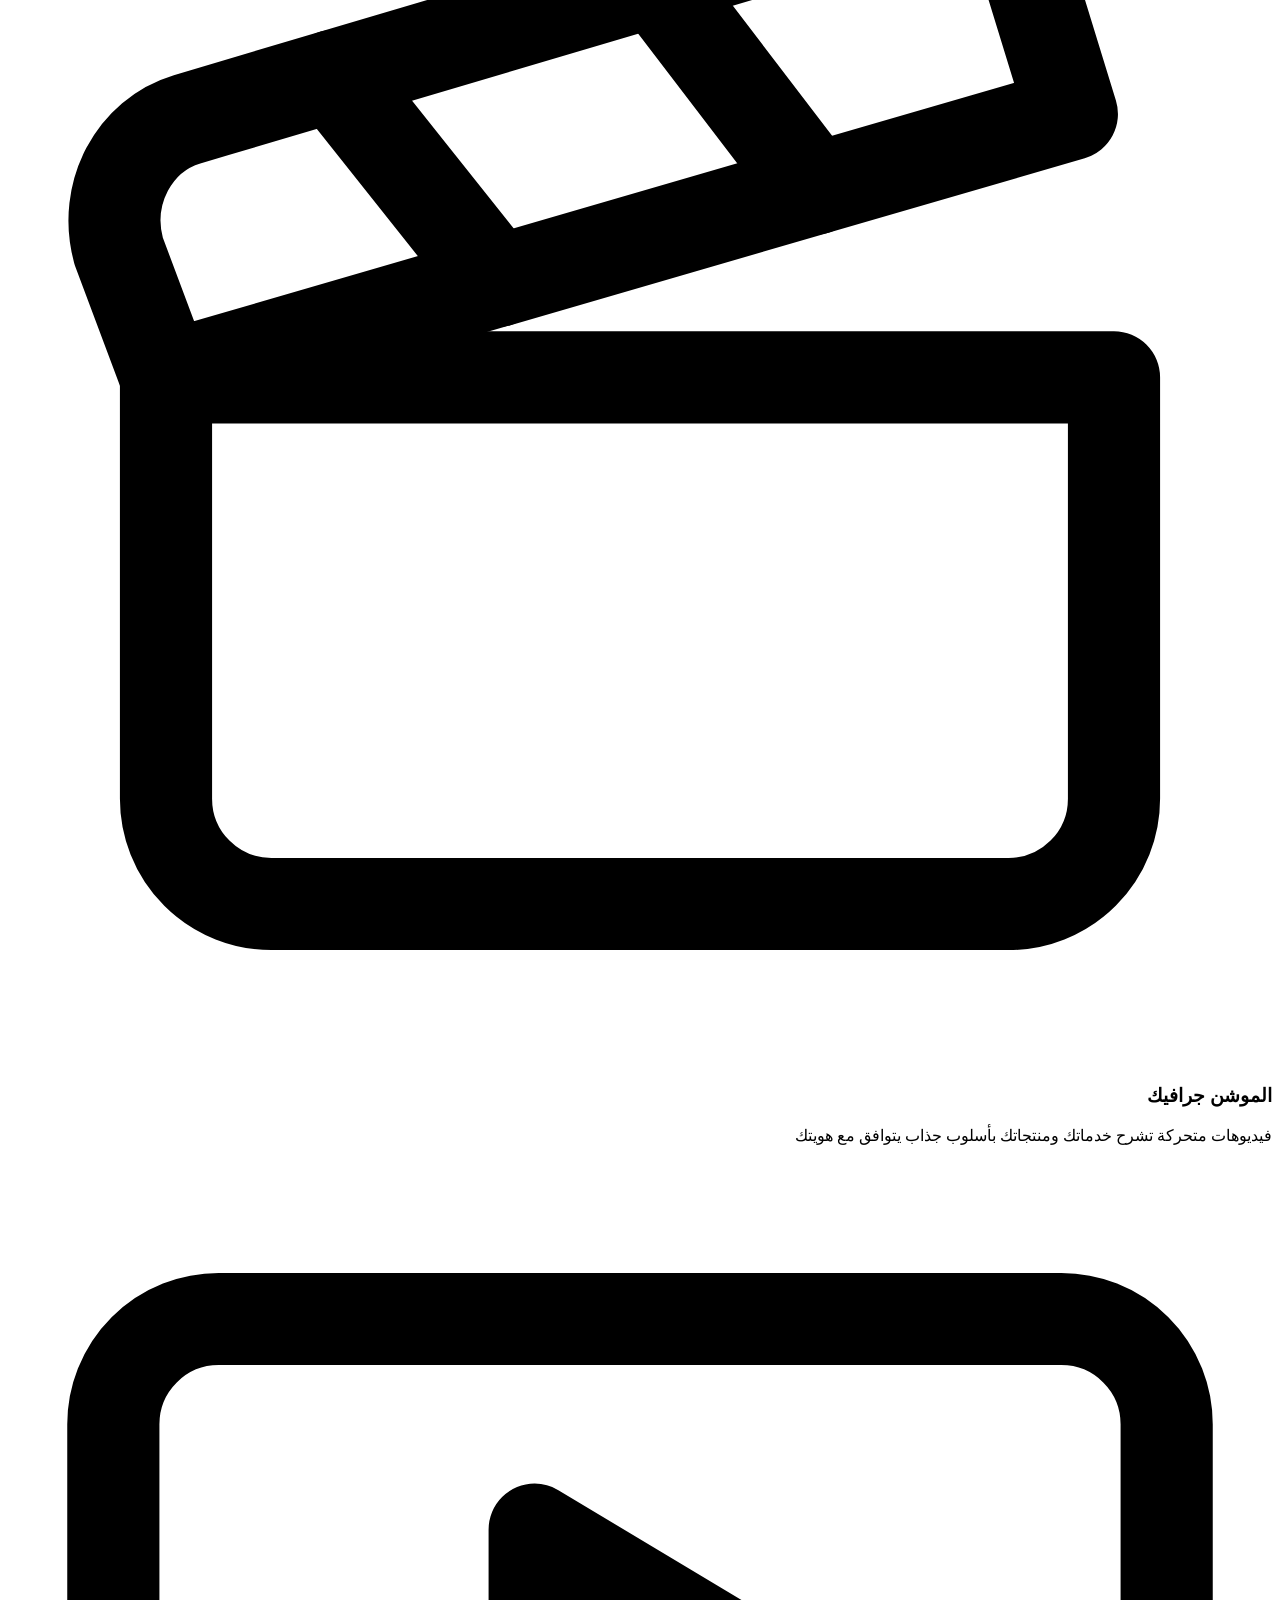
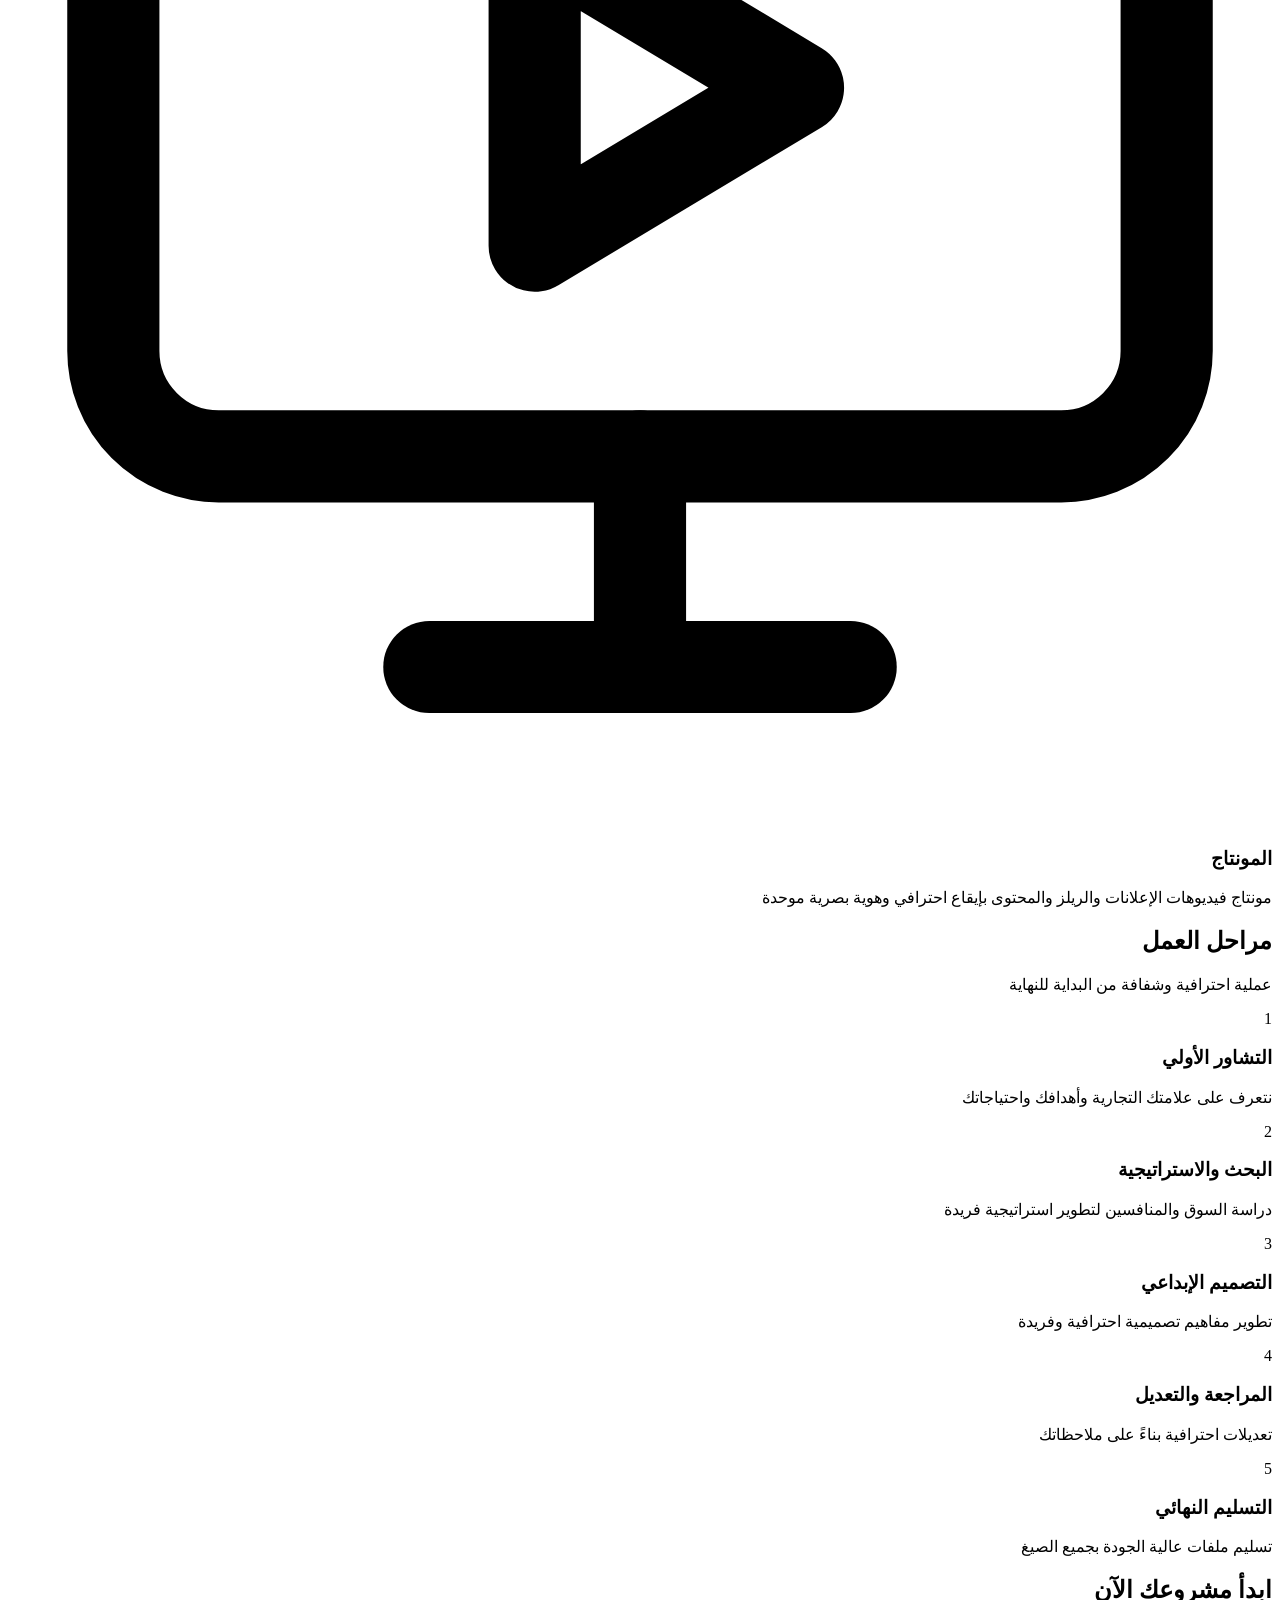
==== commit a56b318e: "Studio rebrand on site: new logo, studio voice, motion & video editing - New Look Art logo (Design S" ====
--- a/index.html
+++ b/index.html
@@ -6,7 +6,7 @@
     <meta name="description" content="Look Art - استوديو هويات بصرية للعلامات التجارية بقيادة أويس الجرود في إسطنبول. هويات متكاملة وتغليف ومحتوى بصري للمطاعم والكافيهات والشركات">
     <meta name="keywords" content="هوية بصرية, استوديو هويات بصرية, علامة تجارية, brand identity, branding studio, visual identity, packaging design, Istanbul">
     <meta name="author" content="Look Art - Awees Aljaroud">
-    <meta property="og:title" content="Look Art - استوديو هويات بصرية للعلامات التجارية">
+    <meta property="og:title" content="Look Art Design Studio - استوديو تصميم هويات بصرية">
     <meta property="og:description" content="استوديو هويات بصرية للعلامات التجارية بقيادة أويس الجرود، مع أكثر من 9 سنوات خبرة">
     <meta property="og:type" content="website">
     <meta property="og:url" content="https://awees-ja.github.io/lookart.a.m/">
@@ -19,7 +19,7 @@
     <link rel="icon" type="image/svg+xml" href="favicon.svg">
     <link rel="icon" type="image/png" sizes="32x32" href="favicon-32.png">
     <link rel="apple-touch-icon" href="apple-touch-icon.png">
-    <title>Look Art | استوديو هويات بصرية وعلامات تجارية</title>
+    <title>Look Art Design Studio | استوديو تصميم هويات بصرية</title>
     <link rel="stylesheet" href="css/style.css">
     <link rel="preconnect" href="https://fonts.googleapis.com">
     <link rel="preconnect" href="https://fonts.gstatic.com" crossorigin>
@@ -36,8 +36,8 @@
     <!-- Navigation -->
     <nav class="navbar">
         <div class="nav-container">
-            <a class="logo" href="#" aria-label="Look Art Graphic Design">
-                <img class="logo-img" src="logo-horizontal.svg" alt="Look Art Graphic Design" width="130" height="48">
+            <a class="logo" href="#" aria-label="Look Art Design Studio">
+                <img class="logo-img" src="logo-horizontal.svg" alt="Look Art Design Studio" width="130" height="48">
             </a>
             <div class="nav-links" id="navLinks">
                 <a href="#about" class="nav-link" data-i18n="nav.about">عن الاستوديو</a>
@@ -174,10 +174,15 @@
                     <p data-i18n="services.s5.desc">تصاميم احترافية للمطبوعات والعبوات</p>
                 </div>
 
-                <div class="service-card coming-soon">
+                <div class="service-card">
                     <div class="service-icon"><svg class="ico" viewBox="0 0 24 24" fill="none" stroke="currentColor" stroke-width="1.75" stroke-linecap="round" stroke-linejoin="round" aria-hidden="true"><path d="m12.296 3.464 3.02 3.956" /><path d="M20.2 6 3 11l-.9-2.4c-.3-1.1.3-2.2 1.3-2.5l13.5-4c1.1-.3 2.2.3 2.5 1.3z" /><path d="M3 11h18v8a2 2 0 0 1-2 2H5a2 2 0 0 1-2-2z" /><path d="m6.18 5.276 3.1 3.899" /></svg></div>
                     <h3 data-i18n="services.s6.title">الموشن جرافيك</h3>
-                    <p data-i18n="services.s6.desc">قريباً - خدمة متقدمة من الموشن جرافيك المتخصصة</p>
+                    <p data-i18n="services.s6.desc">فيديوهات متحركة تشرح خدماتك ومنتجاتك بأسلوب جذاب يتوافق مع هويتك</p>
+                </div>
+                <div class="service-card">
+                    <div class="service-icon"><svg class="ico" viewBox="0 0 24 24" fill="none" stroke="currentColor" stroke-width="1.75" stroke-linecap="round" stroke-linejoin="round" aria-hidden="true"><rect width="20" height="14" x="2" y="3" rx="2" /><path d="m10 7 5 3-5 3z" /><path d="M8 21h8" /><path d="M12 17v4" /></svg></div>
+                    <h3 data-i18n="services.s7.title">المونتاج</h3>
+                    <p data-i18n="services.s7.desc">مونتاج فيديوهات الإعلانات والريلز والمحتوى بإيقاع احترافي وهوية بصرية موحدة</p>
                 </div>
             </div>
         </div>
@@ -264,13 +269,15 @@
 
                         <div class="form-group">
                             <select id="service" name="service" required>
-                                <option value="">اختر الخدمة</option>
-                                <option value="branding">هوية بصرية</option>
-                                <option value="logo">تصميم شعار</option>
-                                <option value="rebranding">إعادة تصميم هوية</option>
-                                <option value="social">تصاميم وسائل التواصل</option>
-                                <option value="packaging">تصميم مطبوعات</option>
-                                <option value="other">أخرى</option>
+                                <option value="" data-i18n="form.opt.choose">اختر الخدمة</option>
+                                <option value="branding" data-i18n="form.opt.branding">هوية بصرية</option>
+                                <option value="logo" data-i18n="form.opt.logo">تصميم شعار</option>
+                                <option value="rebranding" data-i18n="form.opt.rebranding">إعادة تصميم هوية</option>
+                                <option value="social" data-i18n="form.opt.social">تصاميم السوشال ميديا</option>
+                                <option value="packaging" data-i18n="form.opt.print">المطبوعات والتغليف</option>
+                                <option value="motion" data-i18n="form.opt.motion">موشن جرافيك</option>
+                                <option value="editing" data-i18n="form.opt.editing">مونتاج فيديو</option>
+                                <option value="other" data-i18n="form.opt.other">أخرى</option>
                             </select>
                             <label for="service" data-i18n="form.service">نوع الخدمة</label>
                         </div>
@@ -293,7 +300,7 @@
                     <div class="info-card">
                         <div class="info-icon"><svg class="ico brand" viewBox="0 0 24 24" fill="currentColor" aria-hidden="true"><path d="M17.472 14.382c-.297-.149-1.758-.867-2.03-.967-.273-.099-.471-.148-.67.15-.197.297-.767.966-.94 1.164-.173.199-.347.223-.644.075-.297-.15-1.255-.463-2.39-1.475-.883-.788-1.48-1.761-1.653-2.059-.173-.297-.018-.458.13-.606.134-.133.298-.347.446-.52.149-.174.198-.298.298-.497.099-.198.05-.371-.025-.52-.075-.149-.669-1.612-.916-2.207-.242-.579-.487-.5-.669-.51-.173-.008-.371-.01-.57-.01-.198 0-.52.074-.792.372-.272.297-1.04 1.016-1.04 2.479 0 1.462 1.065 2.875 1.213 3.074.149.198 2.096 3.2 5.077 4.487.709.306 1.262.489 1.694.625.712.227 1.36.195 1.871.118.571-.085 1.758-.719 2.006-1.413.248-.694.248-1.289.173-1.413-.074-.124-.272-.198-.57-.347m-5.421 7.403h-.004a9.87 9.87 0 01-5.031-1.378l-.361-.214-3.741.982.998-3.648-.235-.374a9.86 9.86 0 01-1.51-5.26c.001-5.45 4.436-9.884 9.888-9.884 2.64 0 5.122 1.03 6.988 2.898a9.825 9.825 0 012.893 6.994c-.003 5.45-4.437 9.884-9.885 9.884m8.413-18.297A11.815 11.815 0 0012.05 0C5.495 0 .16 5.335.157 11.892c0 2.096.547 4.142 1.588 5.945L.057 24l6.305-1.654a11.882 11.882 0 005.683 1.448h.005c6.554 0 11.89-5.335 11.893-11.893a11.821 11.821 0 00-3.48-8.413Z"/></svg></div>
                         <h4 data-i18n="contact.whatsapp">واتساب</h4>
-                        <a href="https://wa.me/905312866822" target="_blank" class="info-link">+905312866822</a>
+                        <a href="https://wa.me/905312866822" target="_blank" class="info-link" dir="ltr">+905312866822</a>
                     </div>
 
                     <div class="info-card">
@@ -343,7 +350,7 @@
         <div class="container">
             <div class="footer-content">
                 <div class="footer-section">
-                    <img class="footer-logo" src="logo-horizontal.svg" alt="Look Art Graphic Design" width="150" height="55">
+                    <img class="footer-logo" src="logo-horizontal.svg" alt="Look Art Design Studio" width="150" height="55">
                     <p data-i18n="footer.tagline">استوديو هويات بصرية للعلامات التجارية، بقيادة أويس الجرود</p>
                 </div>
 
@@ -360,7 +367,7 @@
                 <div class="footer-section">
                     <h4 data-i18n="footer.info">معلومات التواصل</h4>
                     <ul>
-                        <li><a href="https://wa.me/905312866822" target="_blank">WhatsApp: +905312866822</a></li>
+                        <li><a href="https://wa.me/905312866822" target="_blank"><bdi>WhatsApp: +905312866822</bdi></a></li>
                         <li><a href="mailto:awees.ja@gmail.com">Email: awees.ja@gmail.com</a></li>
                         <li data-i18n="footer.location">إسطنبول، تركيا</li>
                     </ul>
--- a/css/style.css
+++ b/css/style.css
@@ -1295,3 +1295,22 @@
 
 /* language switcher scrolls away with the page instead of covering section titles */
 .language-switcher { position: absolute; }
+
+/* Keep numbers/Latin names in their natural order inside RTL text */
+.info-link[dir="ltr"] { unicode-bidi: isolate; }
+.portfolio-info h3 bdi, .project-modal h2 bdi { unicode-bidi: isolate; }
+
+/* ---- 2026-10 updates ---- */
+@media (max-width: 768px) {
+    .hero-stats { grid-template-columns: repeat(3, 1fr) !important; gap: 8px; }
+    .hero-stats .stat-number { font-size: 1.9rem; }
+    .hero-stats .stat-label { font-size: .8rem; }
+}
+.portfolio-image.is-video { position: relative; }
+.portfolio-image.is-video::after { content: "▶"; position: absolute; inset: auto auto 14px 14px; width: 44px; height: 44px; border-radius: 50%;
+    display: flex; align-items: center; justify-content: center; background: rgba(123,79,251,.92); color: #fff; font-size: 16px; padding-left: 3px; box-shadow: 0 6px 20px rgba(0,0,0,.35); }
+.project-gallery.video { display: flex; justify-content: center; }
+.project-gallery.video video { width: 100%; max-width: 420px; max-height: 75vh; border-radius: 12px; background: #000; }
+@media (min-width: 1025px) {
+    .services-grid .service-card:last-child:nth-child(3n+1) { grid-column: 2; }
+}
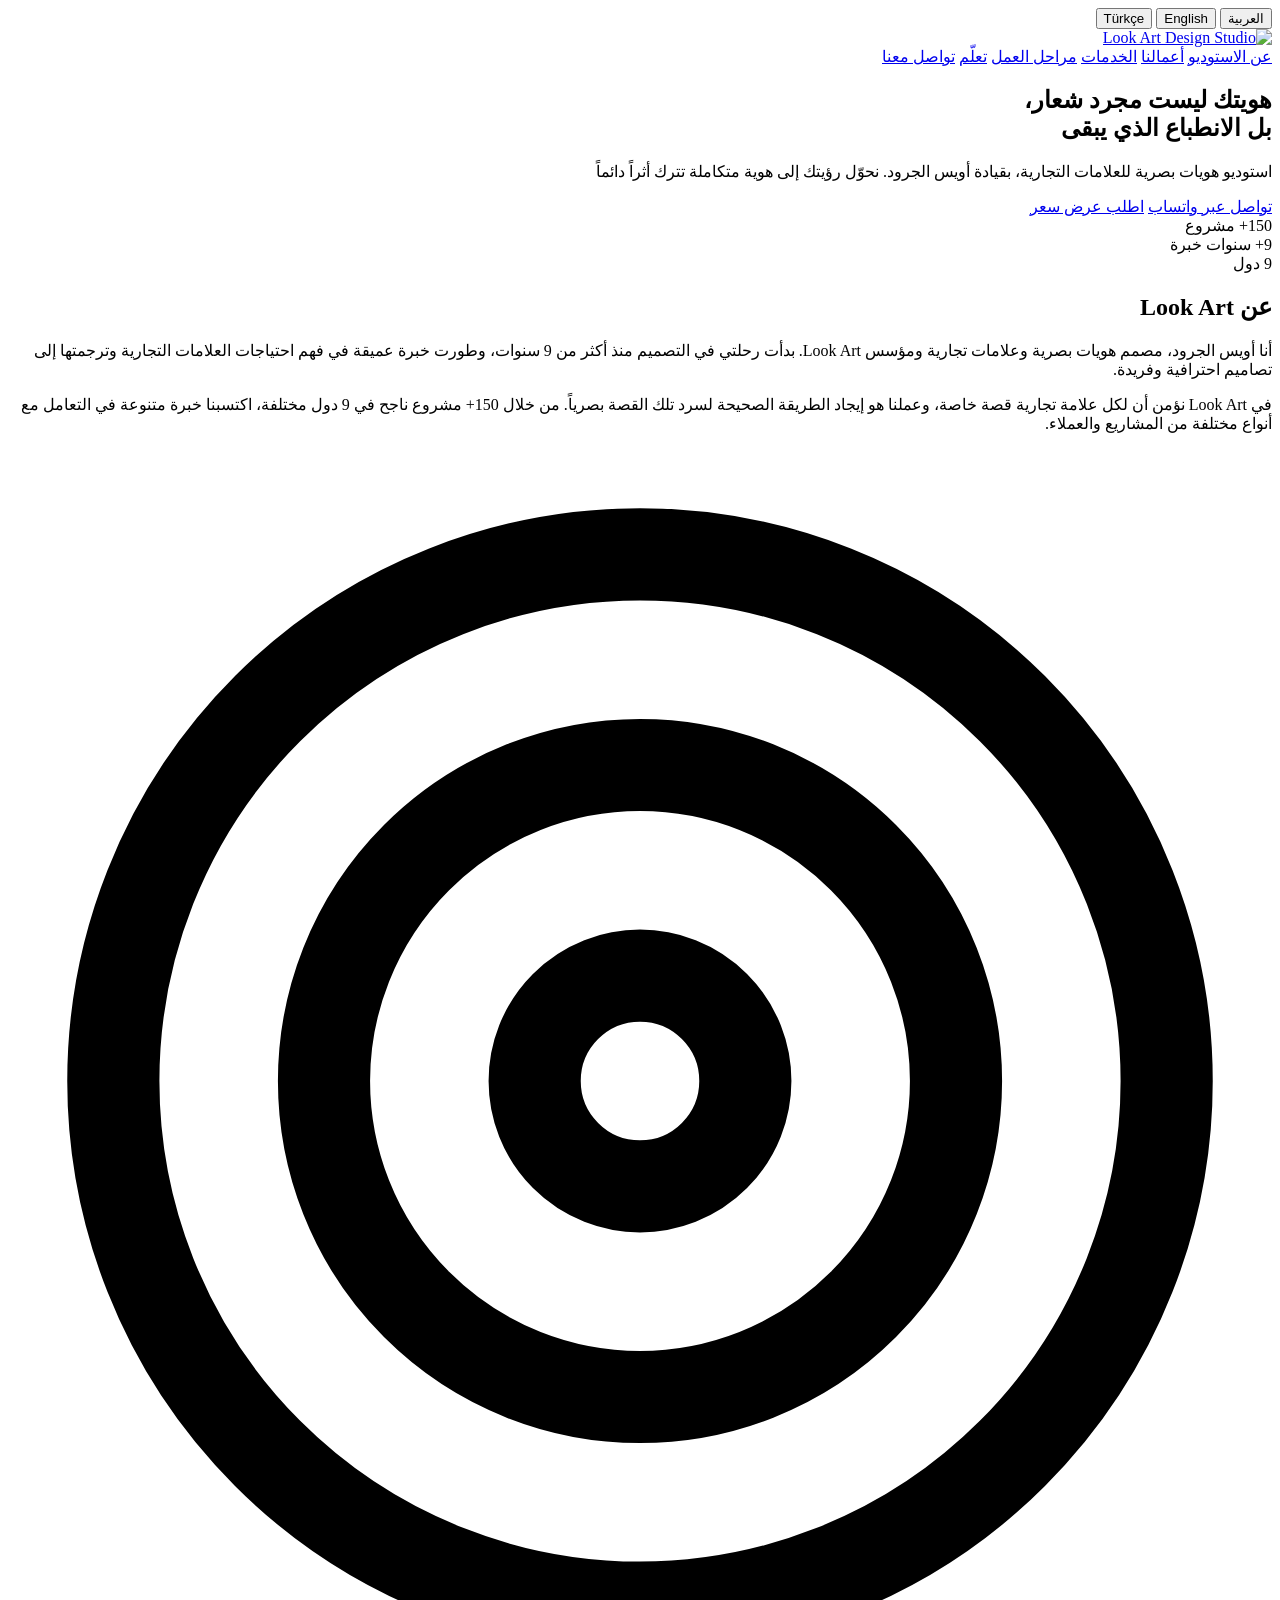
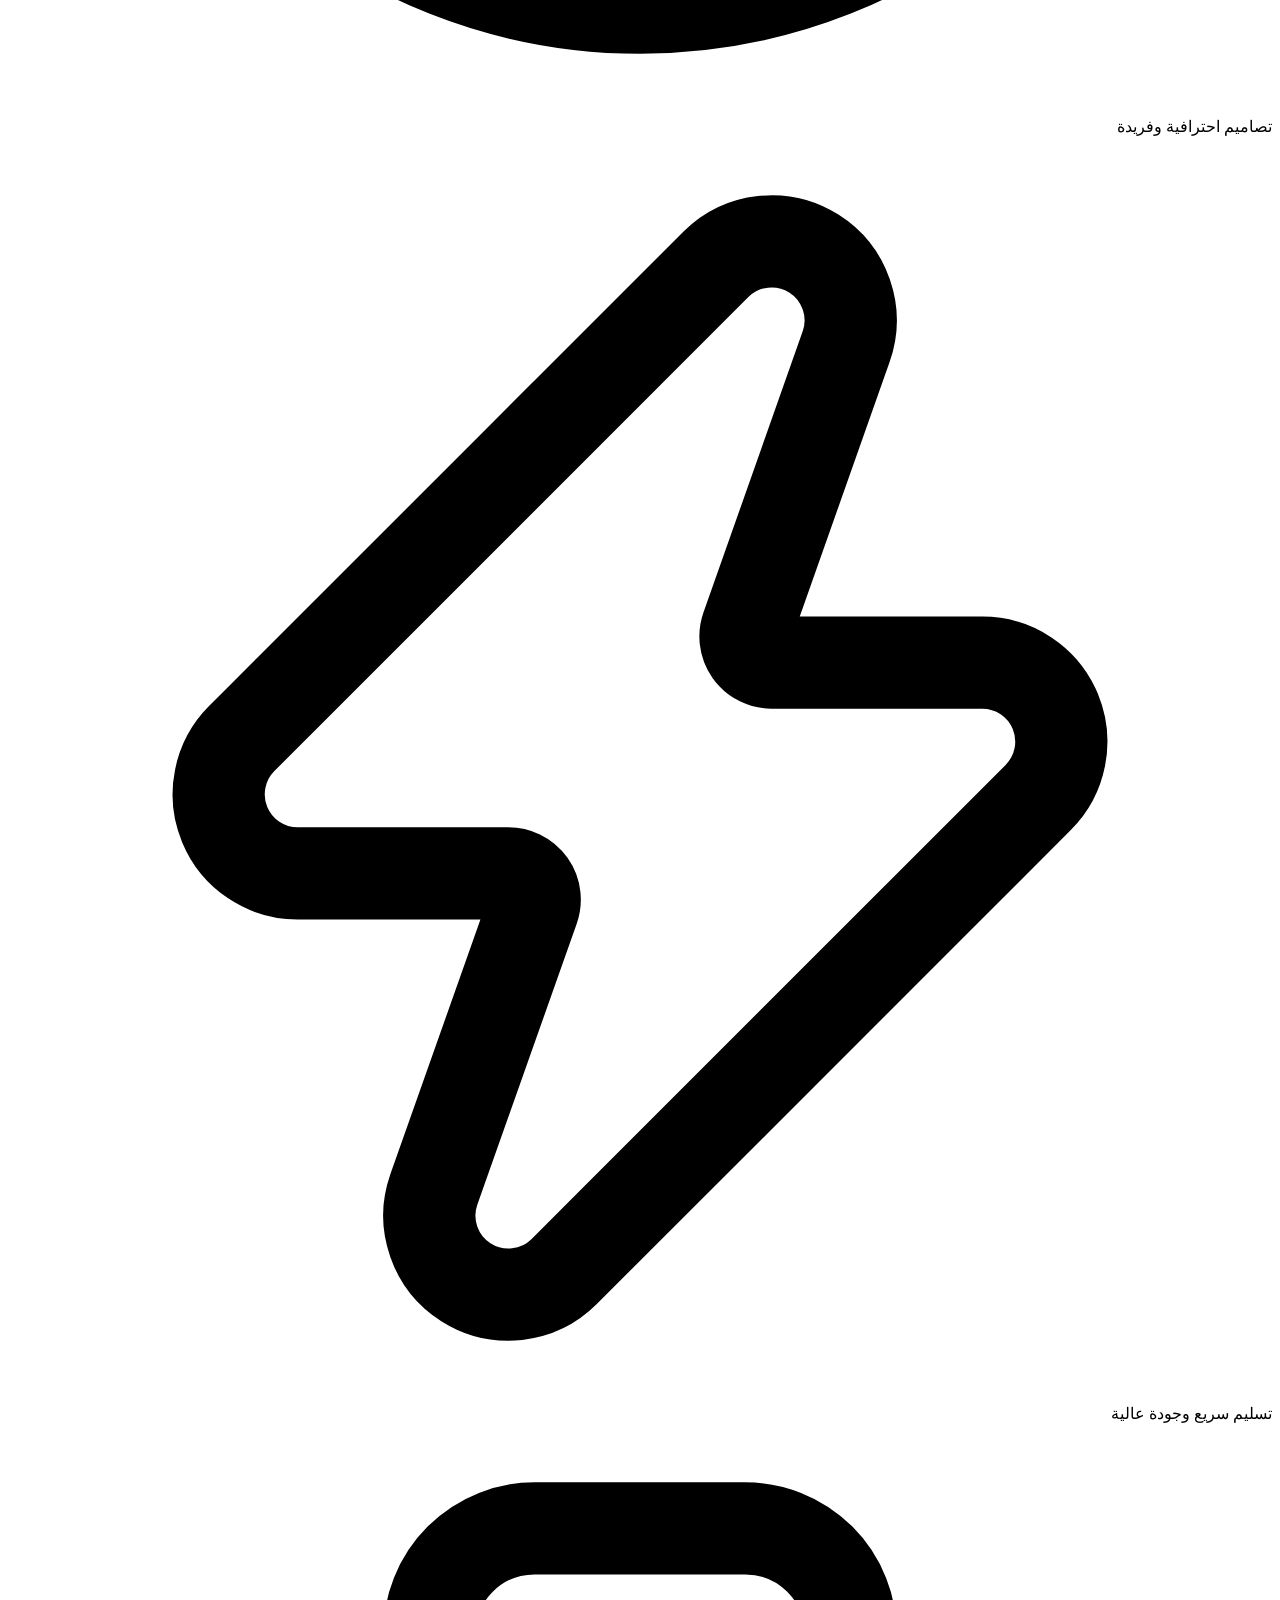
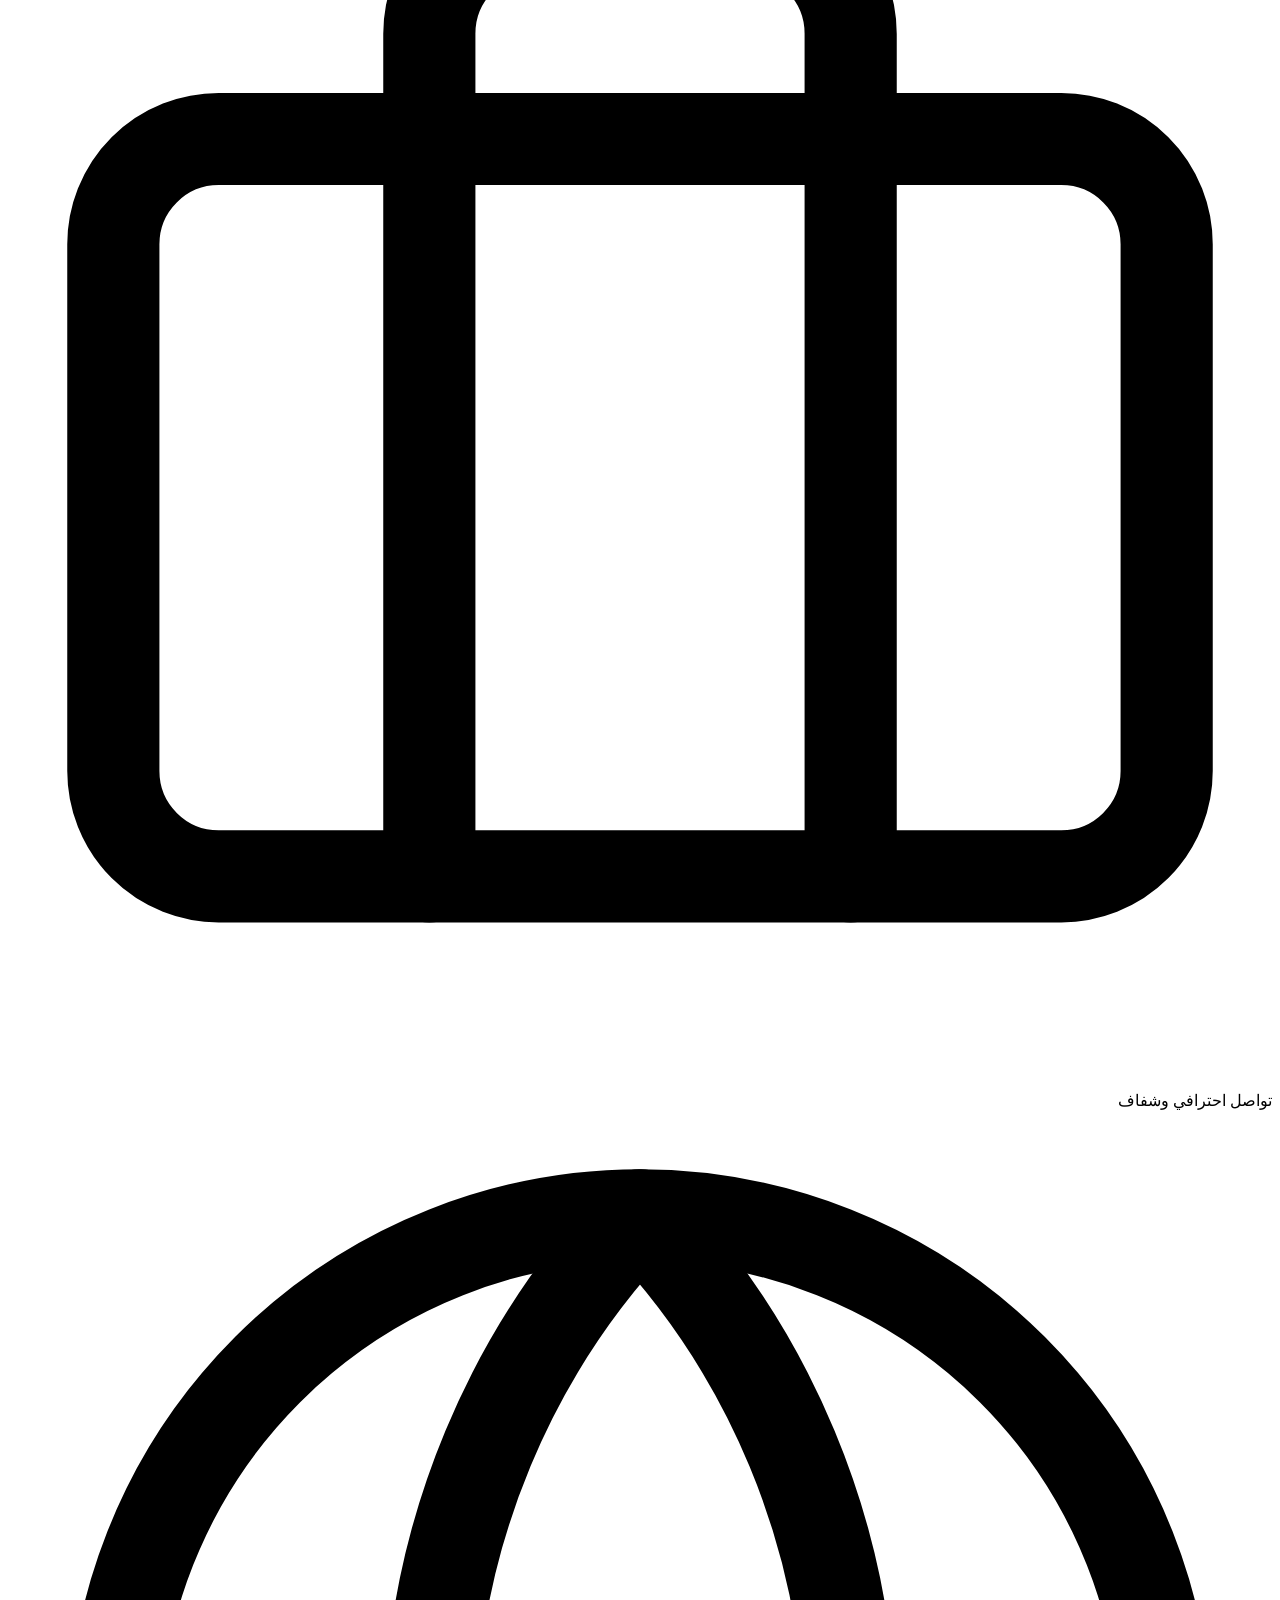
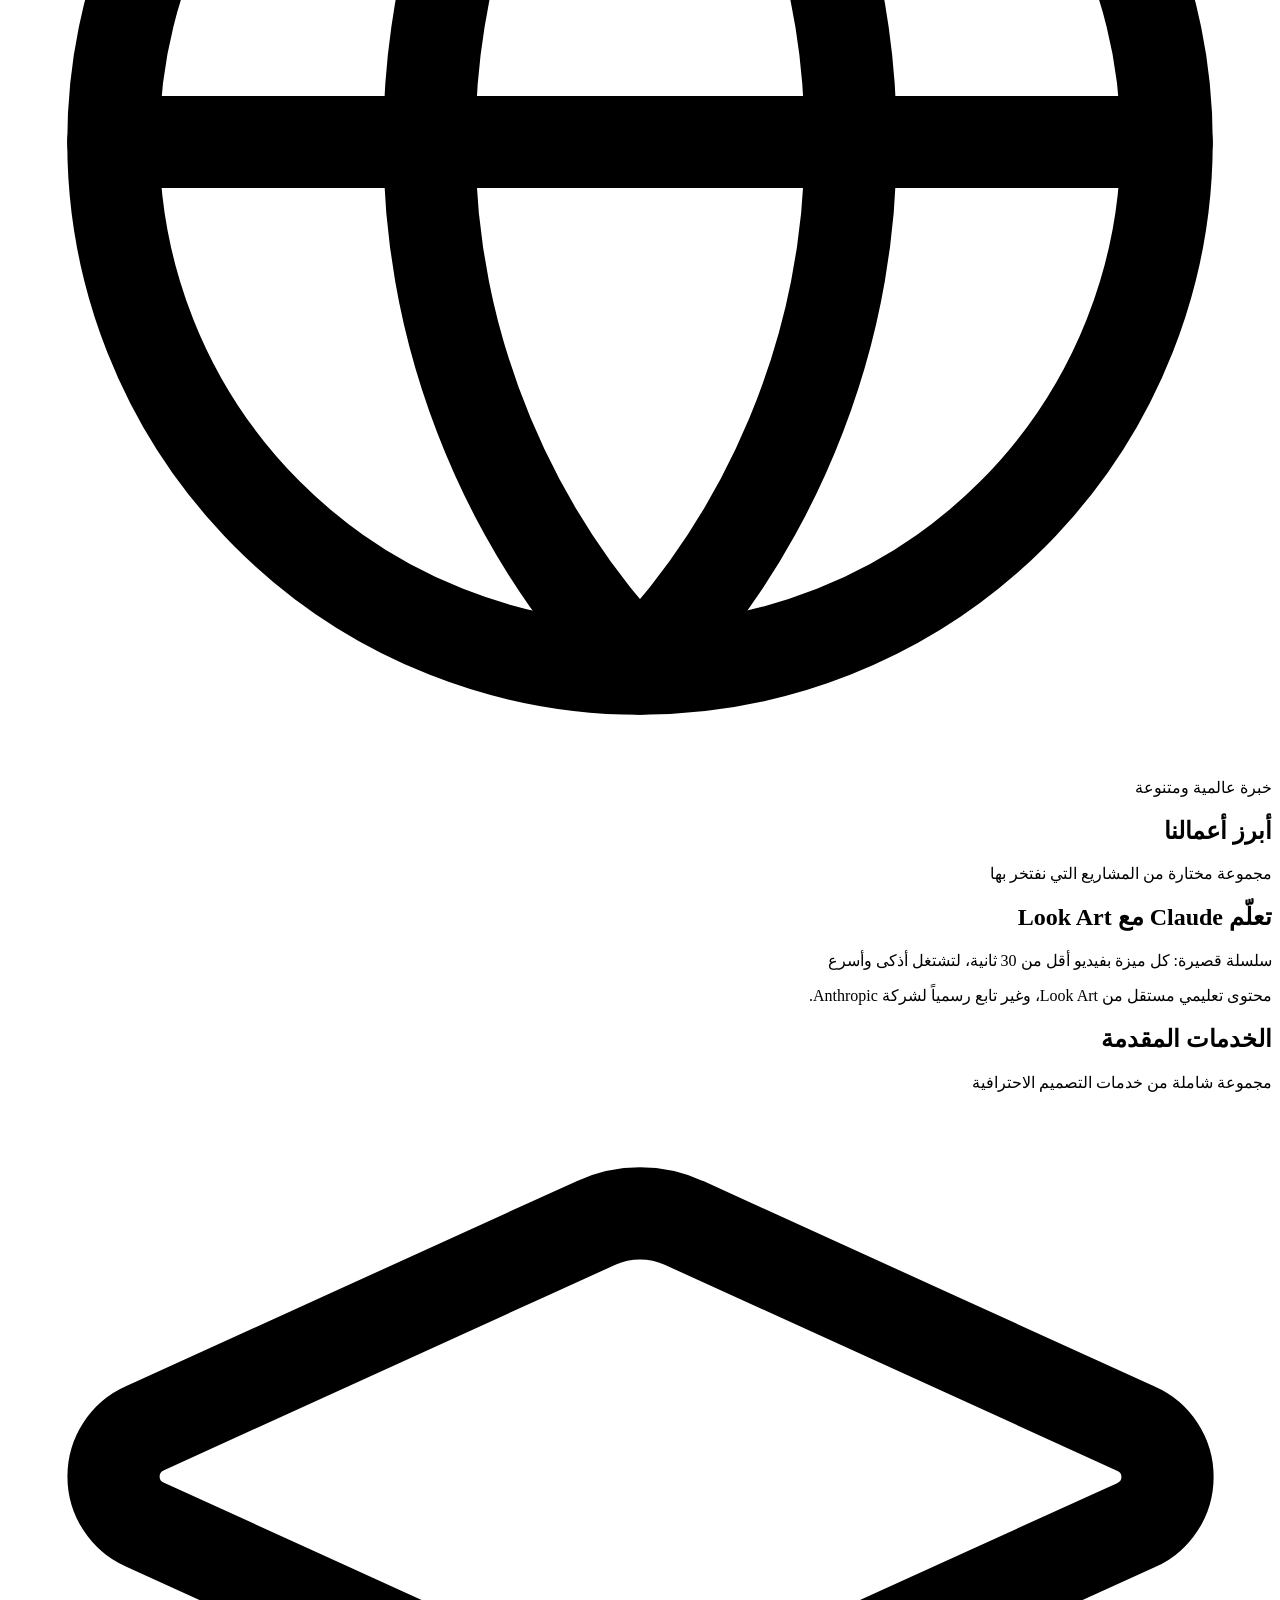
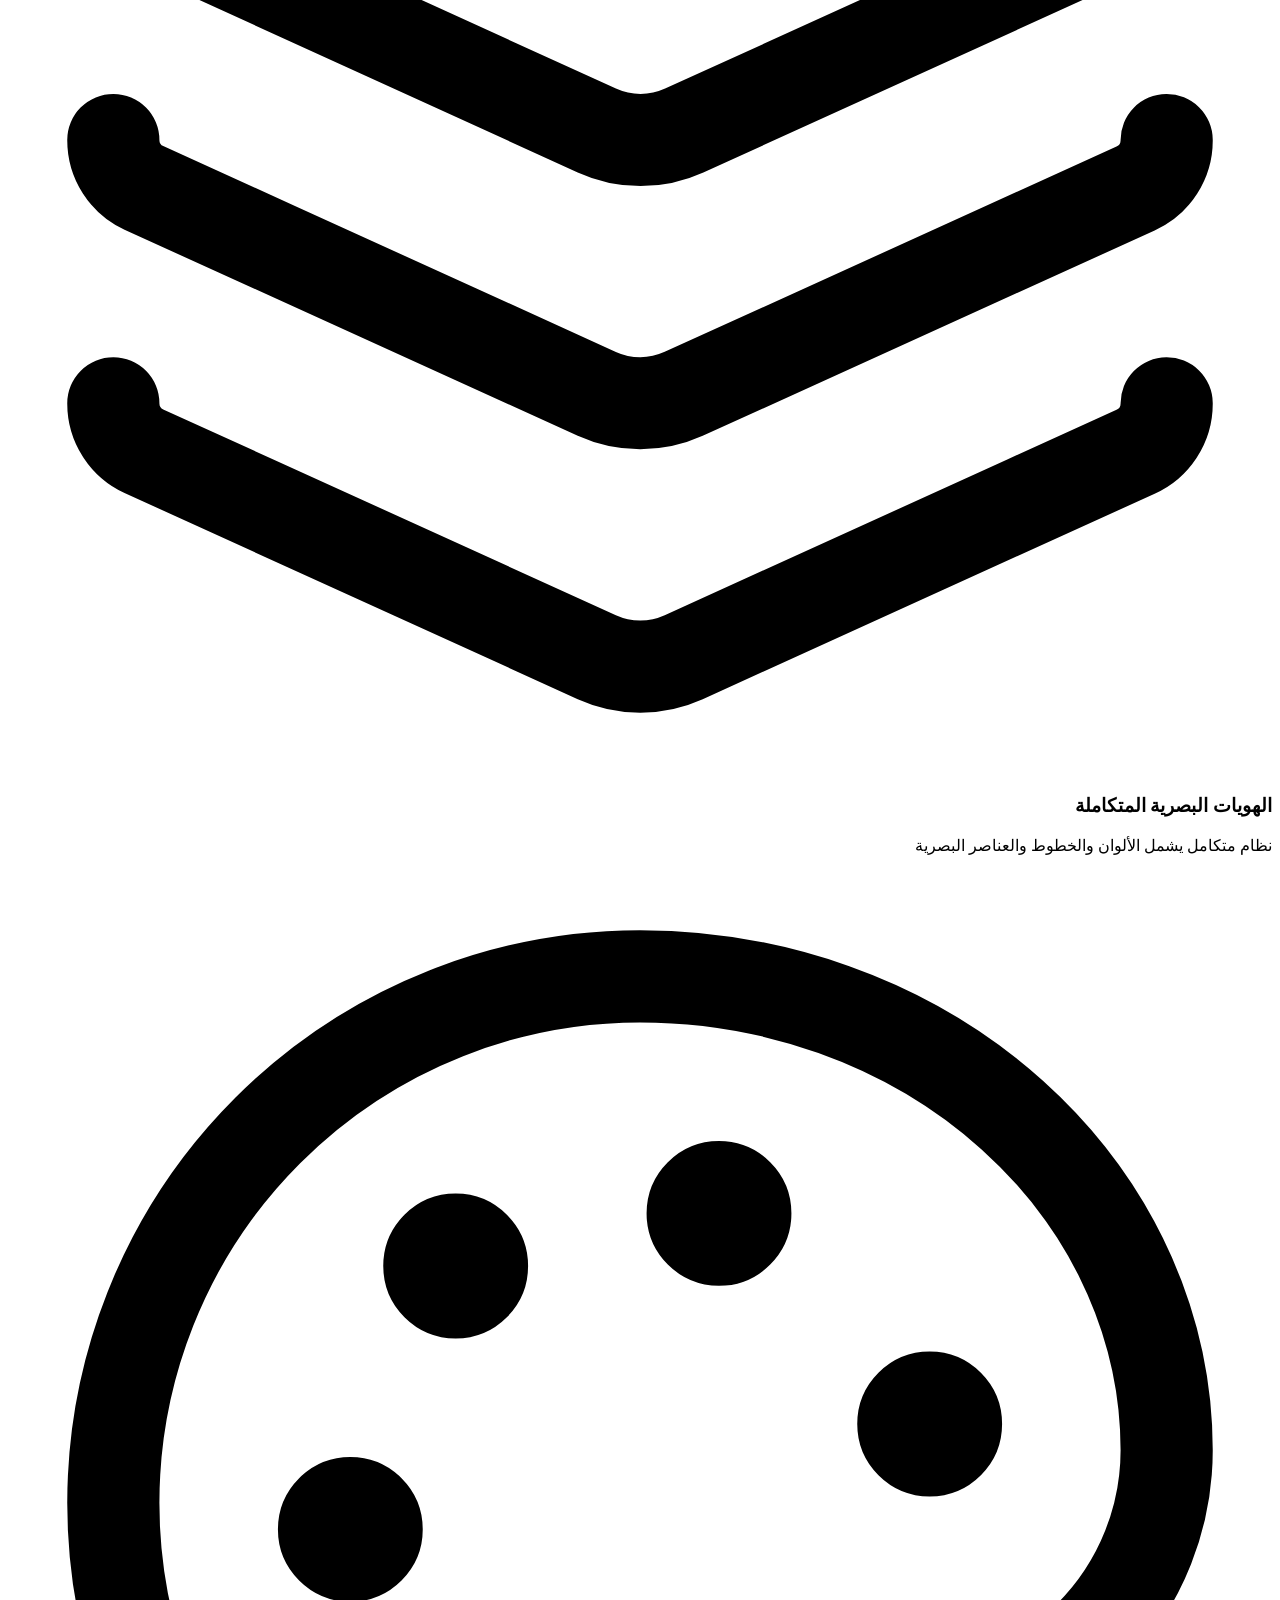
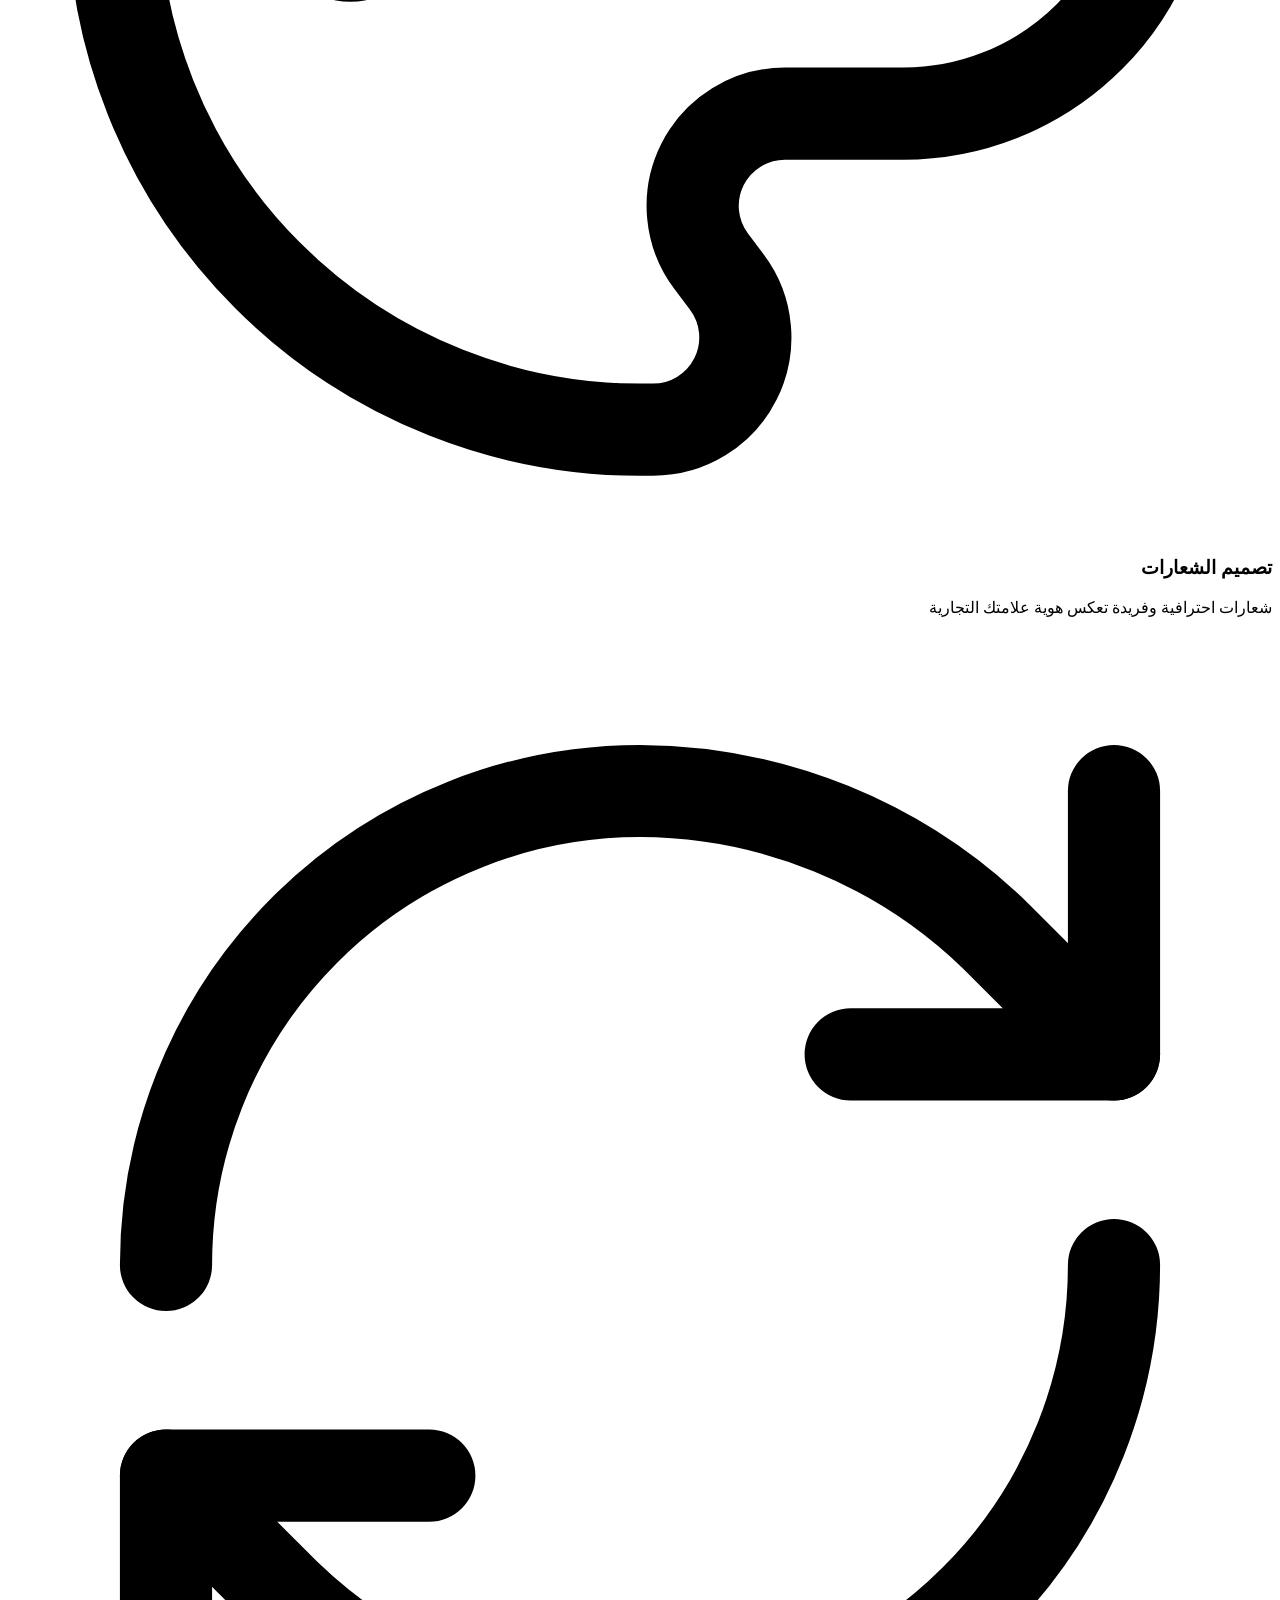
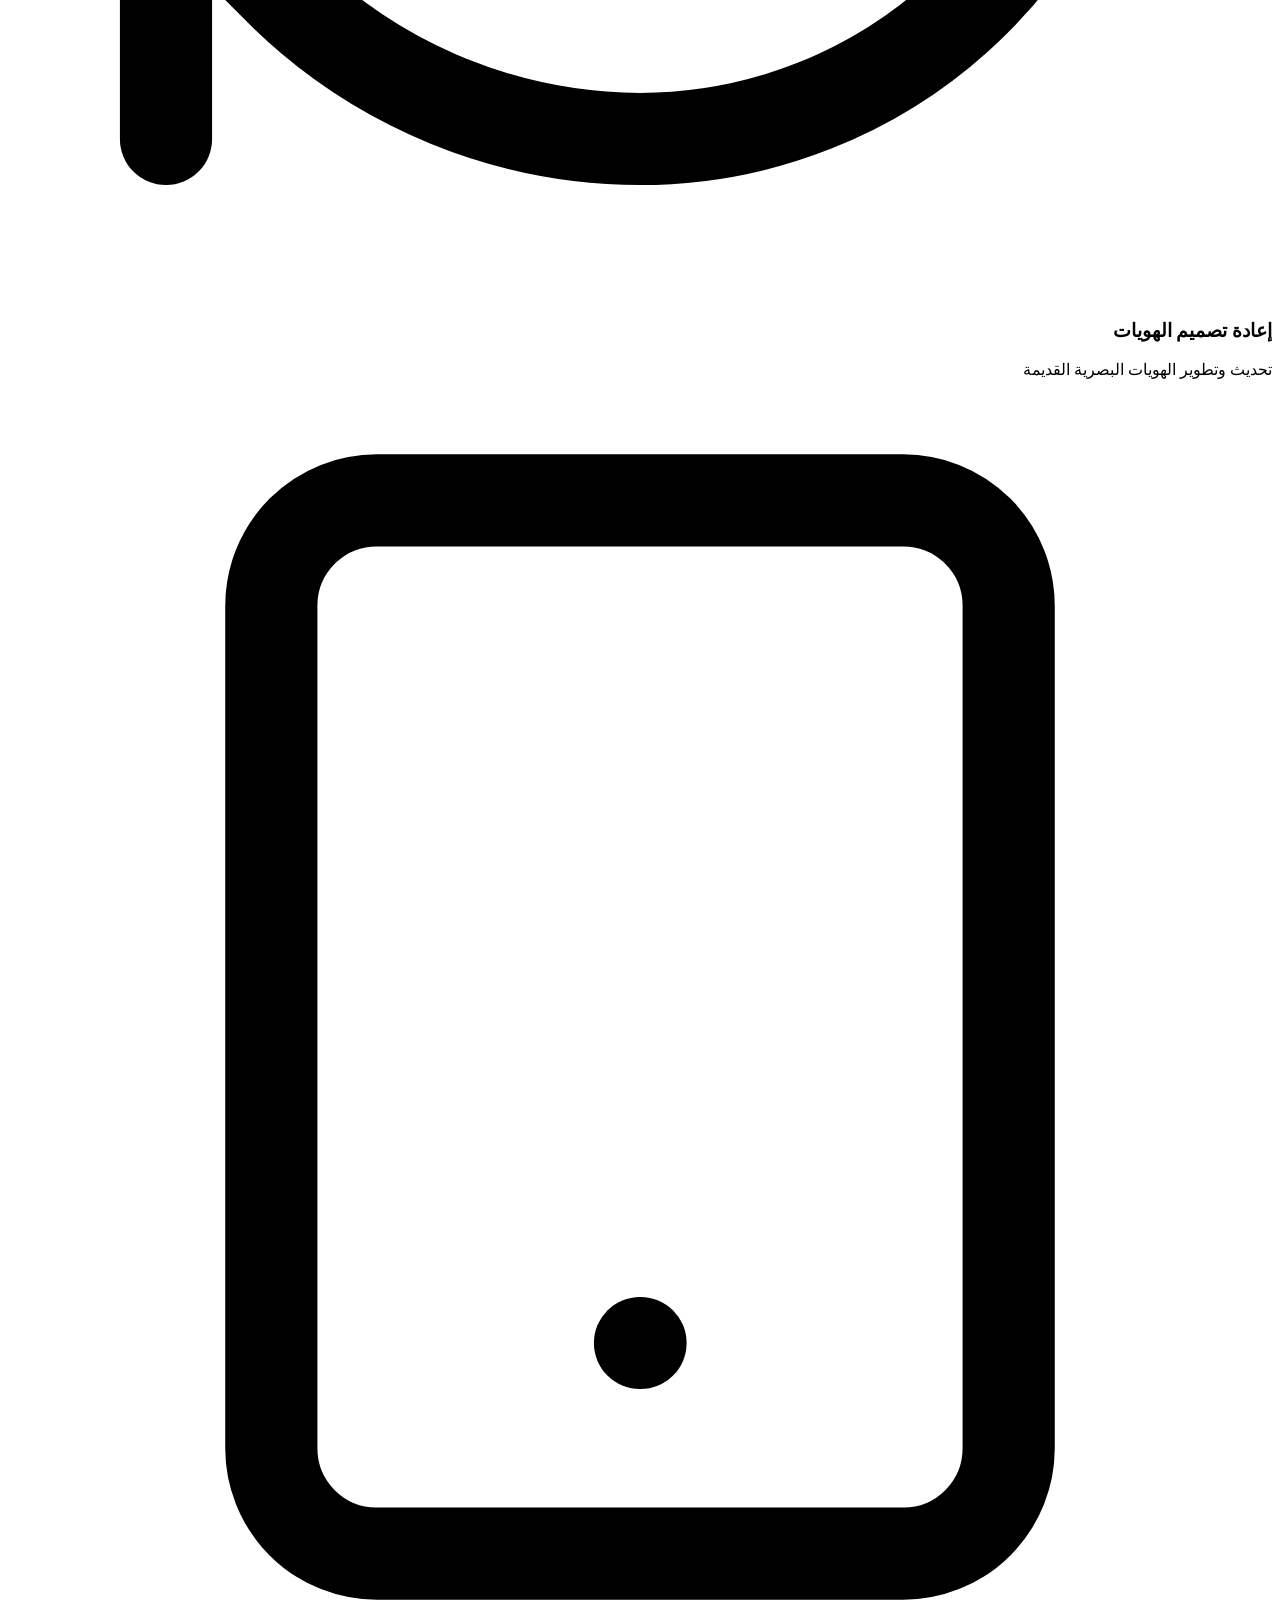
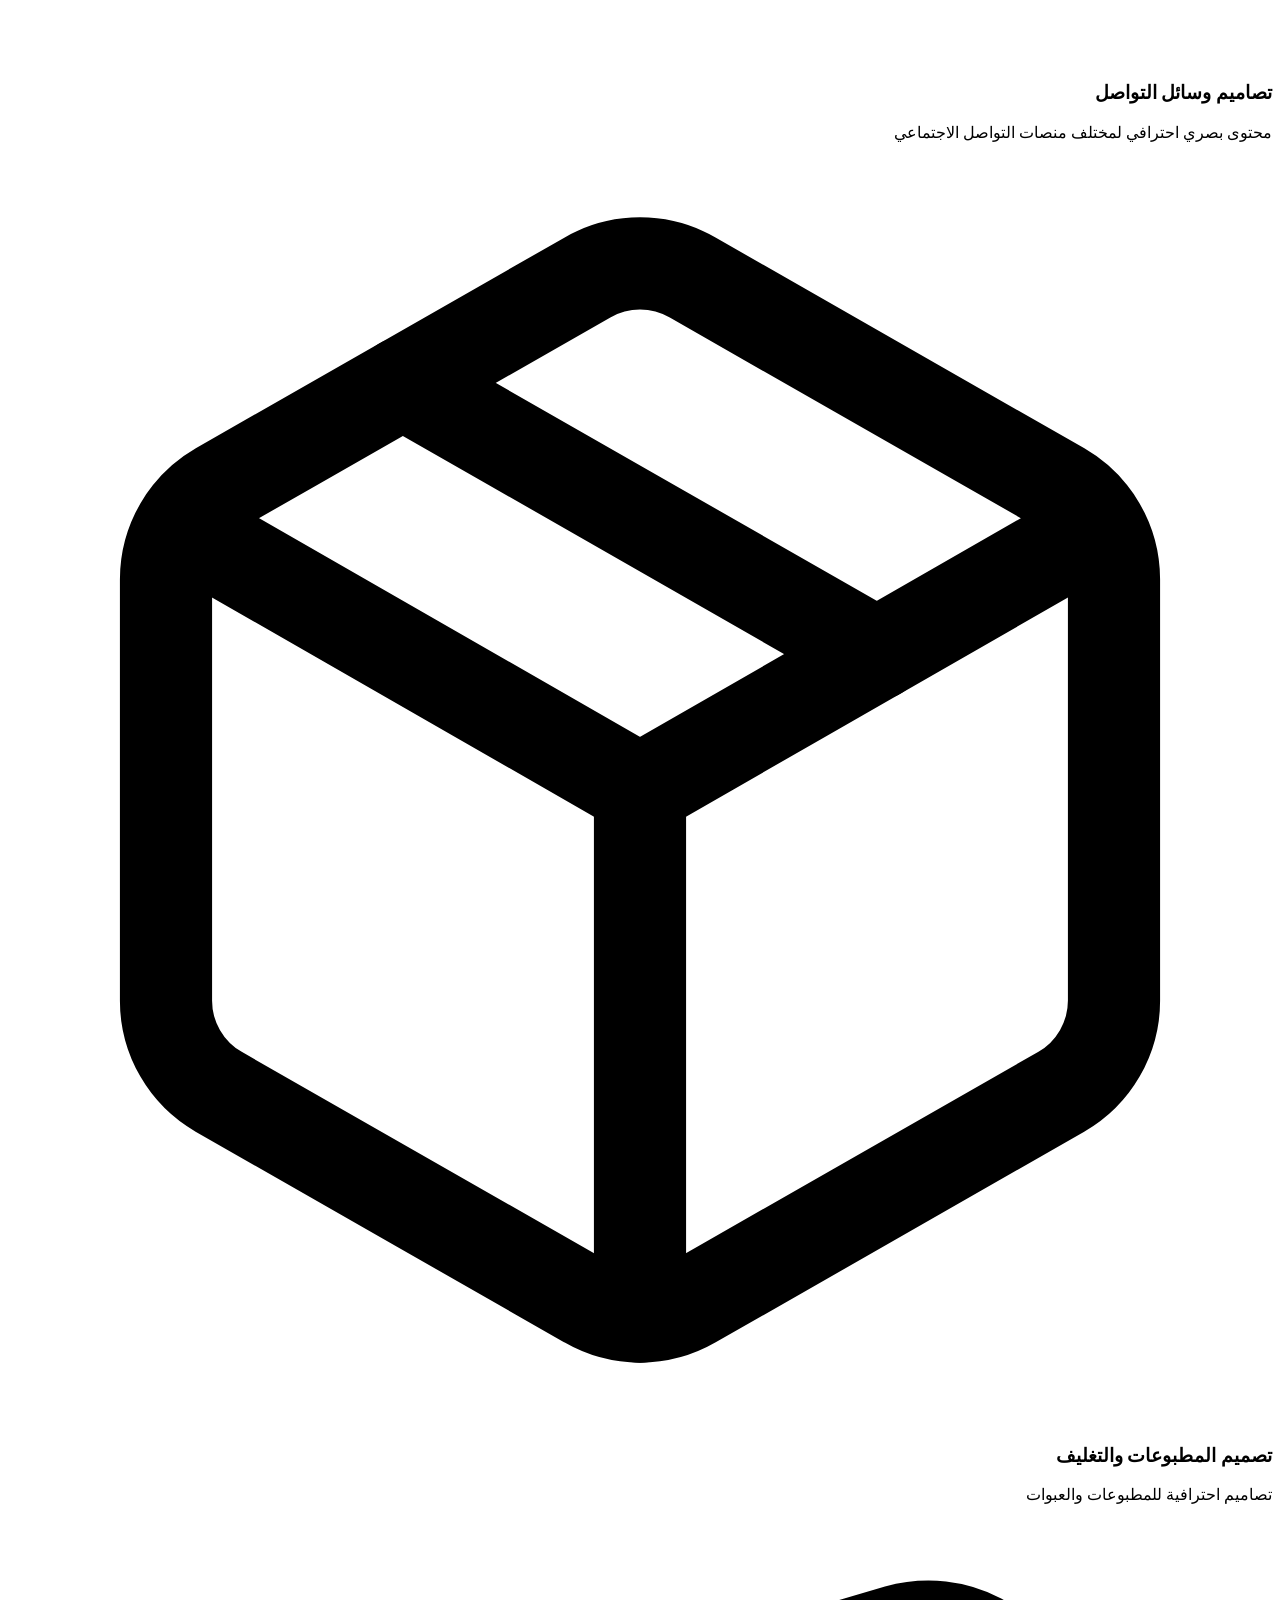
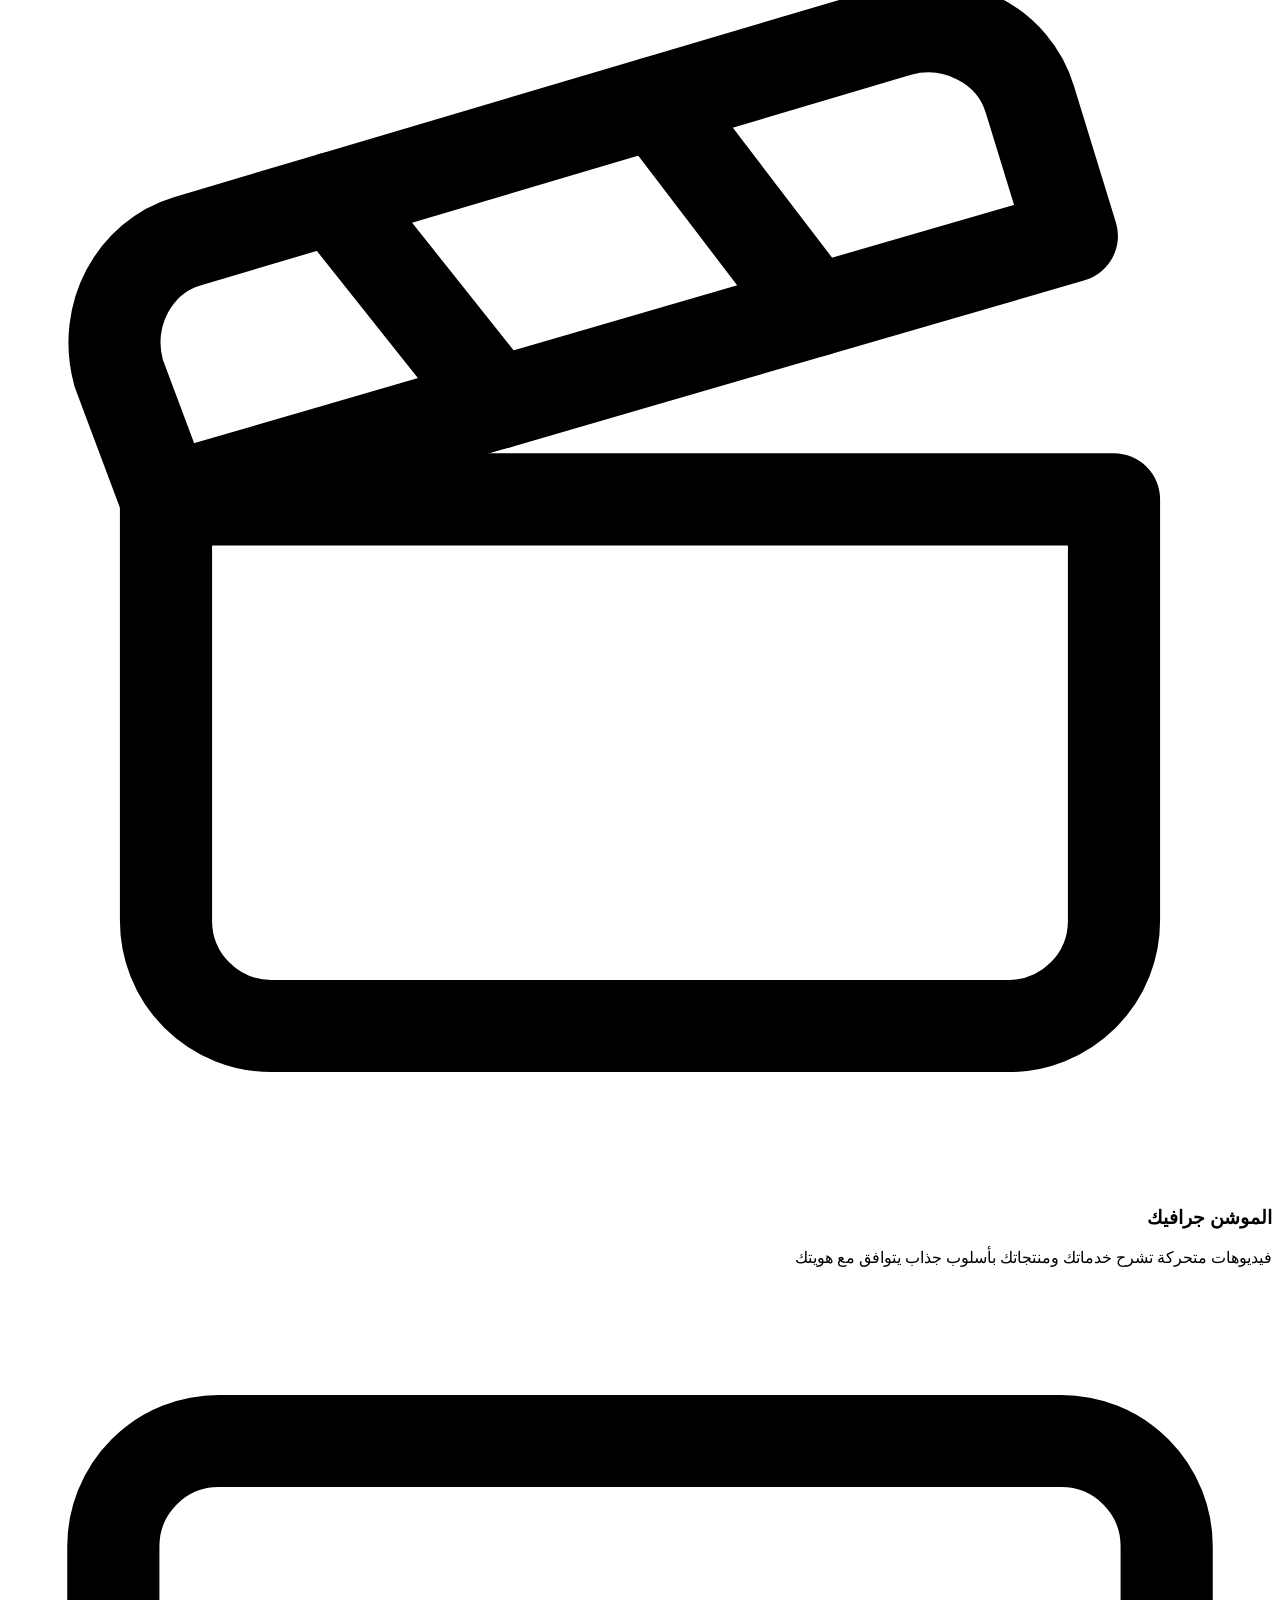
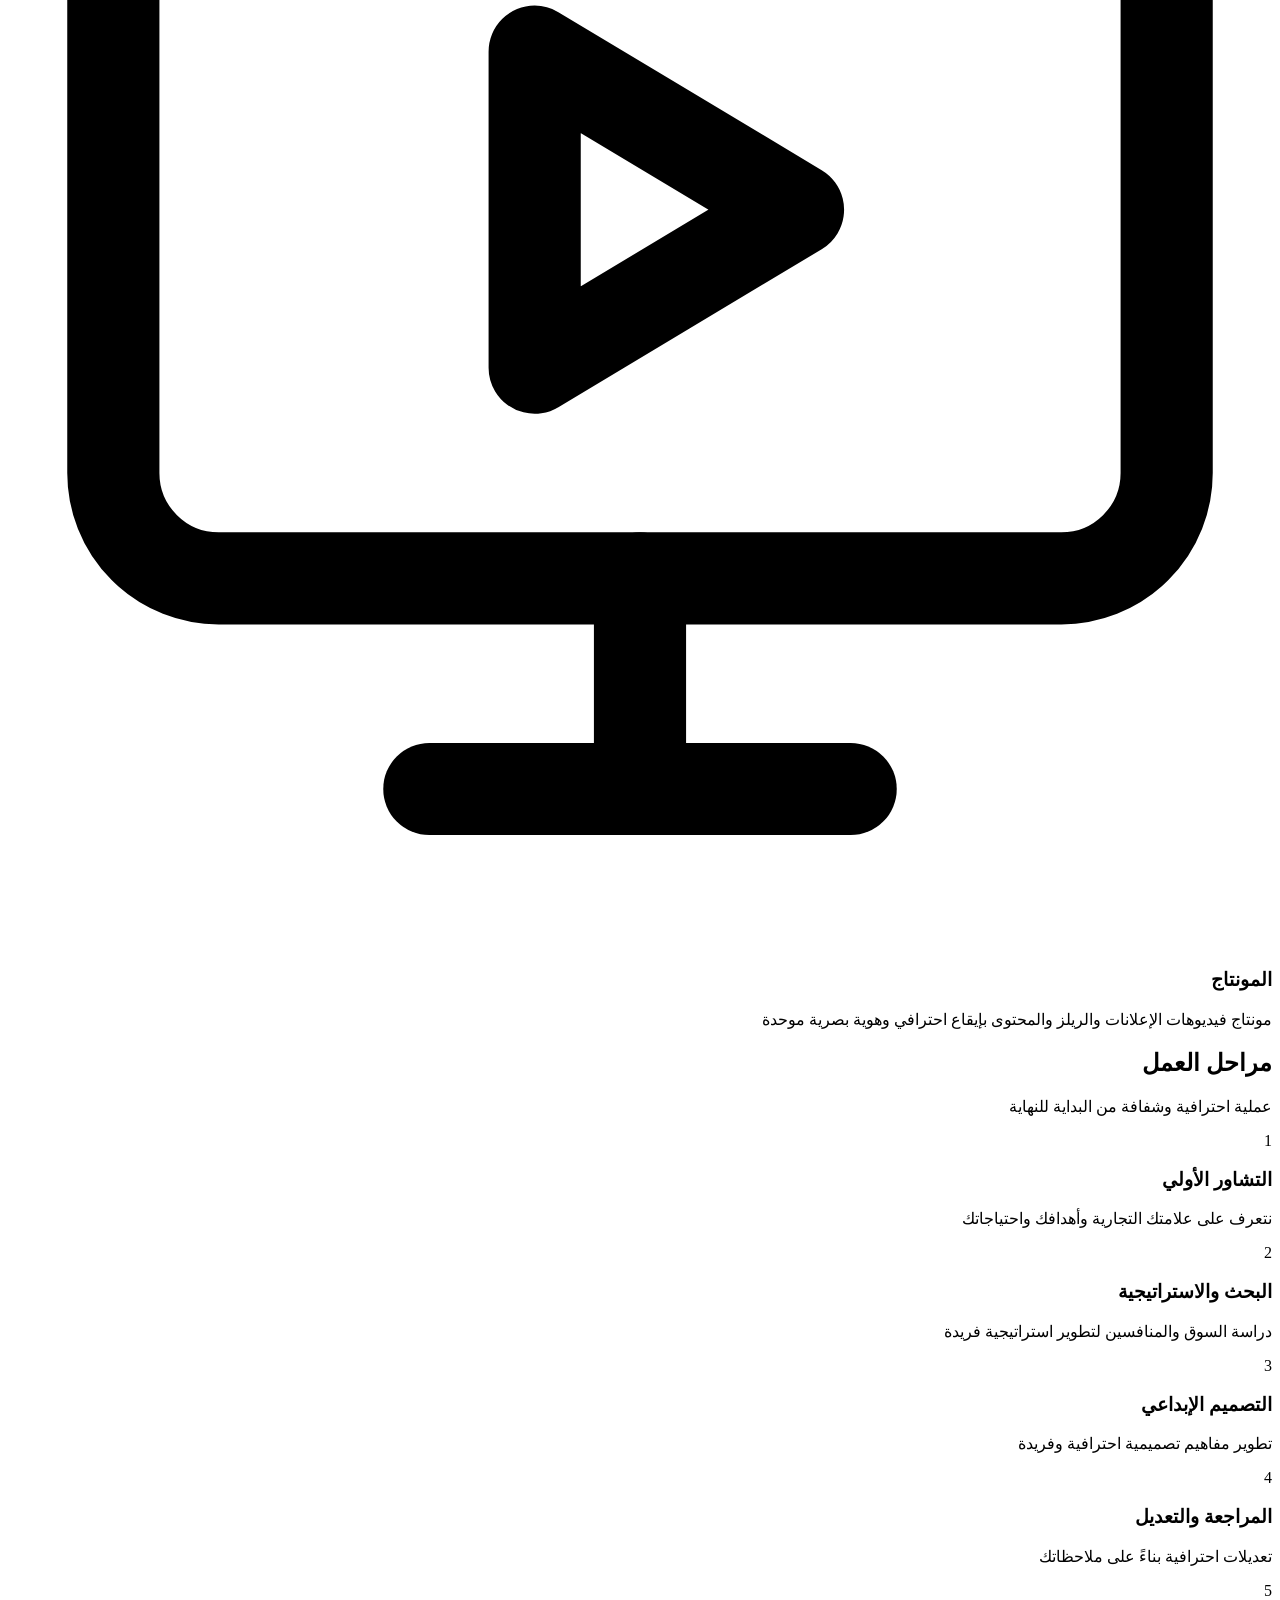
==== commit 52640285: "Add 'Learn Claude with Look Art' tutorial section (9 episodes) + fix section title reveal - New #lea" ====
--- a/index.html
+++ b/index.html
@@ -44,6 +44,7 @@
                 <a href="#portfolio" class="nav-link" data-i18n="nav.portfolio">أعمالنا</a>
                 <a href="#services" class="nav-link" data-i18n="nav.services">الخدمات</a>
                 <a href="#process" class="nav-link" data-i18n="nav.process">مراحل العمل</a>
+                <a href="#learn" class="nav-link" data-i18n="nav.learn">تعلّم</a>
                 <a href="#contact" class="cta-btn nav-btn" data-i18n="nav.contact">تواصل معنا</a>
             </div>
             <div class="menu-toggle" id="menuToggle">
@@ -56,6 +57,7 @@
 
     <!-- Hero Section -->
     <section class="hero" id="hero">
+        <div class="hero-orb hero-orb--a" aria-hidden="true"></div><div class="hero-orb hero-orb--b" aria-hidden="true"></div>
         <div class="hero-content">
             <div class="hero-text">
                 <h1 class="hero-title" data-i18n="hero.title">هويتك ليست مجرد شعار،<br><span class="highlight">بل الانطباع الذي يبقى</span></h1>
@@ -134,6 +136,16 @@
             <p class="section-subtitle" data-i18n="proof.subtitle">علامات تجارية وثقت بنا في بناء هويتها</p>
             <div class="proof-block" id="proofLogos" hidden></div>
             <div class="proof-block" id="proofTestimonials" hidden></div>
+        </div>
+    </section>
+
+    <!-- Learn Section -->
+    <section class="learn" id="learn">
+        <div class="container">
+            <h2 class="section-title" data-i18n="learn.title">تعلّم <span class="highlight">Claude</span> مع Look Art</h2>
+            <p class="section-subtitle" data-i18n="learn.subtitle">سلسلة قصيرة: كل ميزة بفيديو أقل من 30 ثانية، لتشتغل أذكى وأسرع</p>
+            <div class="learn-grid" id="learnGrid"></div>
+            <p class="learn-note" data-i18n="learn.note">محتوى تعليمي مستقل من Look Art، وغير تابع رسمياً لشركة Anthropic.</p>
         </div>
     </section>
 
@@ -384,5 +396,7 @@
     <script src="js/analytics.js"></script>
     <script src="js/main.js"></script>
     <script src="js/social-proof.js"></script>
+    <script src="js/learn.js"></script>
+    <script src="js/motion.js"></script>
 </body>
 </html>
--- a/css/style.css
+++ b/css/style.css
@@ -1314,3 +1314,120 @@
 @media (min-width: 1025px) {
     .services-grid .service-card:last-child:nth-child(3n+1) { grid-column: 2; }
 }
+
+/* ===================== Motion layer (js/motion.js) ===================== */
+:root { --ease-out: cubic-bezier(.16, 1, .3, 1); }
+
+/* scroll progress */
+.scroll-progress { position: fixed; inset: 0 0 auto 0; height: 3px; z-index: 2000; transform-origin: right; transform: scaleX(0);
+    background: linear-gradient(90deg, #7B4FFB, #B77CEB); pointer-events: none; }
+html[dir="ltr"] .scroll-progress { transform-origin: left; }
+
+/* navbar on scroll */
+.navbar { transition: background .4s ease, backdrop-filter .4s ease, padding .4s var(--ease-out), box-shadow .4s ease; }
+.navbar.scrolled { background: rgba(7, 3, 15, .72); backdrop-filter: blur(14px) saturate(140%); -webkit-backdrop-filter: blur(14px) saturate(140%); box-shadow: 0 10px 30px rgba(0,0,0,.35); }
+
+/* hero orbs */
+.hero { position: relative; overflow: hidden; isolation: isolate; }
+.hero-orb { position: absolute; border-radius: 50%; filter: blur(70px); z-index: -1; pointer-events: none; will-change: transform, translate; }
+.hero-orb--a { width: 520px; height: 520px; top: -120px; inset-inline-start: -140px; background: radial-gradient(circle, rgba(123,79,251,.55), transparent 65%); animation: orbA 16s ease-in-out infinite alternate; }
+.hero-orb--b { width: 420px; height: 420px; bottom: -160px; inset-inline-end: -120px; background: radial-gradient(circle, rgba(183,124,235,.35), transparent 65%); animation: orbB 20s ease-in-out infinite alternate; }
+@keyframes orbA { to { transform: translate(120px, 60px) scale(1.15); } }
+@keyframes orbB { to { transform: translate(-90px, -70px) scale(1.2); } }
+
+/* hero entrance */
+.motion-ready:not(.reduce-motion) .hero .hero-title,
+.motion-ready:not(.reduce-motion) .hero .hero-subtitle,
+.motion-ready:not(.reduce-motion) .hero .hero-buttons > *,
+.motion-ready:not(.reduce-motion) .hero .stat {
+    opacity: 0; transform: translateY(28px); filter: blur(8px);
+    transition: opacity .9s var(--ease-out), transform 1.1s var(--ease-out), filter .9s var(--ease-out);
+}
+.hero.is-in .hero-title { opacity: 1 !important; transform: none !important; filter: none !important; }
+.hero.is-in .hero-subtitle { opacity: 1 !important; transform: none !important; filter: none !important; transition-delay: .18s; }
+.hero.is-in .hero-buttons > * { opacity: 1 !important; transform: none !important; filter: none !important; }
+.hero.is-in .hero-buttons > *:nth-child(1) { transition-delay: .32s; }
+.hero.is-in .hero-buttons > *:nth-child(2) { transition-delay: .42s; }
+.hero.is-in .stat { opacity: 1 !important; transform: none !important; filter: none !important; }
+.hero.is-in .stat:nth-child(1) { transition-delay: .55s; } .hero.is-in .stat:nth-child(2) { transition-delay: .65s; } .hero.is-in .stat:nth-child(3) { transition-delay: .75s; }
+.hero .highlight { background: linear-gradient(90deg, #B77CEB, #7B4FFB, #D9B8FF, #B77CEB); background-size: 300% 100%; -webkit-background-clip: text; background-clip: text; color: transparent; animation: shimmer 8s linear infinite; }
+@keyframes shimmer { to { background-position: 300% 0; } }
+
+/* generic reveal */
+.rv { opacity: 0; transform: translateY(34px); transition: opacity .8s var(--ease-out), transform 1s var(--ease-out); transition-delay: var(--d, 0ms); }
+.rv.in { opacity: 1; transform: none; }
+.section-title.rv { transform: translateY(24px); filter: blur(6px); transition: opacity .8s var(--ease-out), transform 1s var(--ease-out), filter .8s var(--ease-out); }
+.section-title.rv.in { filter: none; }
+
+/* portfolio cards */
+.portfolio-item.rv-card { transform: translateY(40px) scale(.97); }
+.portfolio-item.rv-card.in { transform: perspective(900px) rotateX(var(--rx, 0deg)) rotateY(var(--ry, 0deg)); transition: opacity .8s var(--ease-out) var(--d, 0ms), transform .6s var(--ease-out), box-shadow .4s ease, border-color .4s ease; }
+.portfolio-item { position: relative; transform-style: preserve-3d; }
+.portfolio-item::after { content: ""; position: absolute; inset: 0; border-radius: inherit; pointer-events: none; opacity: 0; transition: opacity .4s ease;
+    background: radial-gradient(420px circle at var(--mx, 50%) var(--my, 50%), rgba(183,124,235,.18), transparent 45%); }
+.portfolio-item:hover::after { opacity: 1; }
+.portfolio-image { overflow: hidden; }
+.portfolio-image img { transition: transform 1.1s var(--ease-out), opacity .5s ease !important; }
+.portfolio-item:hover .portfolio-image img { transform: scale(1.07); }
+.filter-btn { transition: background .3s ease, color .3s ease, transform .3s var(--ease-out); }
+.filter-btn:active { transform: scale(.94); }
+
+/* service cards */
+.service-card { transition: transform .5s var(--ease-out), box-shadow .4s ease, border-color .4s ease, opacity .8s var(--ease-out) var(--d, 0ms); }
+.service-card:hover { transform: translateY(-8px); }
+.service-card .service-icon { transition: transform .6s var(--ease-out); }
+.service-card:hover .service-icon { transform: rotate(-8deg) scale(1.1); }
+
+/* timeline draw */
+.timeline { position: relative; --draw: 0; }
+.timeline::after { content: ""; position: absolute; top: var(--lt, 0px); height: var(--lh, 100%); left: var(--lx, 28px); width: 2px; margin-left: -1px; z-index: 0; transform-origin: top; transform: scaleY(var(--draw));
+    background: linear-gradient(#B77CEB, #7B4FFB); border-radius: 2px; pointer-events: none; }
+.timeline-marker { position: relative; z-index: 1; transition: transform .5s var(--ease-out), box-shadow .5s ease; }
+.timeline-item.in .timeline-marker { animation: pop .7s var(--ease-out) calc(var(--d, 0ms) + 150ms) both; }
+@keyframes pop { 0% { transform: scale(.4); } 60% { transform: scale(1.15); } 100% { transform: scale(1); } }
+
+/* buttons */
+.cta-btn { transition: transform .35s var(--ease-out), box-shadow .3s ease, background .3s ease; }
+.cta-btn.primary { position: relative; overflow: hidden; }
+.cta-btn.primary::before { content: ""; position: absolute; inset: 0; background: linear-gradient(110deg, transparent 30%, rgba(255,255,255,.28) 50%, transparent 70%); transform: translateX(-120%); transition: transform .8s var(--ease-out); }
+.cta-btn.primary:hover::before { transform: translateX(120%); }
+
+/* modal */
+.project-modal { animation: fadeBg .35s ease both; }
+.project-modal .modal-content { animation: modalIn .6s var(--ease-out) both; }
+@keyframes fadeBg { from { background: transparent; backdrop-filter: blur(0); } }
+@keyframes modalIn { from { opacity: 0; transform: translateY(40px) scale(.97); } }
+.project-gallery > * { animation: galIn .7s var(--ease-out) both; }
+.project-gallery > *:nth-child(2) { animation-delay: .06s; } .project-gallery > *:nth-child(3) { animation-delay: .12s; }
+.project-gallery > *:nth-child(4) { animation-delay: .18s; } .project-gallery > *:nth-child(n+5) { animation-delay: .24s; }
+@keyframes galIn { from { opacity: 0; transform: translateY(24px); } }
+
+@media (max-width: 768px) {
+    .hero-orb--a { width: 320px; height: 320px; } .hero-orb--b { width: 260px; height: 260px; }
+    .timeline::after { display: none; }
+}
+@media (prefers-reduced-motion: reduce) {
+    .hero-orb, .hero .highlight { animation: none !important; }
+    .rv { opacity: 1 !important; transform: none !important; clip-path: none !important; }
+}
+
+/* ===================== Learn section ===================== */
+.learn { padding: 100px 0; background: linear-gradient(180deg, transparent, rgba(123,79,251,.06), transparent); }
+.learn-grid { display: grid; grid-template-columns: repeat(auto-fill, minmax(190px, 1fr)); gap: 22px; margin-top: 50px; }
+.learn-card { all: unset; cursor: pointer; display: flex; flex-direction: column; border-radius: 16px; overflow: hidden; background: var(--surface, #160a28); border: 1px solid var(--border-color, #2a1b45);
+    transition: transform .5s cubic-bezier(.16,1,.3,1), border-color .3s ease, box-shadow .4s ease, opacity .8s cubic-bezier(.16,1,.3,1) var(--d,0ms); }
+.learn-card:hover, .learn-card:focus-visible { transform: translateY(-6px); border-color: var(--primary-light, #B77CEB); box-shadow: 0 14px 34px rgba(123,79,251,.3); }
+.learn-card:focus-visible { outline: 2px solid #B77CEB; outline-offset: 3px; }
+.learn-thumb { position: relative; aspect-ratio: 9/14; overflow: hidden; background: #0b0614; }
+.learn-thumb img { width: 100%; height: 100%; object-fit: cover; object-position: center 20%; transition: transform 1s cubic-bezier(.16,1,.3,1); }
+.learn-card:hover .learn-thumb img { transform: scale(1.06); }
+.learn-play { position: absolute; inset-inline-start: 12px; bottom: 12px; width: 40px; height: 40px; border-radius: 50%; display: flex; align-items: center; justify-content: center;
+    background: rgba(123,79,251,.92); color: #fff; font-size: 14px; padding-left: 3px; box-shadow: 0 6px 18px rgba(0,0,0,.4); transition: transform .4s cubic-bezier(.16,1,.3,1); }
+.learn-card:hover .learn-play { transform: scale(1.12); }
+.learn-meta { display: flex; flex-direction: column; gap: 6px; padding: 14px 16px 18px; }
+.learn-ep { font-size: .72rem; letter-spacing: .08em; color: var(--primary-light, #B77CEB); font-weight: 700; }
+.learn-title { color: #fff; font-weight: 700; font-size: 1rem; line-height: 1.4; }
+.learn-desc { color: var(--muted, #B8A9CF); font-size: .85rem; line-height: 1.6; }
+.learn-note { text-align: center; color: var(--muted, #B8A9CF); opacity: .7; font-size: .8rem; margin-top: 30px; }
+.learn-nav { display: flex; justify-content: space-between; margin-top: 16px; }
+@media (max-width: 600px) { .learn-grid { grid-template-columns: repeat(2, 1fr); gap: 12px; } .learn-meta { padding: 10px 12px 14px; } .learn-desc { display: none; } }
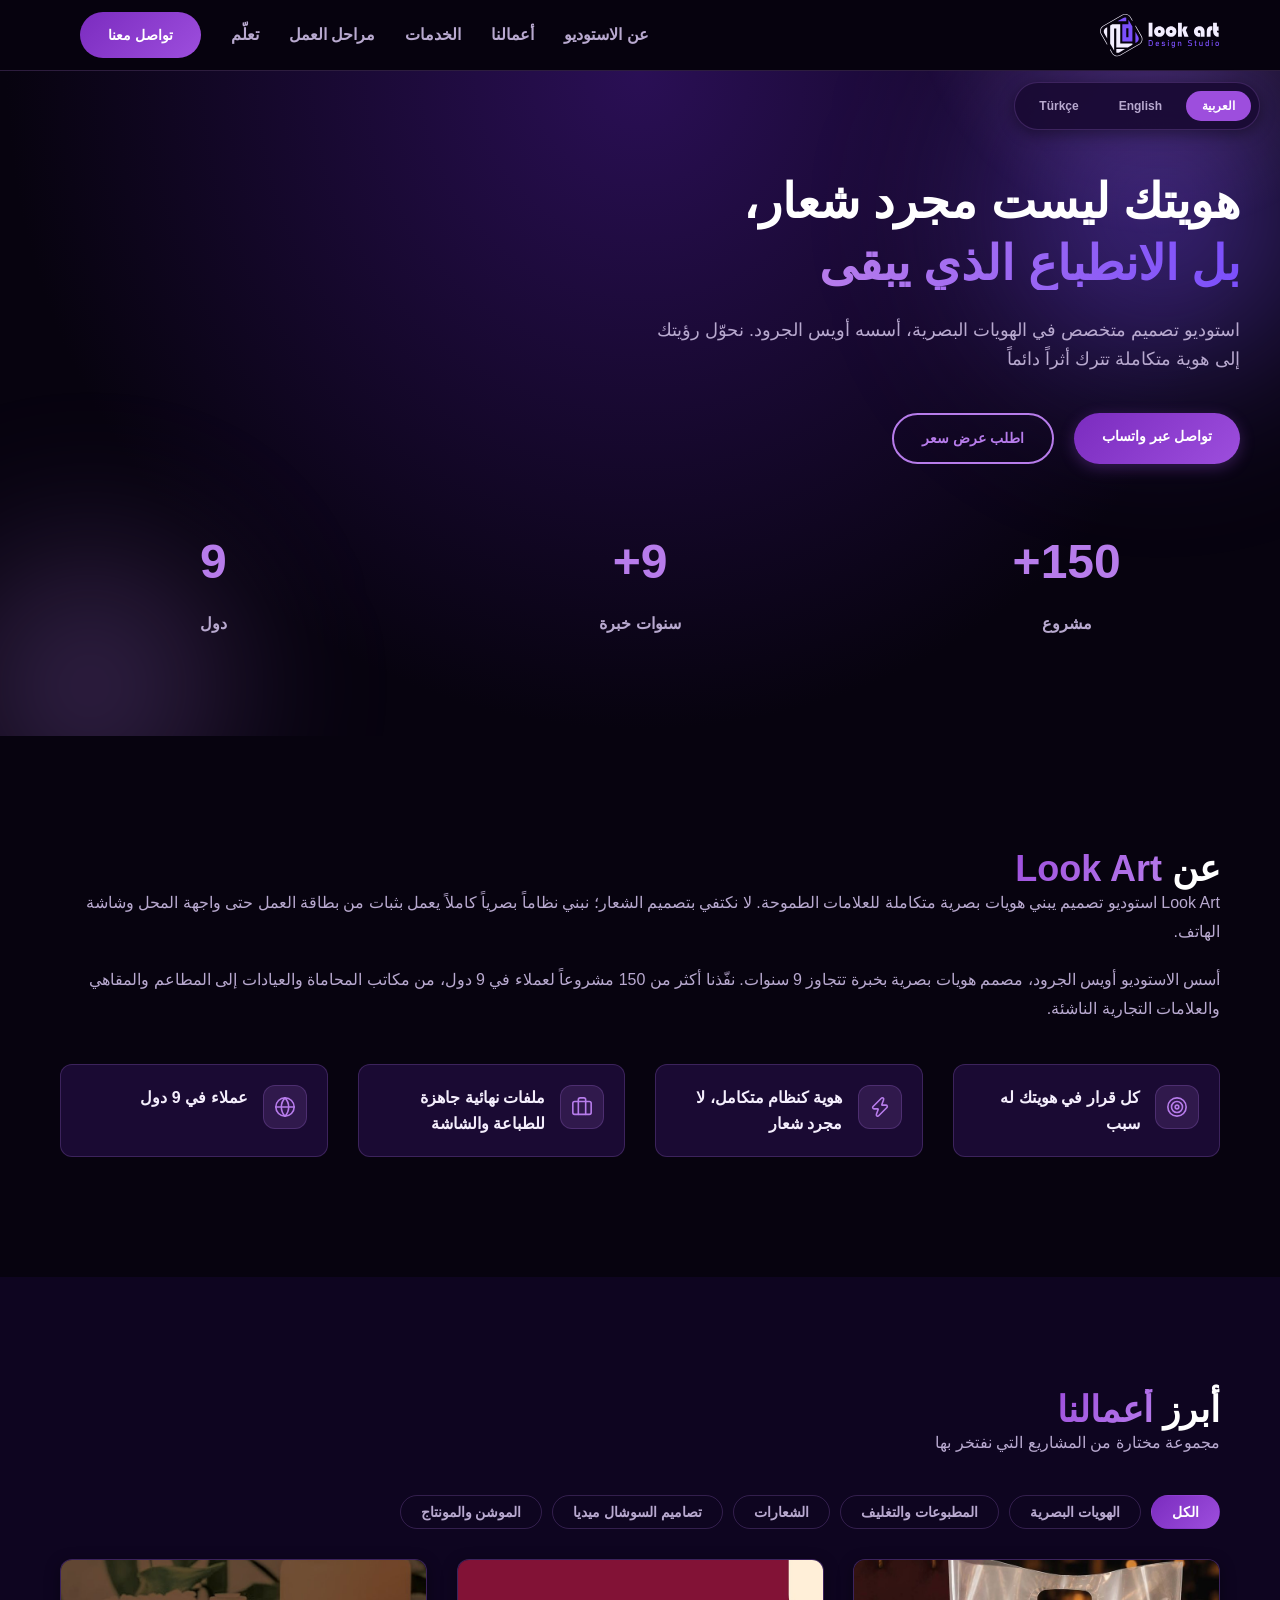
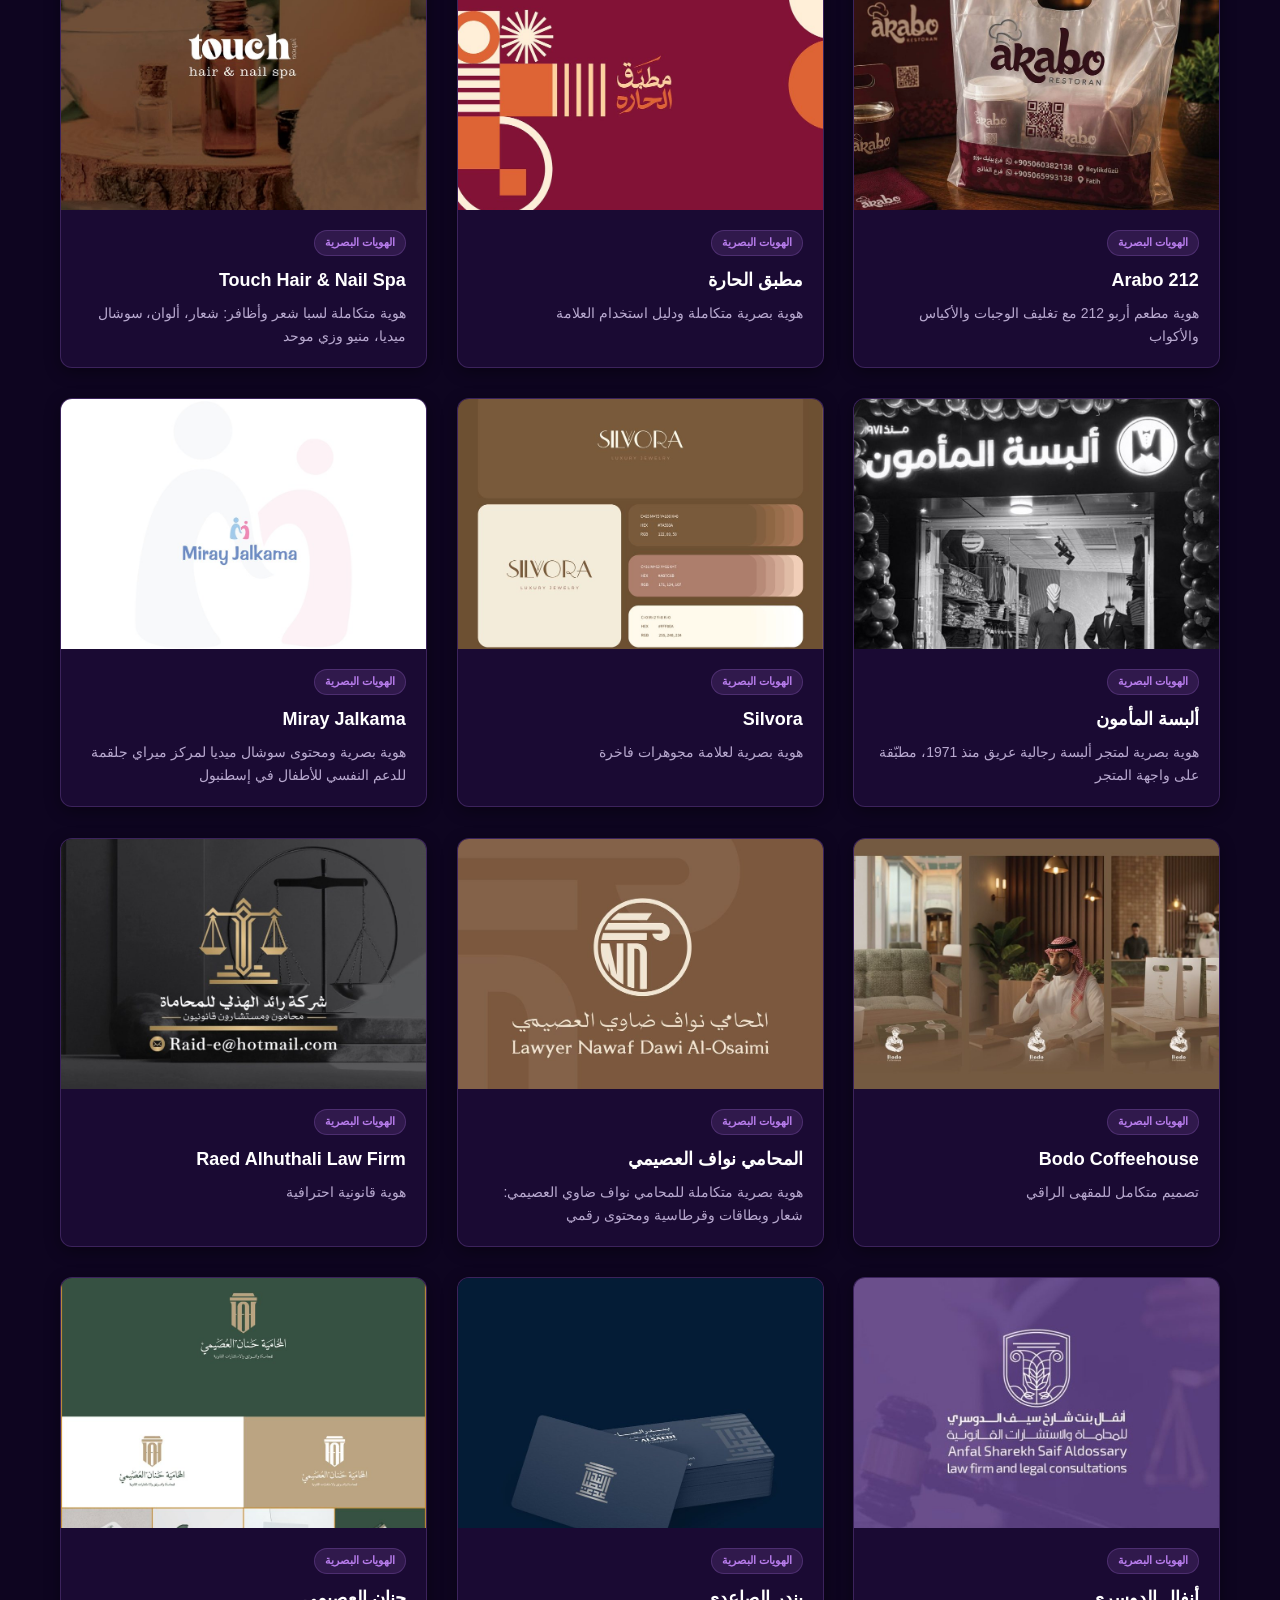
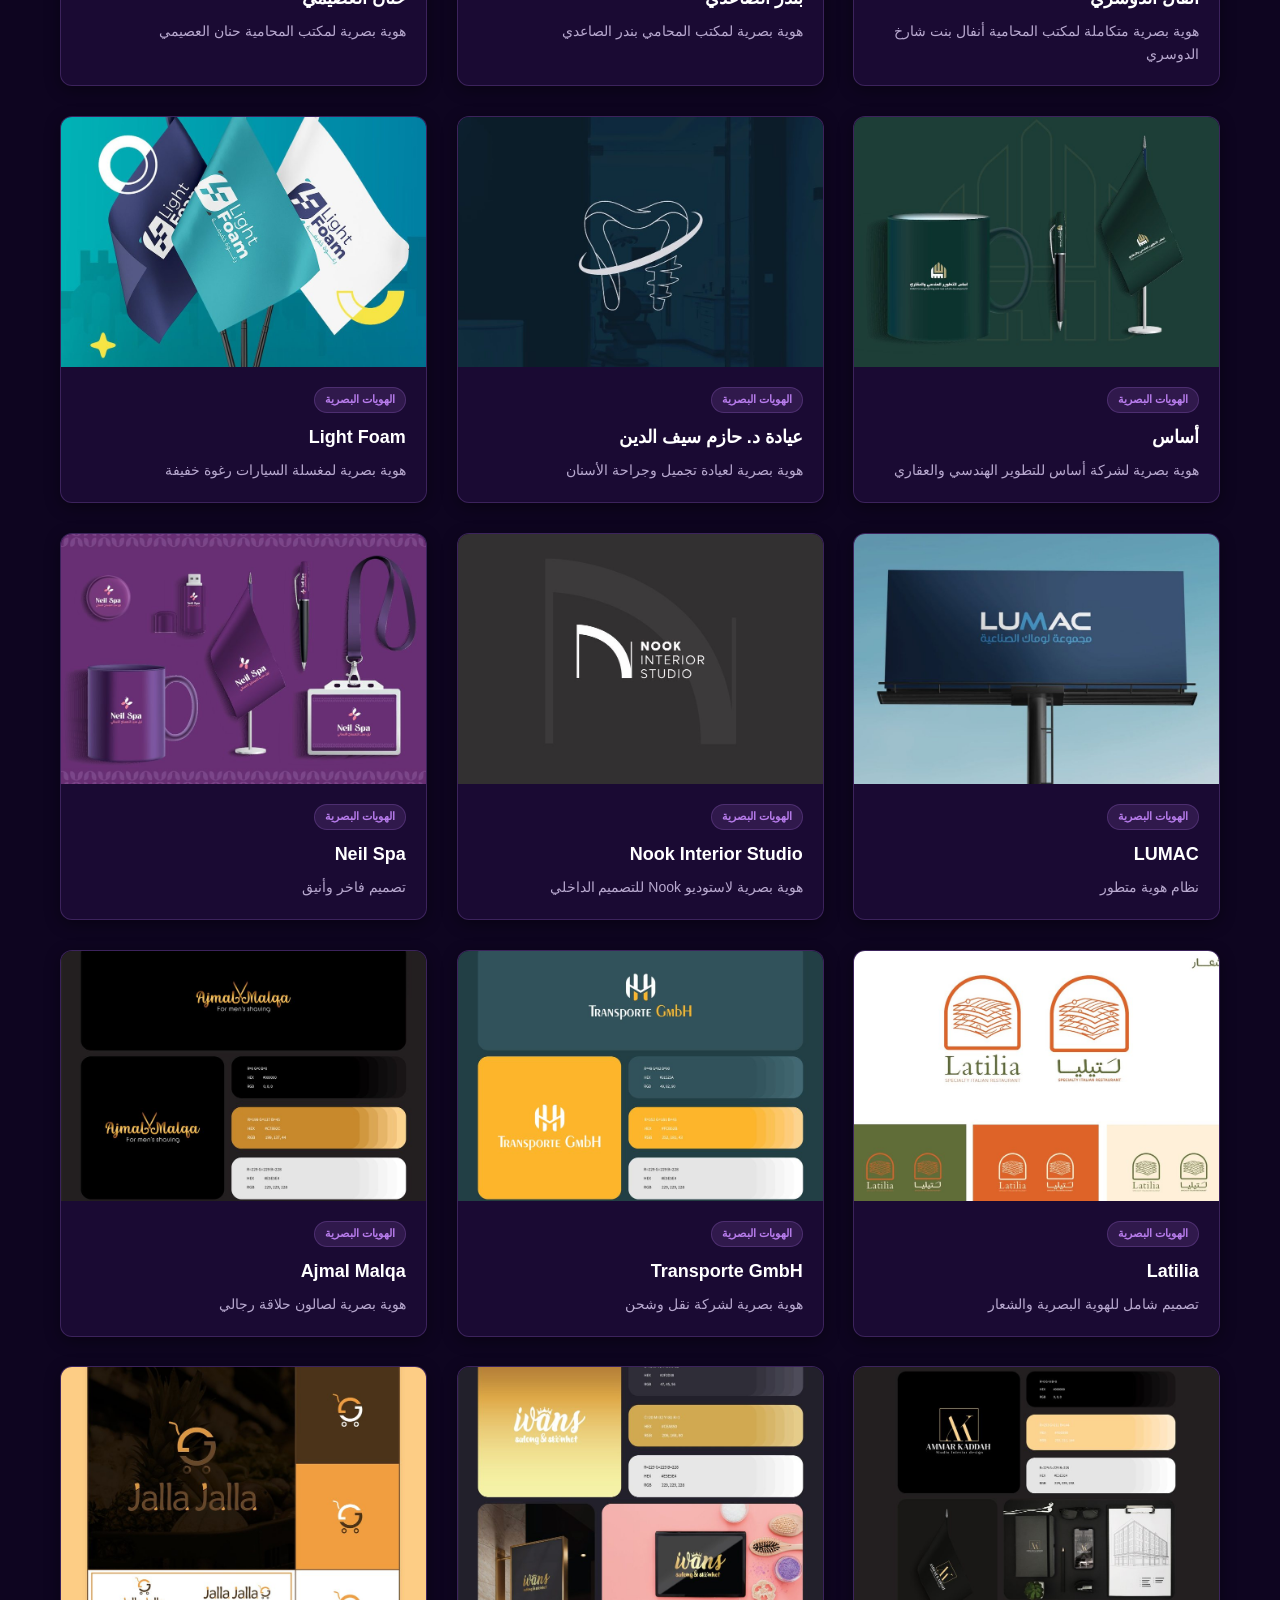
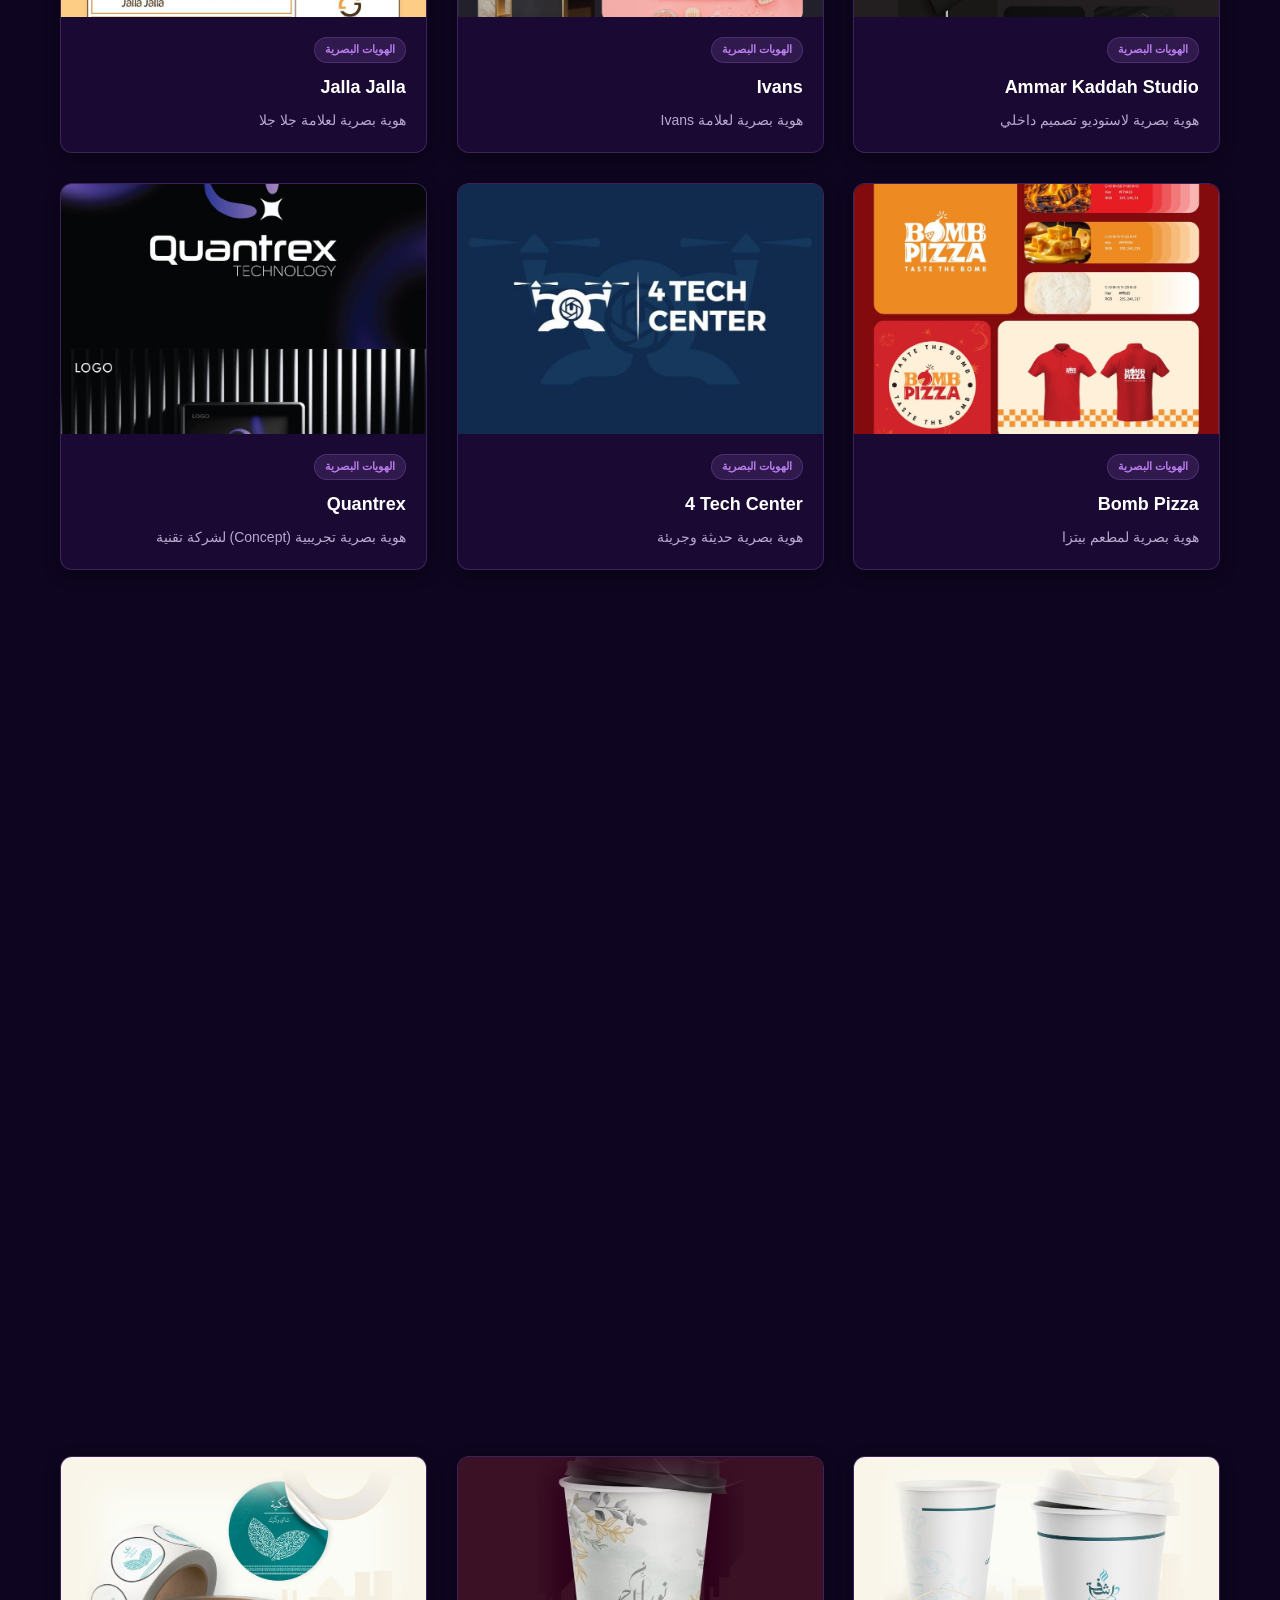
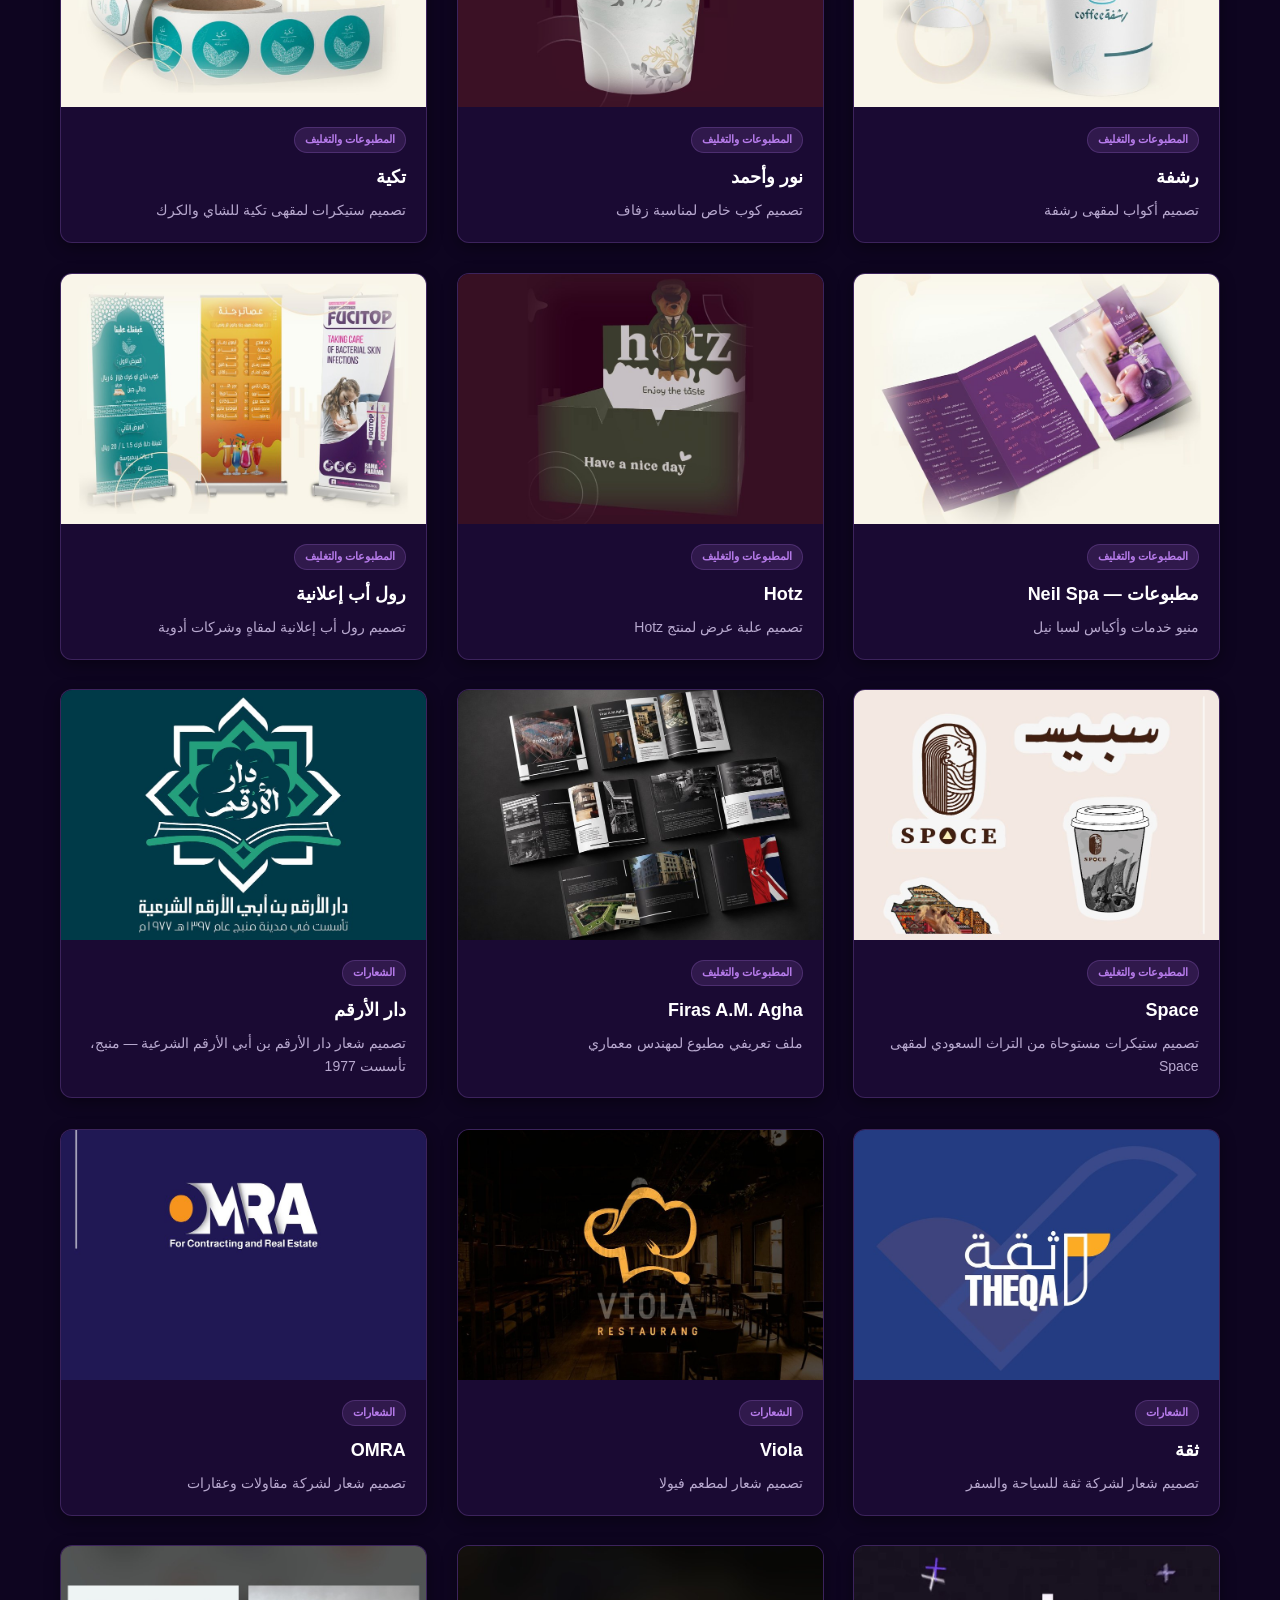
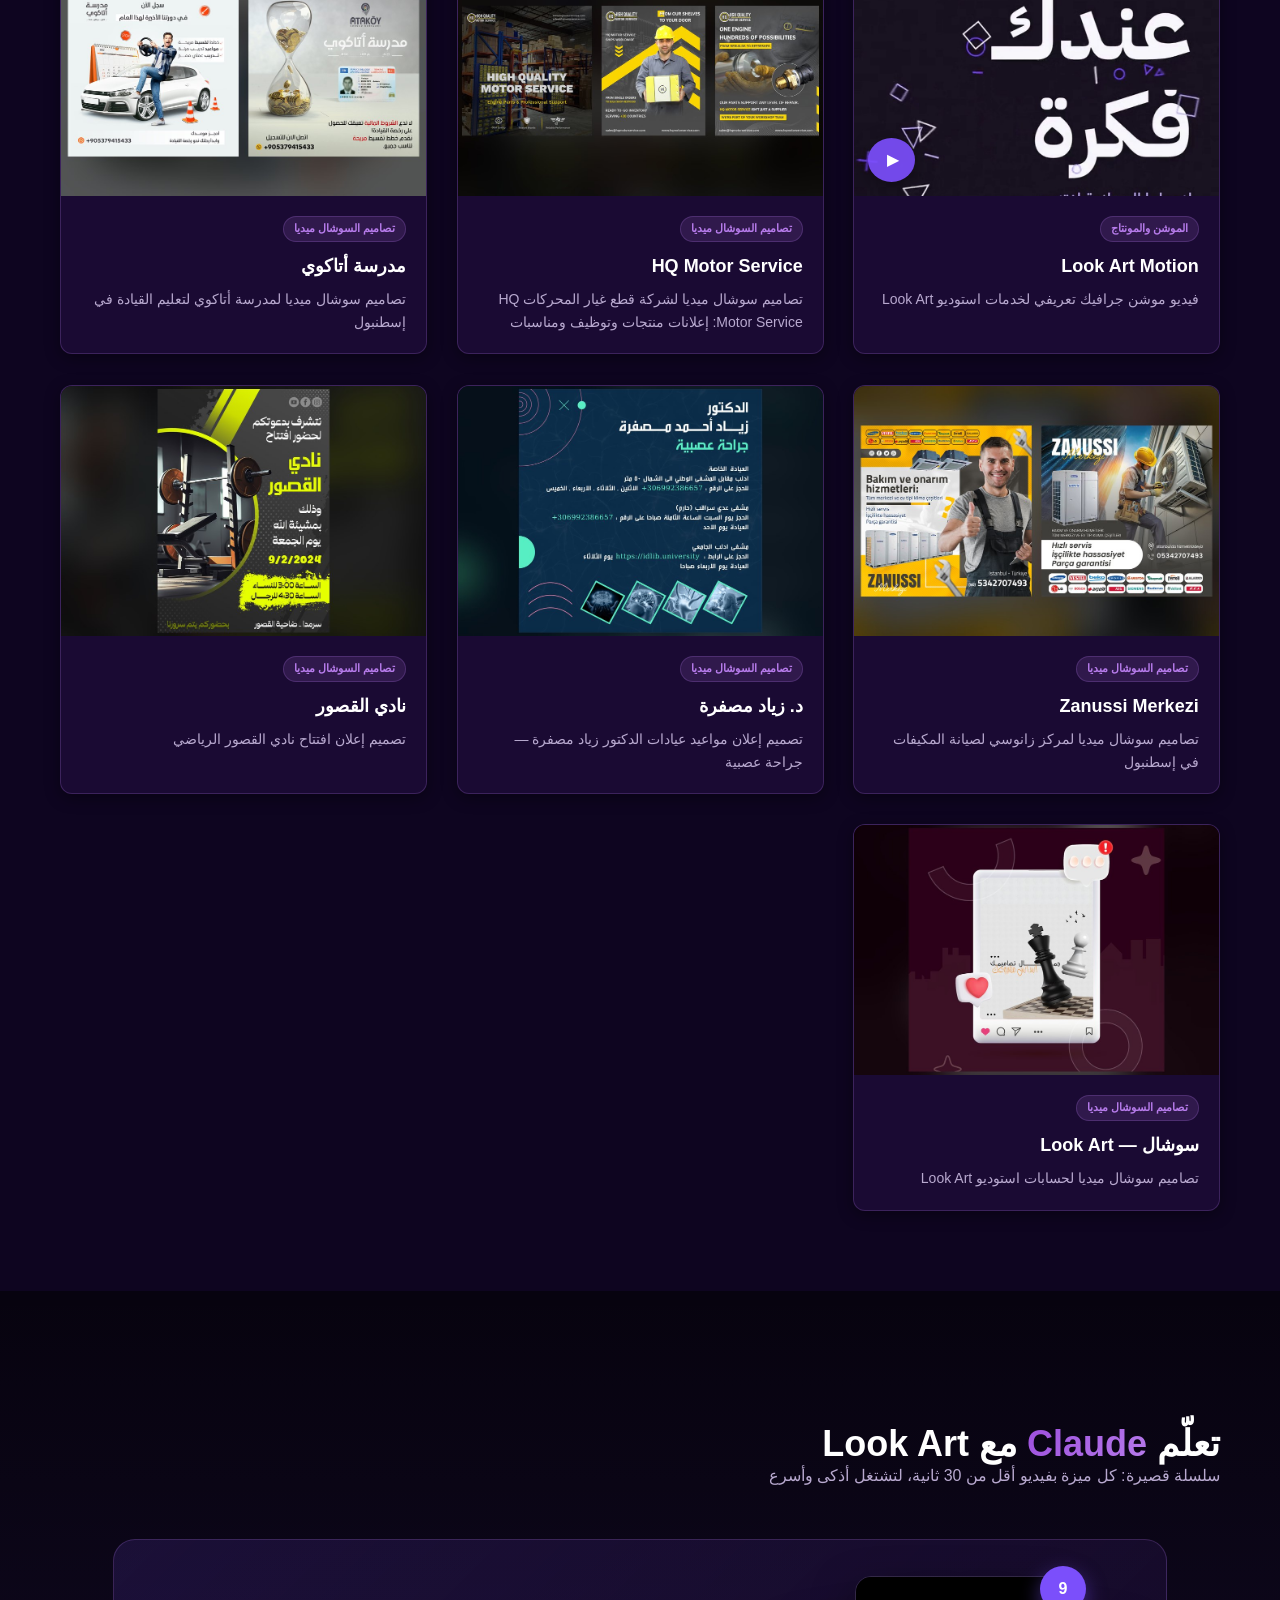
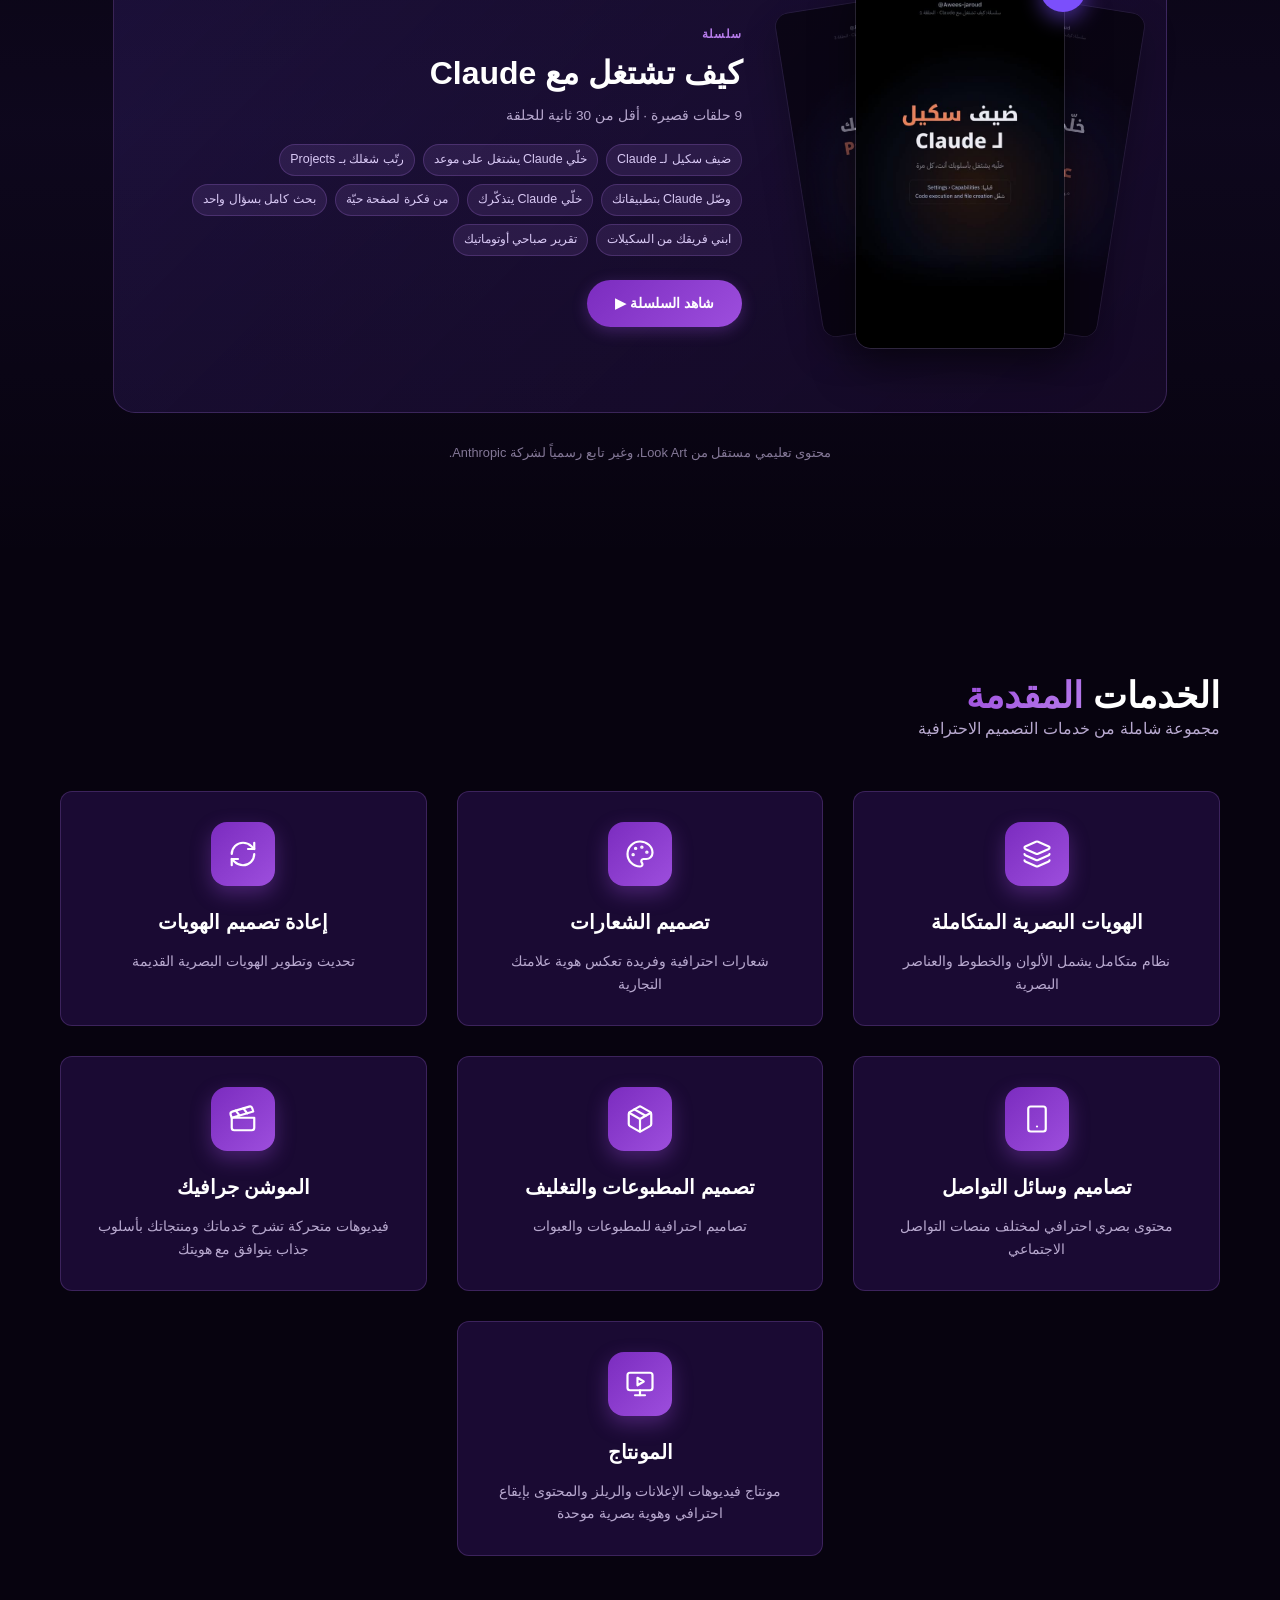
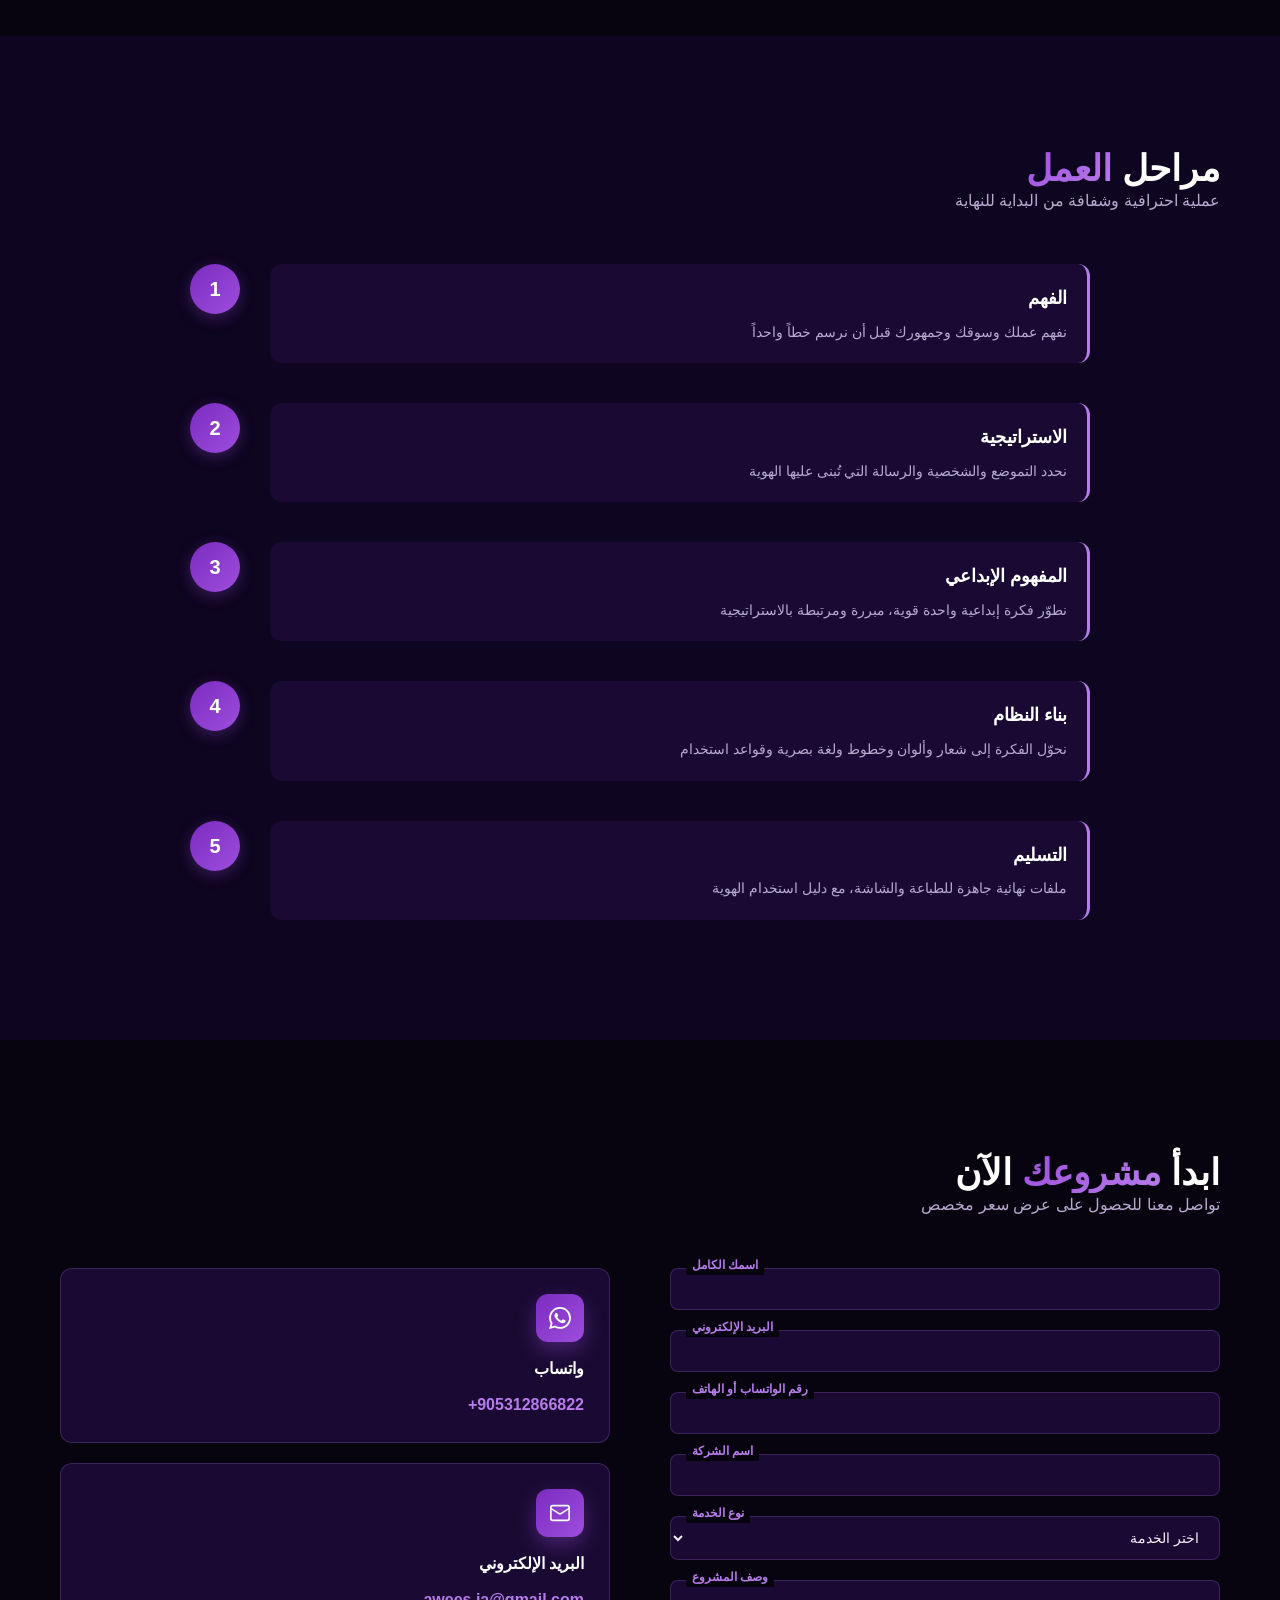
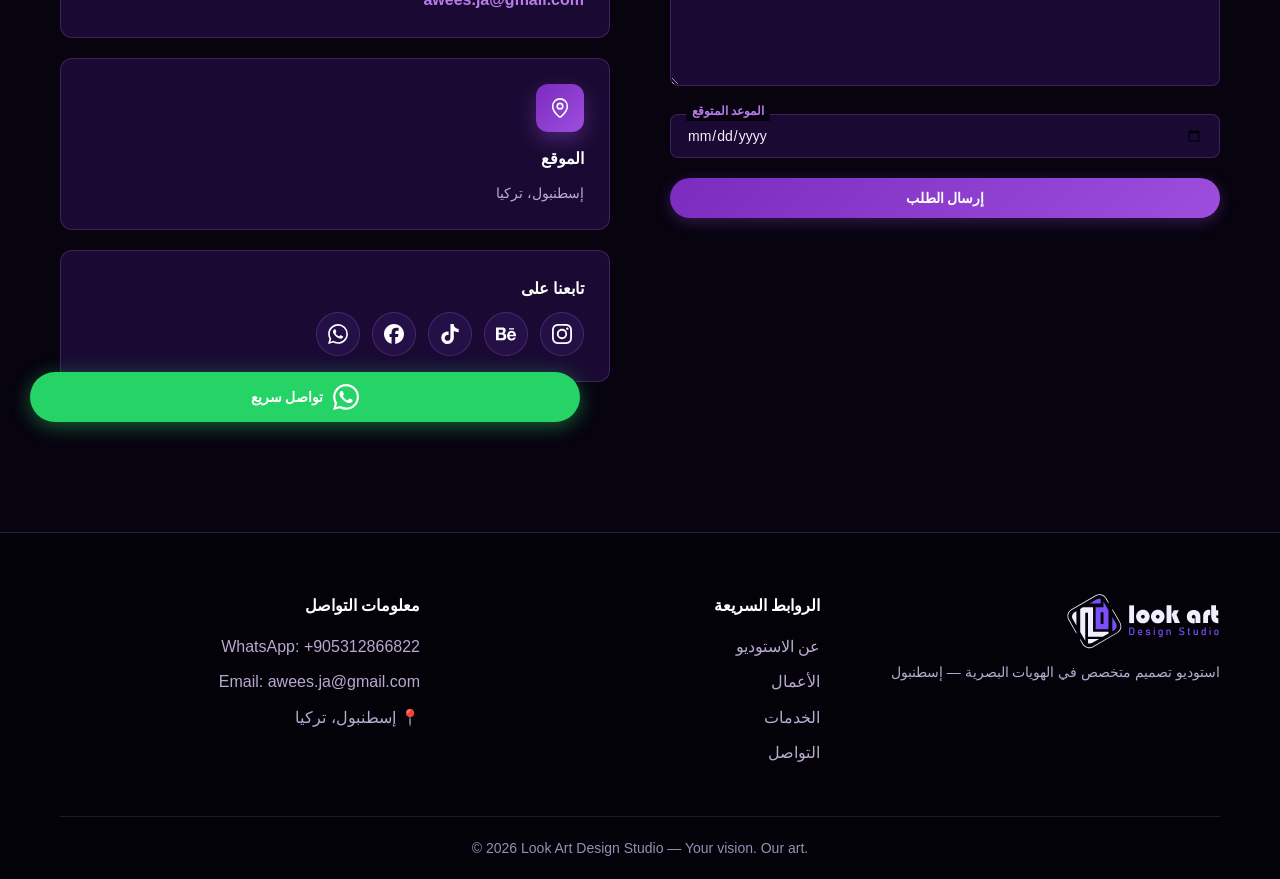
==== commit bc5dba6a: "Make site path-independent (remove hardcoded <base>) so it can move to a new address Co-Authored-By:" ====
--- a/index.html
+++ b/index.html
@@ -15,7 +15,6 @@
     <meta name="twitter:image" content="https://awees-ja.github.io/lookart.a.m/og-image.jpg">
     <meta name="twitter:card" content="summary_large_image">
     <meta name="theme-color" content="#9D4EDD">
-    <base href="/lookart.a.m/">
     <link rel="icon" type="image/svg+xml" href="favicon.svg">
     <link rel="icon" type="image/png" sizes="32x32" href="favicon-32.png">
     <link rel="apple-touch-icon" href="apple-touch-icon.png">
@@ -36,7 +35,7 @@
     <!-- Navigation -->
     <nav class="navbar">
         <div class="nav-container">
-            <a class="logo" href="#" aria-label="Look Art Design Studio">
+            <a class="logo" href="./" aria-label="Look Art Design Studio">
                 <img class="logo-img" src="logo-horizontal.svg" alt="Look Art Design Studio" width="130" height="48">
             </a>
             <div class="nav-links" id="navLinks">
--- a/css/style.css
+++ b/css/style.css
@@ -1431,3 +1431,40 @@
 .learn-note { text-align: center; color: var(--muted, #B8A9CF); opacity: .7; font-size: .8rem; margin-top: 30px; }
 .learn-nav { display: flex; justify-content: space-between; margin-top: 16px; }
 @media (max-width: 600px) { .learn-grid { grid-template-columns: repeat(2, 1fr); gap: 12px; } .learn-meta { padding: 10px 12px 14px; } .learn-desc { display: none; } }
+
+/* Learn: single series folder + episode picker */
+.learn-grid { display: block; }
+.learn-folder { all: unset; cursor: pointer; display: grid; grid-template-columns: 340px 1fr; gap: 48px; align-items: center; max-width: 980px; margin: 0 auto; padding: 36px;
+    border-radius: 22px; background: linear-gradient(135deg, rgba(123,79,251,.14), rgba(22,10,40,.9)); border: 1px solid var(--border-color, #2a1b45);
+    transition: border-color .3s ease, box-shadow .4s ease, transform .5s cubic-bezier(.16,1,.3,1), opacity .8s cubic-bezier(.16,1,.3,1); }
+.learn-folder:hover, .learn-folder:focus-visible { border-color: #B77CEB; box-shadow: 0 20px 50px rgba(123,79,251,.28); }
+.learn-folder:focus-visible { outline: 2px solid #B77CEB; outline-offset: 4px; }
+.learn-stack { position: relative; height: 400px; }
+.learn-stack img { position: absolute; top: 0; left: 50%; width: 210px; aspect-ratio: 9/16; object-fit: cover; border-radius: 16px; border: 1px solid rgba(255,255,255,.12);
+    box-shadow: 0 18px 40px rgba(0,0,0,.5); transition: transform .7s cubic-bezier(.16,1,.3,1); }
+.learn-stack .ls-2 { transform: translateX(-50%) translateX(-70px) rotate(-9deg) scale(.88); opacity: .55; }
+.learn-stack .ls-1 { transform: translateX(-50%) translateX(70px) rotate(9deg) scale(.88); opacity: .55; }
+.learn-stack .ls-0 { transform: translateX(-50%); z-index: 2; }
+.learn-folder:hover .ls-2 { transform: translateX(-50%) translateX(-105px) rotate(-14deg) scale(.88); }
+.learn-folder:hover .ls-1 { transform: translateX(-50%) translateX(105px) rotate(14deg) scale(.88); }
+.learn-folder:hover .ls-0 { transform: translateX(-50%) translateY(-8px); }
+.learn-badge { position: absolute; z-index: 3; top: -10px; left: calc(50% + 80px); width: 46px; height: 46px; border-radius: 50%; display: flex; align-items: center; justify-content: center;
+    background: #7B4FFB; color: #fff; font-weight: 800; box-shadow: 0 8px 20px rgba(123,79,251,.5); }
+.learn-folder-meta { display: flex; flex-direction: column; gap: 10px; align-items: flex-start; }
+.learn-folder-title { color: #fff; font-size: 2rem; font-weight: 800; line-height: 1.3; }
+.learn-topics { display: flex; flex-wrap: wrap; gap: 8px; margin: 8px 0 14px; }
+.learn-topics span { font-size: .78rem; color: #D9C9F5; padding: 5px 10px; border-radius: 999px; background: rgba(183,124,235,.12); border: 1px solid rgba(183,124,235,.22); }
+.learn-open { pointer-events: none; }
+.learn-modal .modal-content { max-width: 1000px; }
+.learn-list { display: grid; grid-template-columns: repeat(auto-fill, minmax(165px, 1fr)); gap: 16px; }
+.learn-back { margin-bottom: 14px; }
+.learn-modal h2 .learn-ep { font-size: .8rem; }
+@media (max-width: 760px) {
+    .learn-folder { grid-template-columns: 1fr; gap: 20px; padding: 22px; }
+    .learn-stack { height: 300px; } .learn-stack img { width: 160px; }
+    .learn-folder-title { font-size: 1.5rem; }
+    .learn-list { grid-template-columns: repeat(2, 1fr); gap: 10px; } .learn-list .learn-desc { display: none; }
+}
+.learn-modal .project-gallery.video video { max-height: 62vh; width: auto; max-width: 100%; }
+@media (max-width: 760px) { .learn-topics { display: none; } .learn-modal .project-gallery.video video { max-height: 68vh; } }
+.learn-share { display: flex; justify-content: center; margin-top: 14px; }
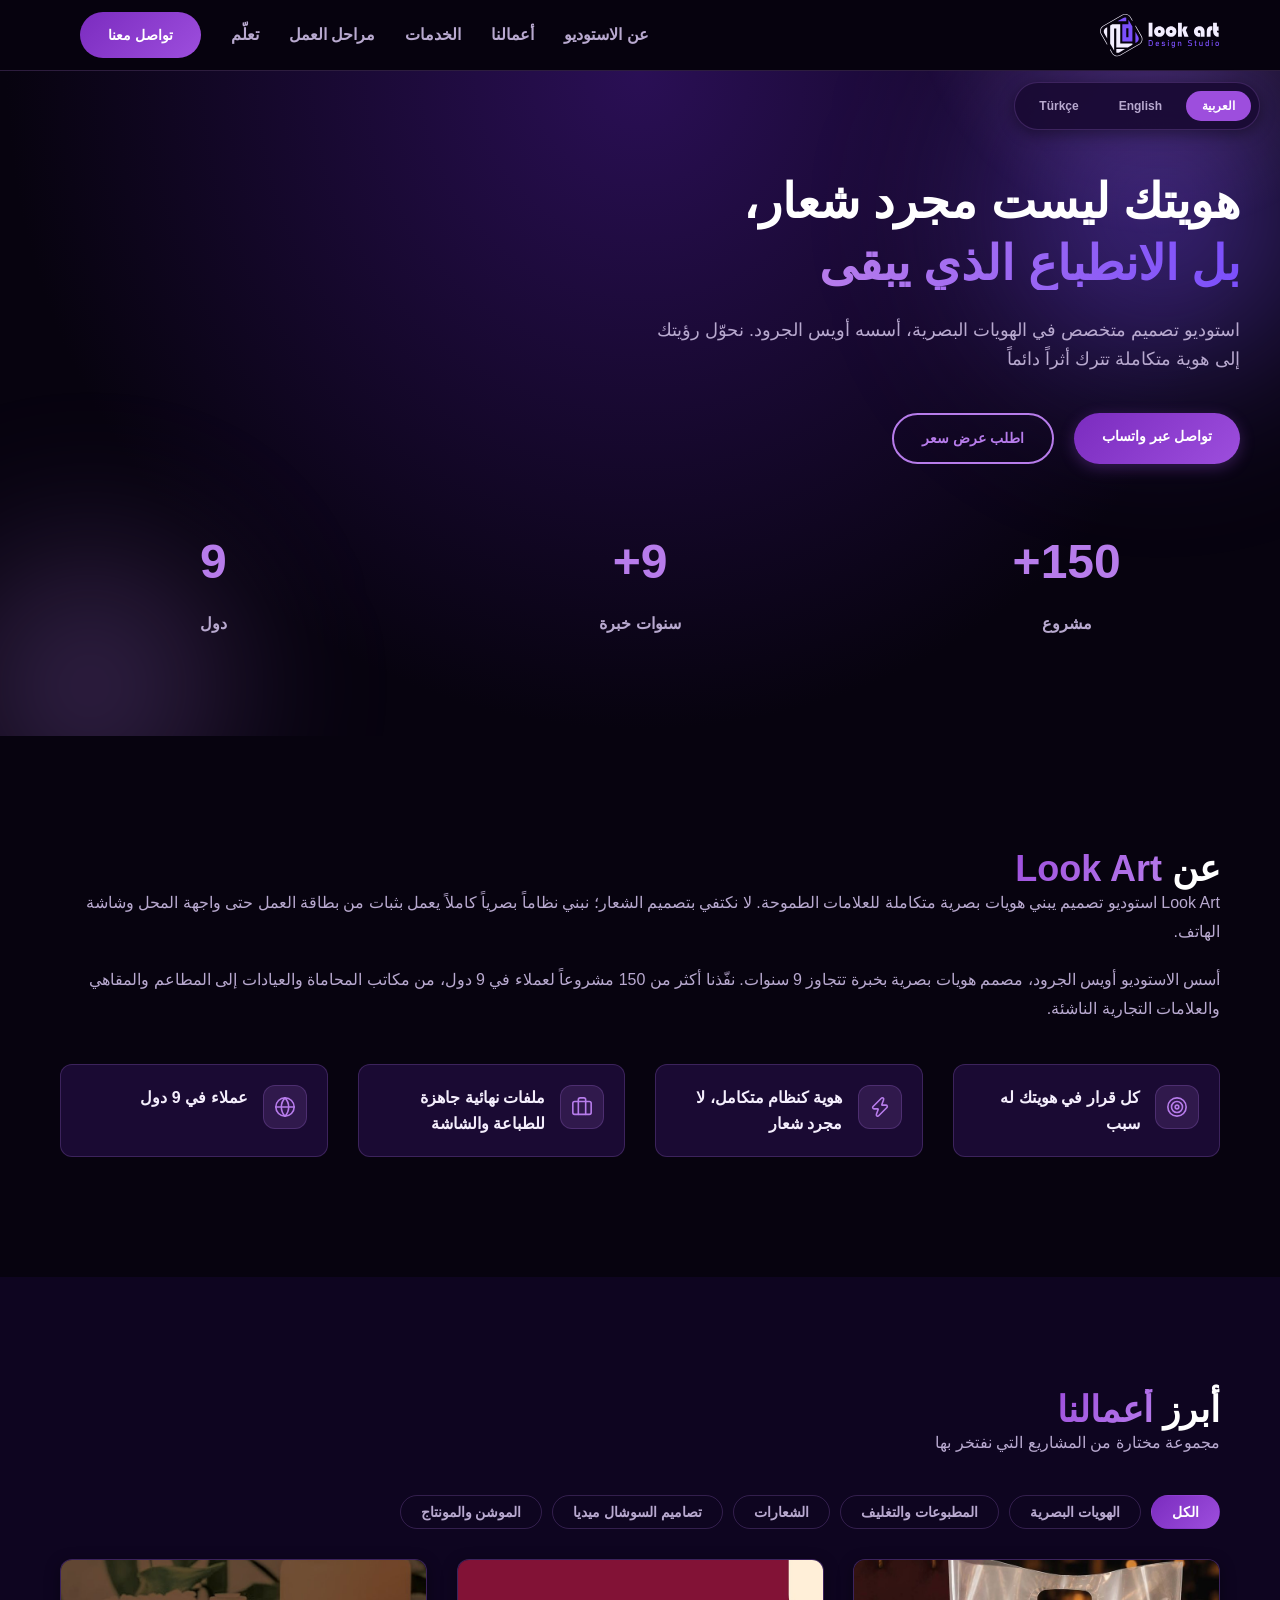
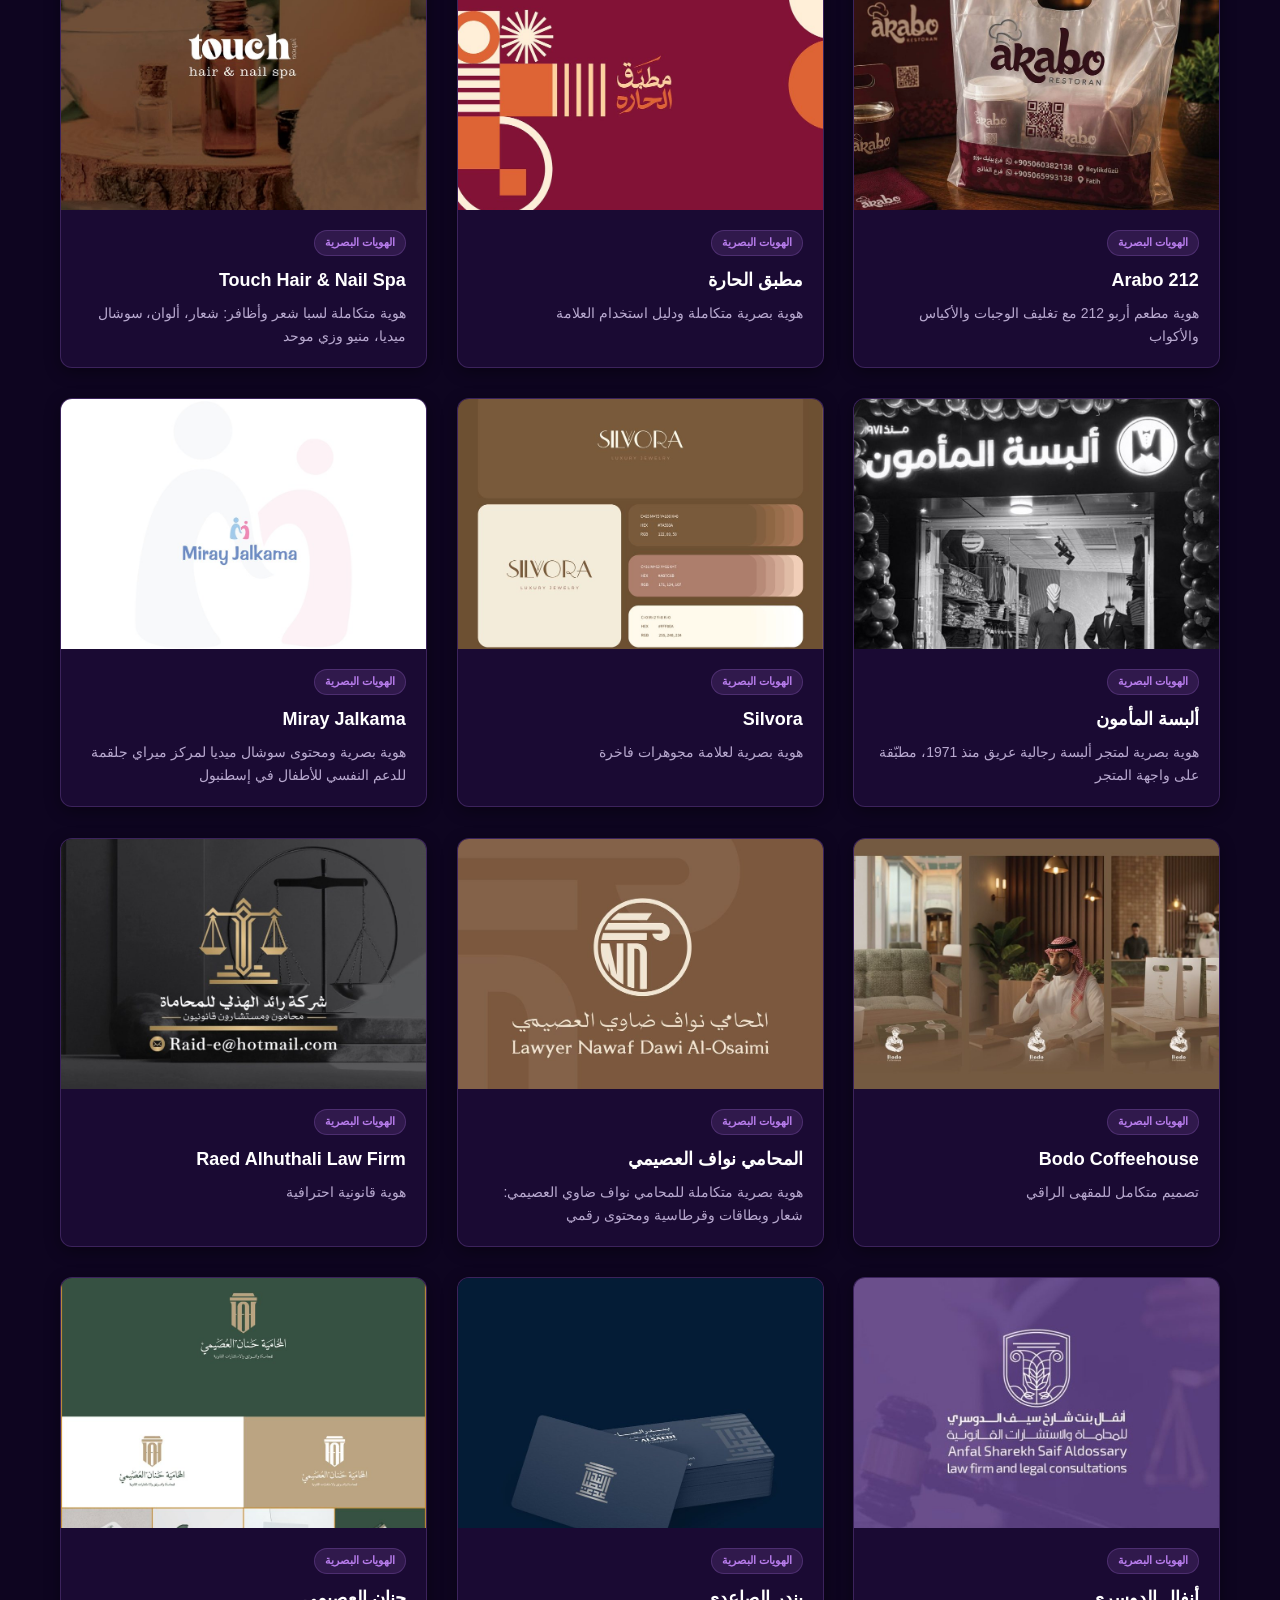
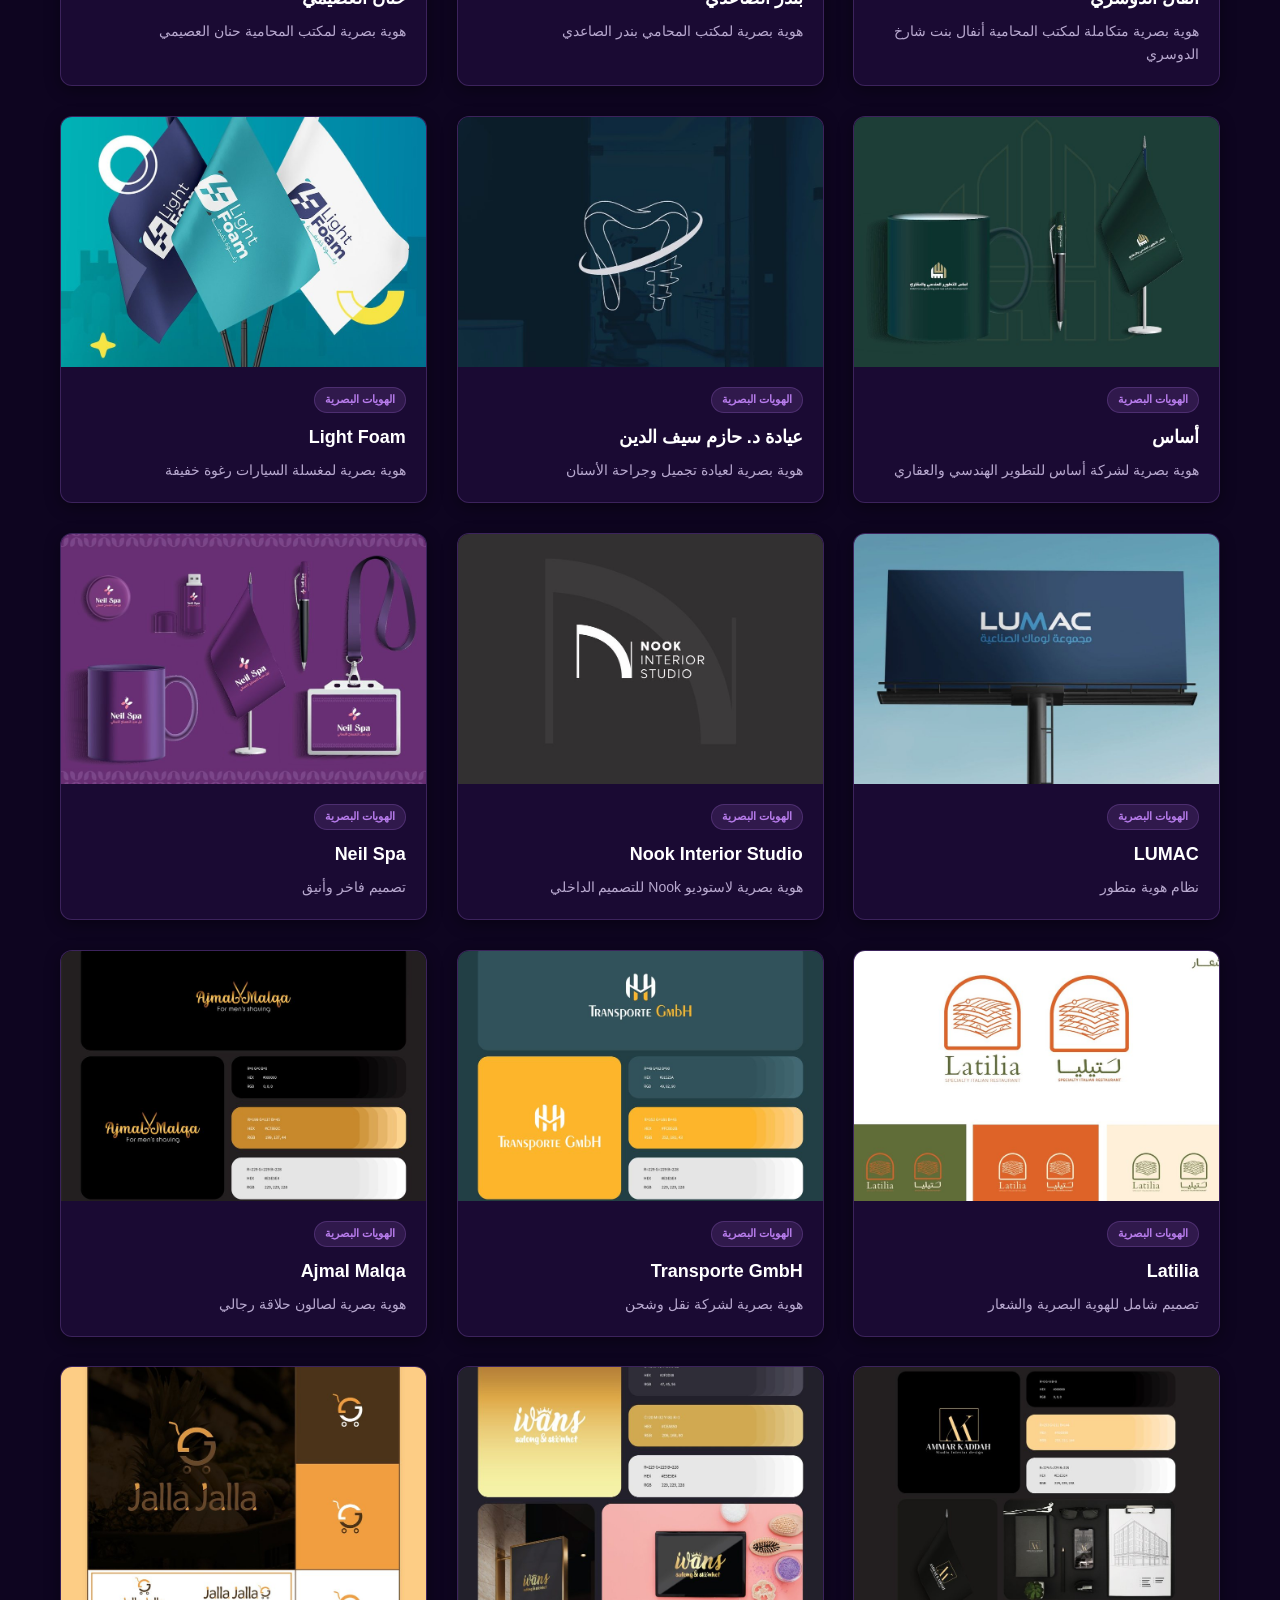
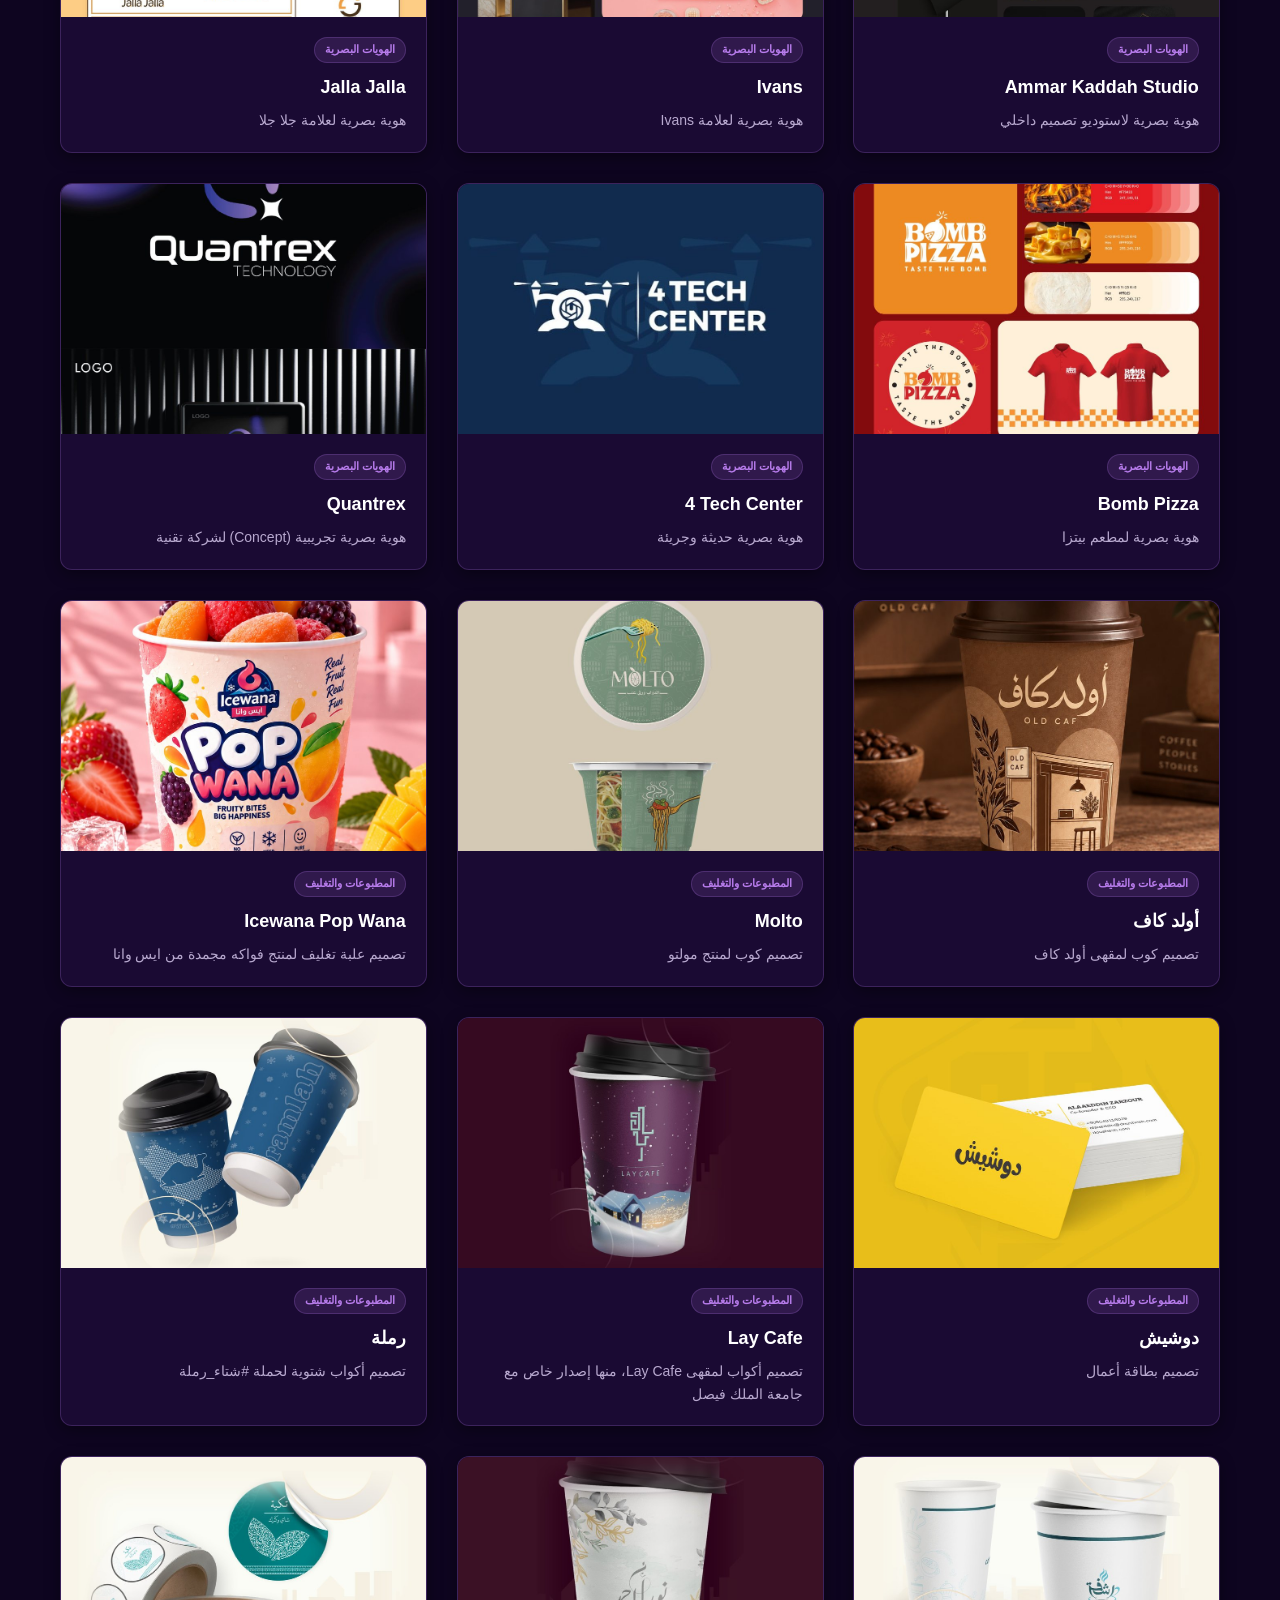
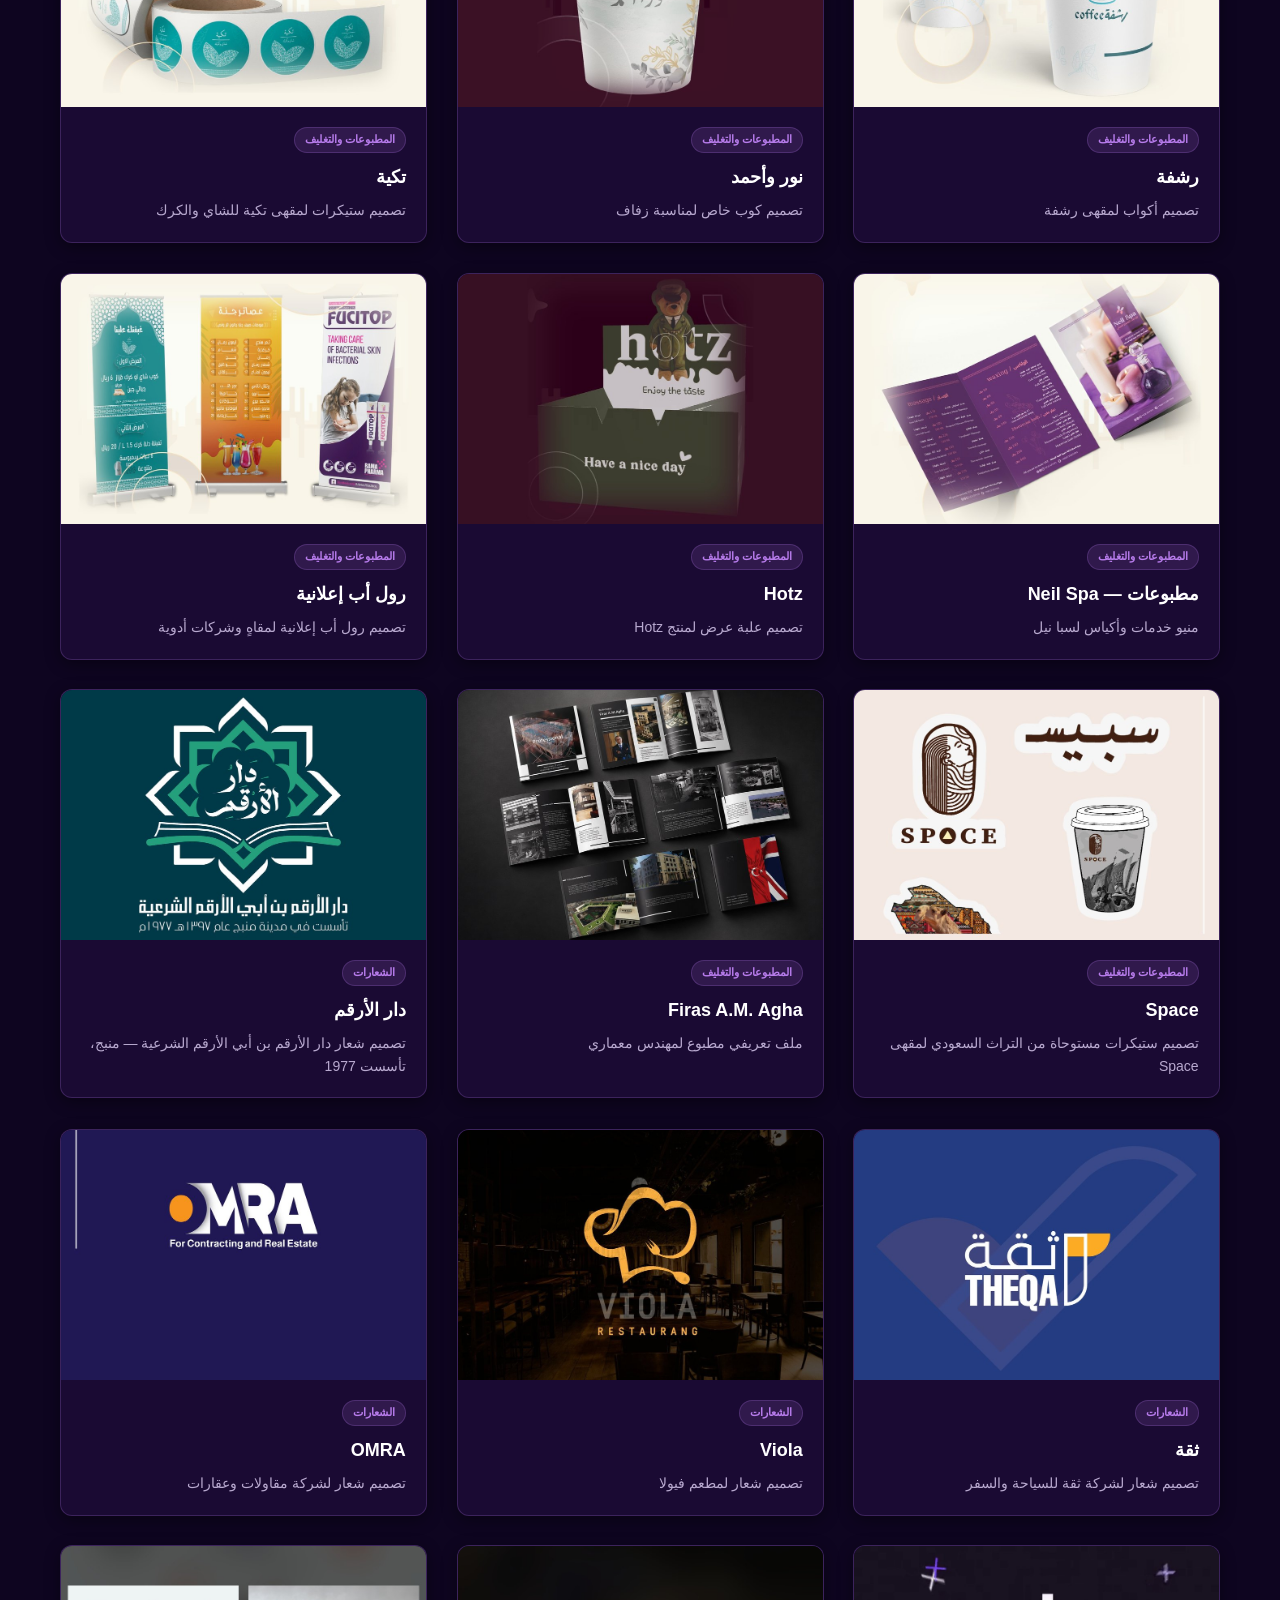
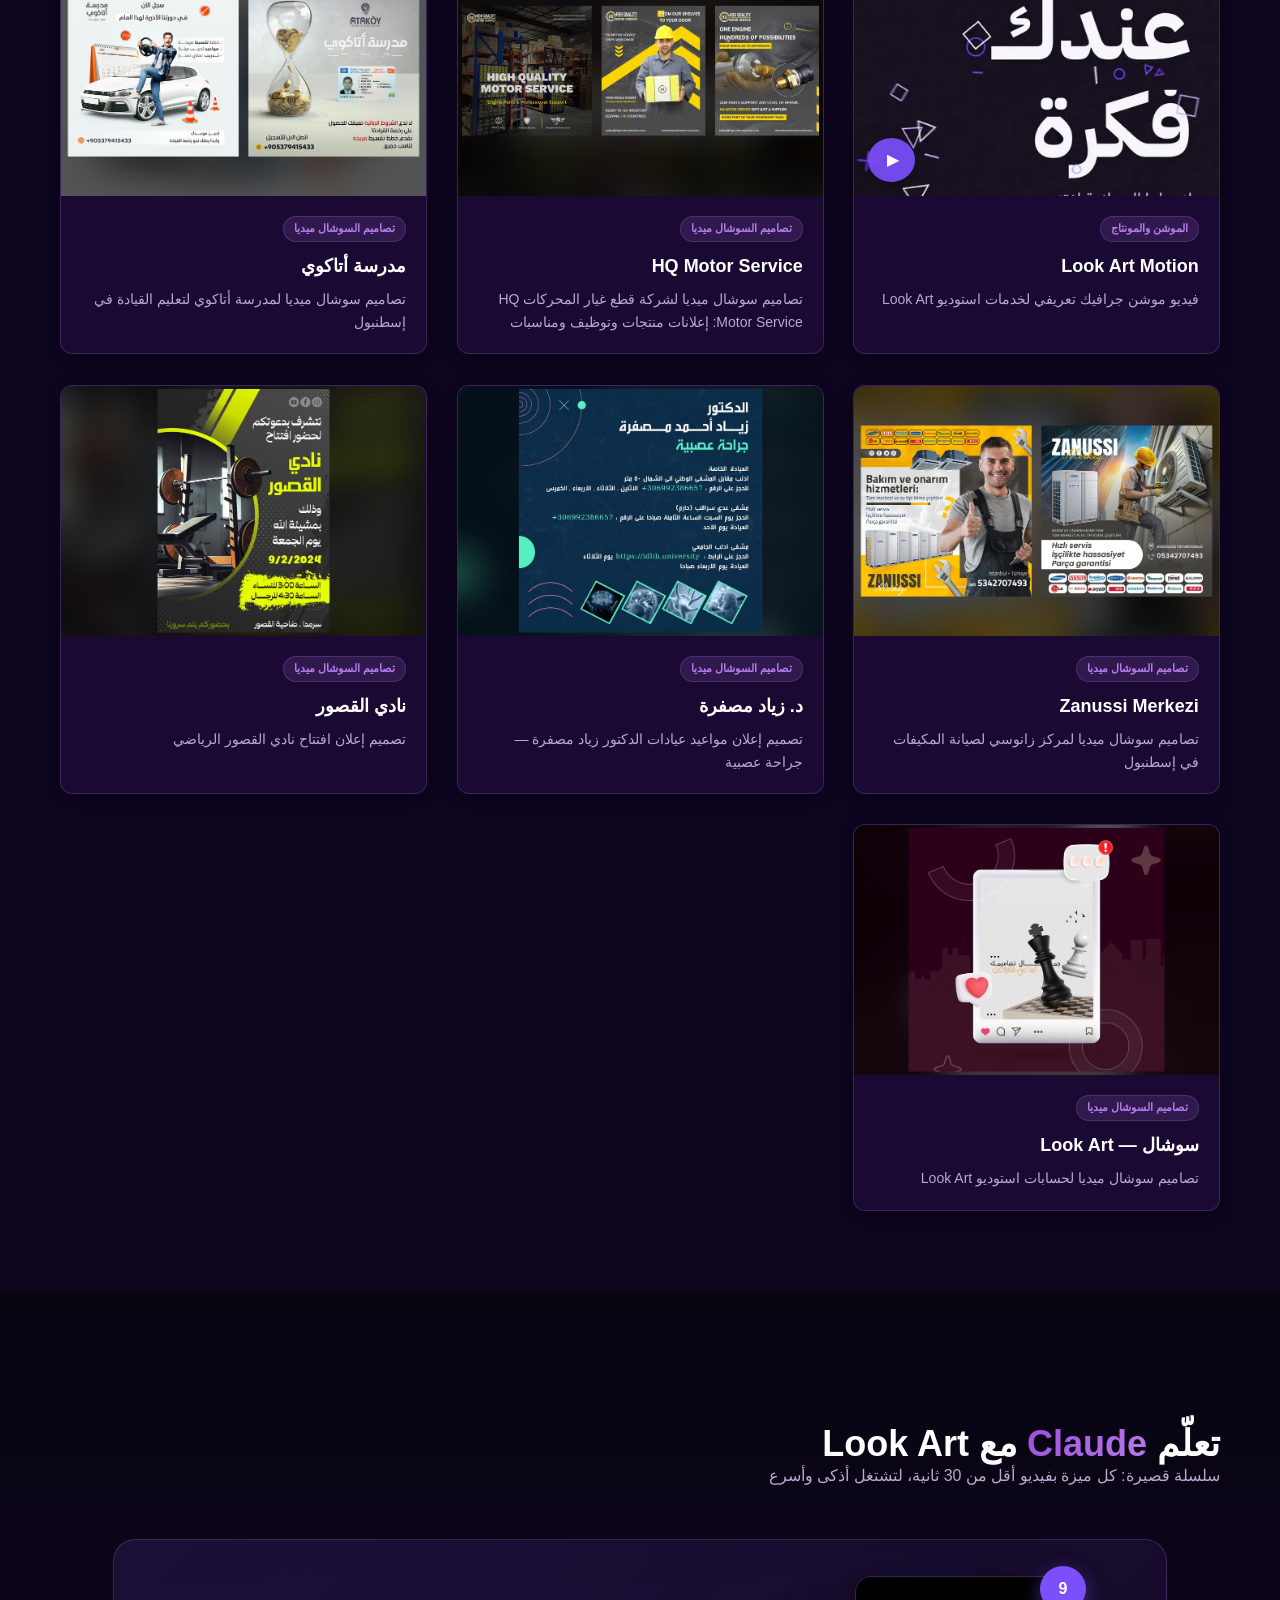
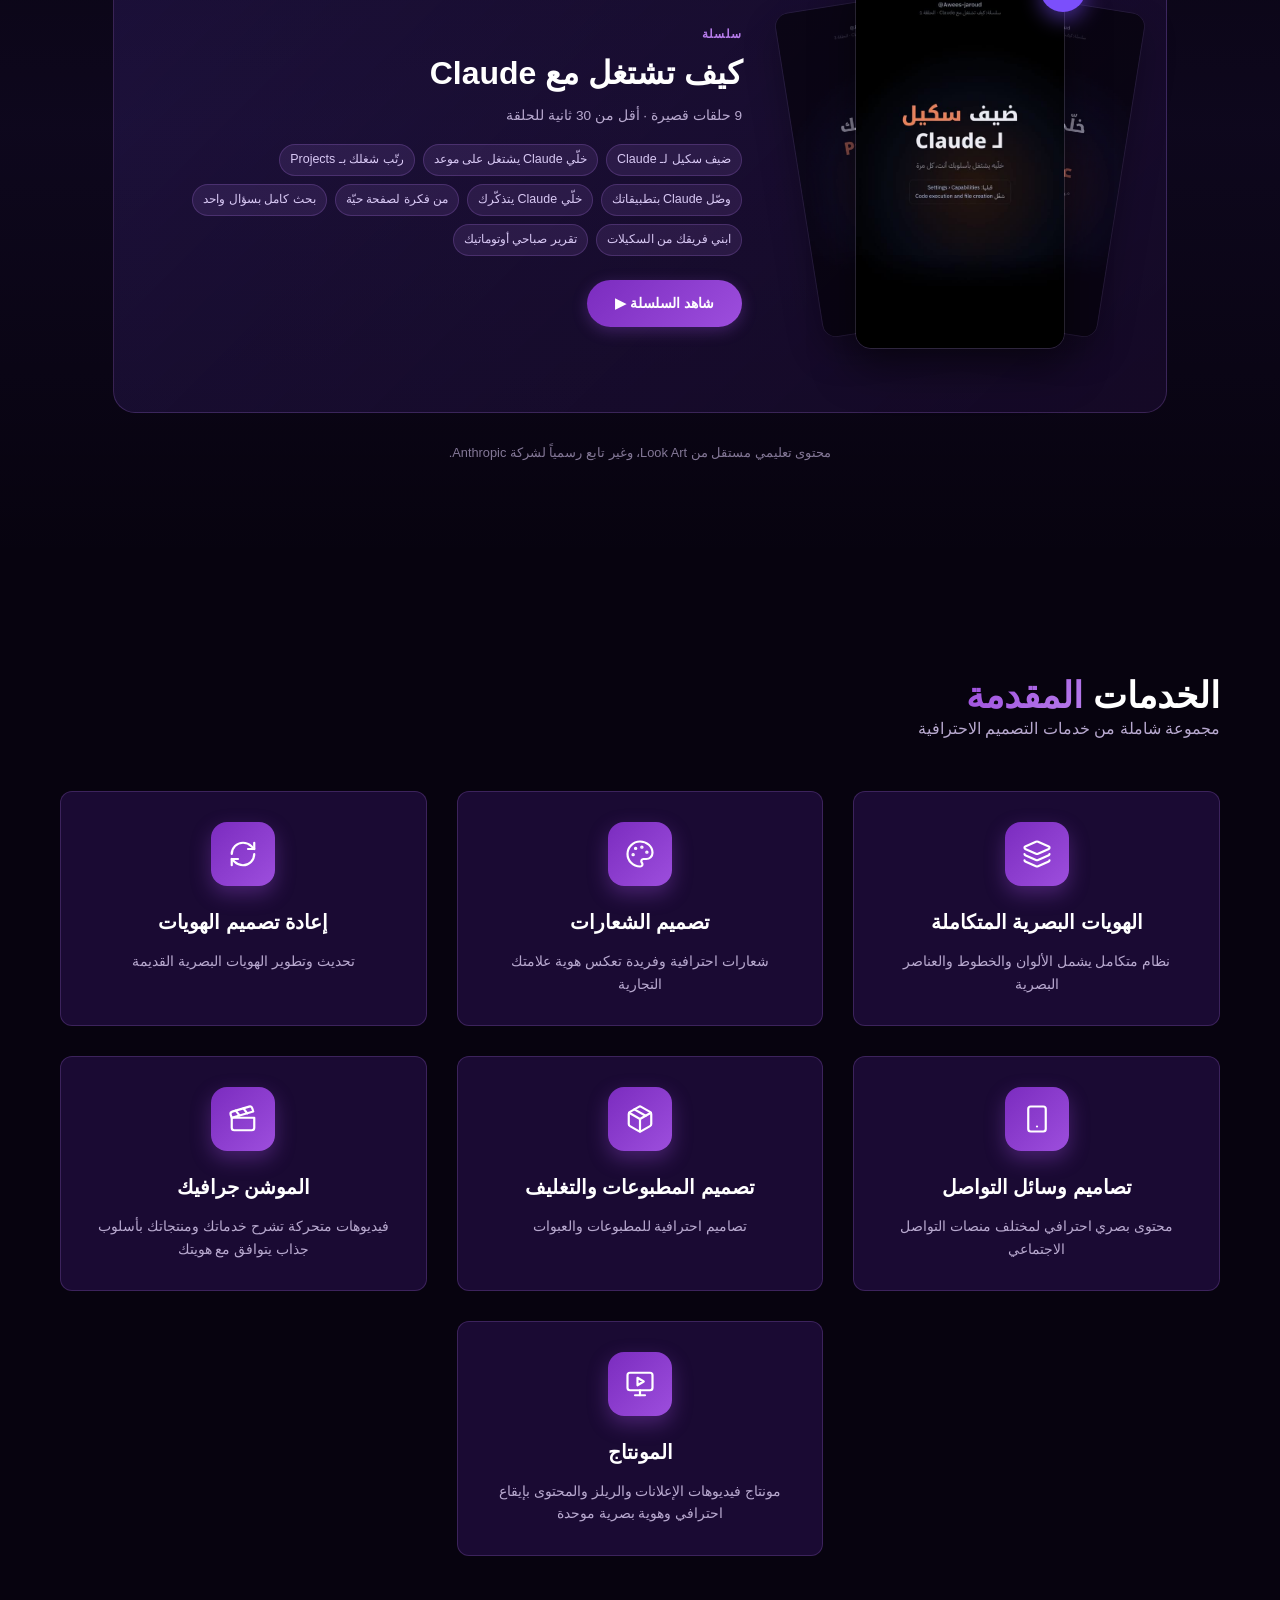
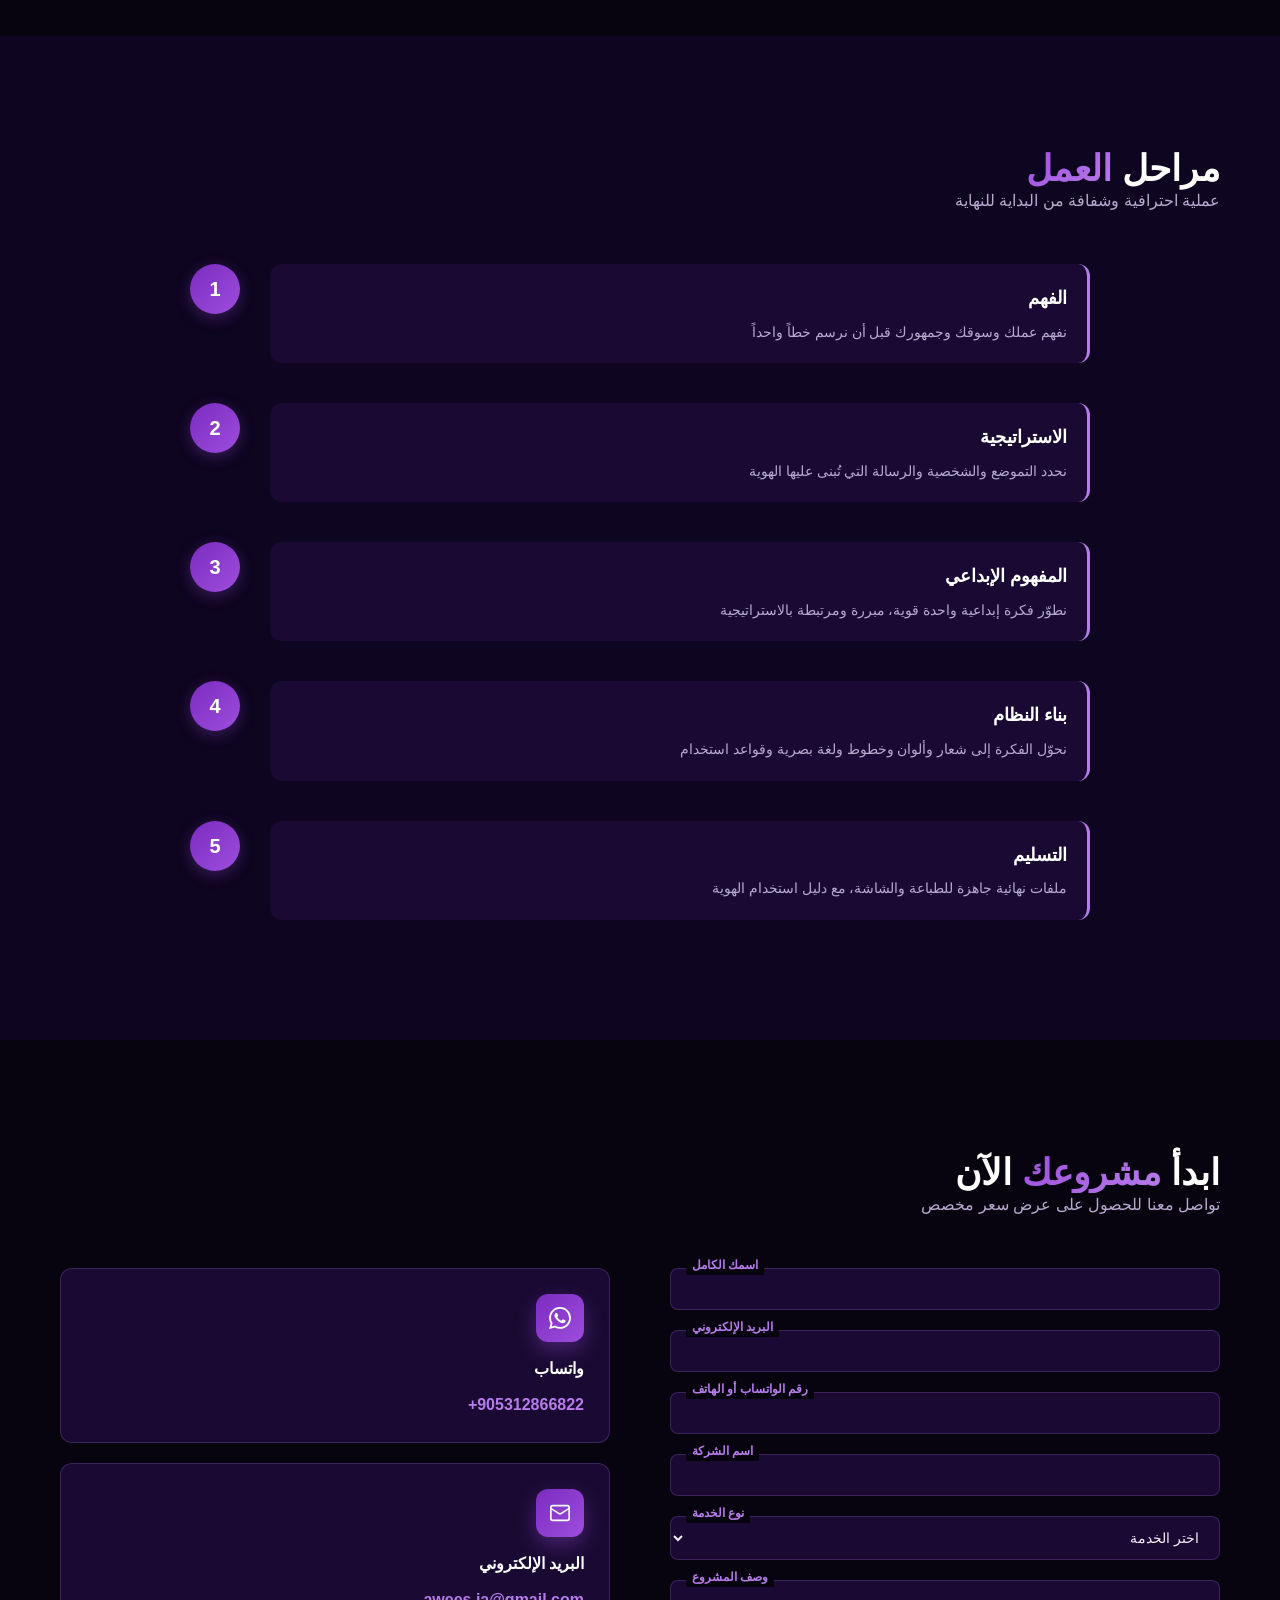
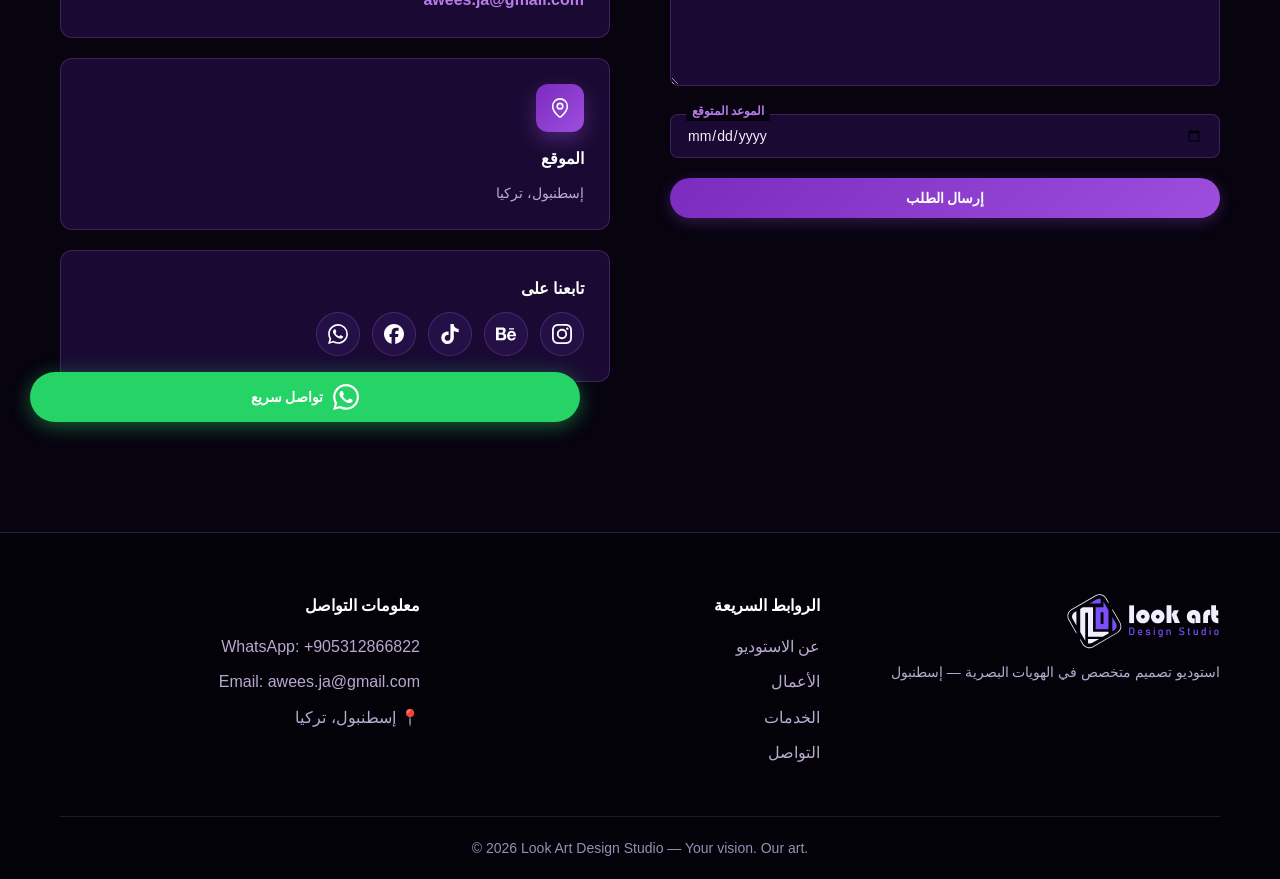
==== commit 4365af5c: "Move site address to look-art-a-m.github.io (canonical, OG, sitemap, robots) Co-Authored-By: Claude " ====
--- a/index.html
+++ b/index.html
@@ -9,10 +9,10 @@
     <meta property="og:title" content="Look Art Design Studio - استوديو تصميم هويات بصرية">
     <meta property="og:description" content="استوديو هويات بصرية للعلامات التجارية بقيادة أويس الجرود، مع أكثر من 9 سنوات خبرة">
     <meta property="og:type" content="website">
-    <meta property="og:url" content="https://awees-ja.github.io/lookart.a.m/">
-    <meta property="og:image" content="https://awees-ja.github.io/lookart.a.m/og-image.jpg">
-    <link rel="canonical" href="https://awees-ja.github.io/lookart.a.m/">
-    <meta name="twitter:image" content="https://awees-ja.github.io/lookart.a.m/og-image.jpg">
+    <meta property="og:url" content="https://look-art-a-m.github.io/">
+    <meta property="og:image" content="https://look-art-a-m.github.io/og-image.jpg">
+    <link rel="canonical" href="https://look-art-a-m.github.io/">
+    <meta name="twitter:image" content="https://look-art-a-m.github.io/og-image.jpg">
     <meta name="twitter:card" content="summary_large_image">
     <meta name="theme-color" content="#9D4EDD">
     <link rel="icon" type="image/svg+xml" href="favicon.svg">
